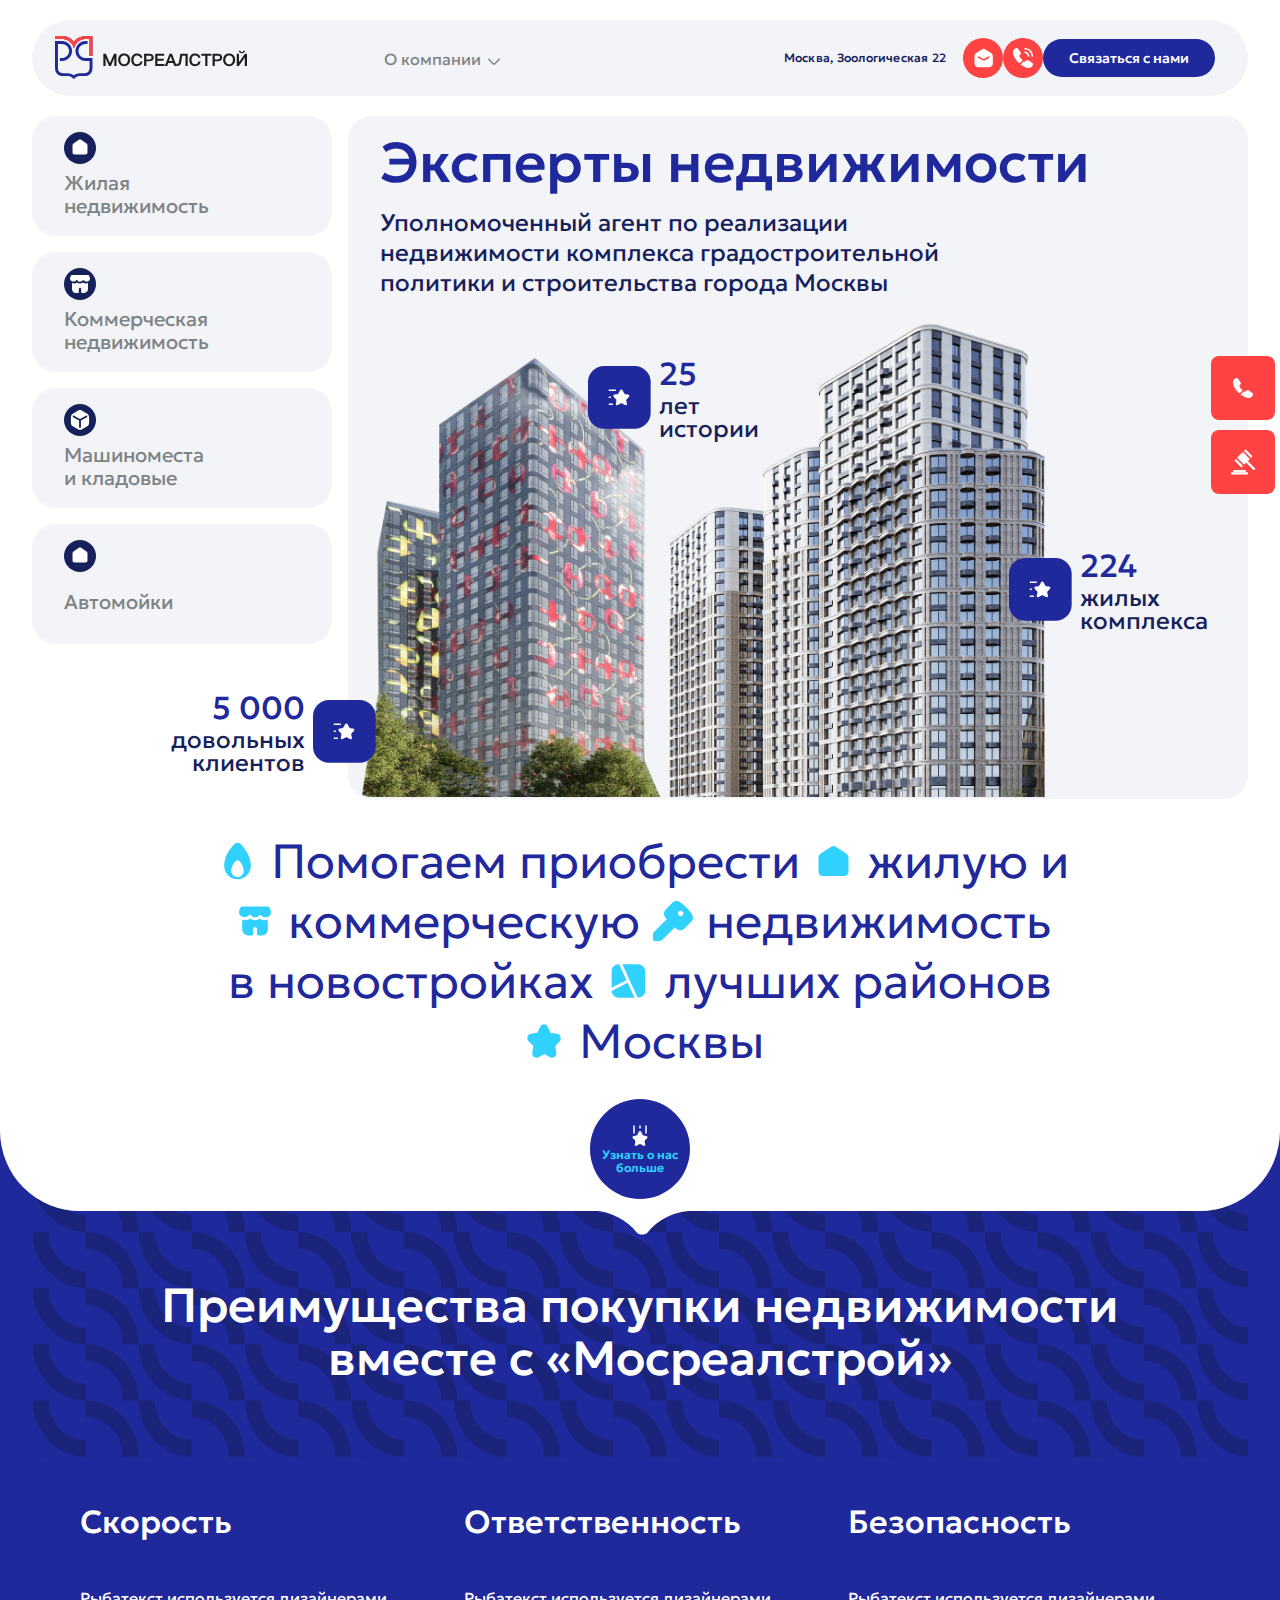
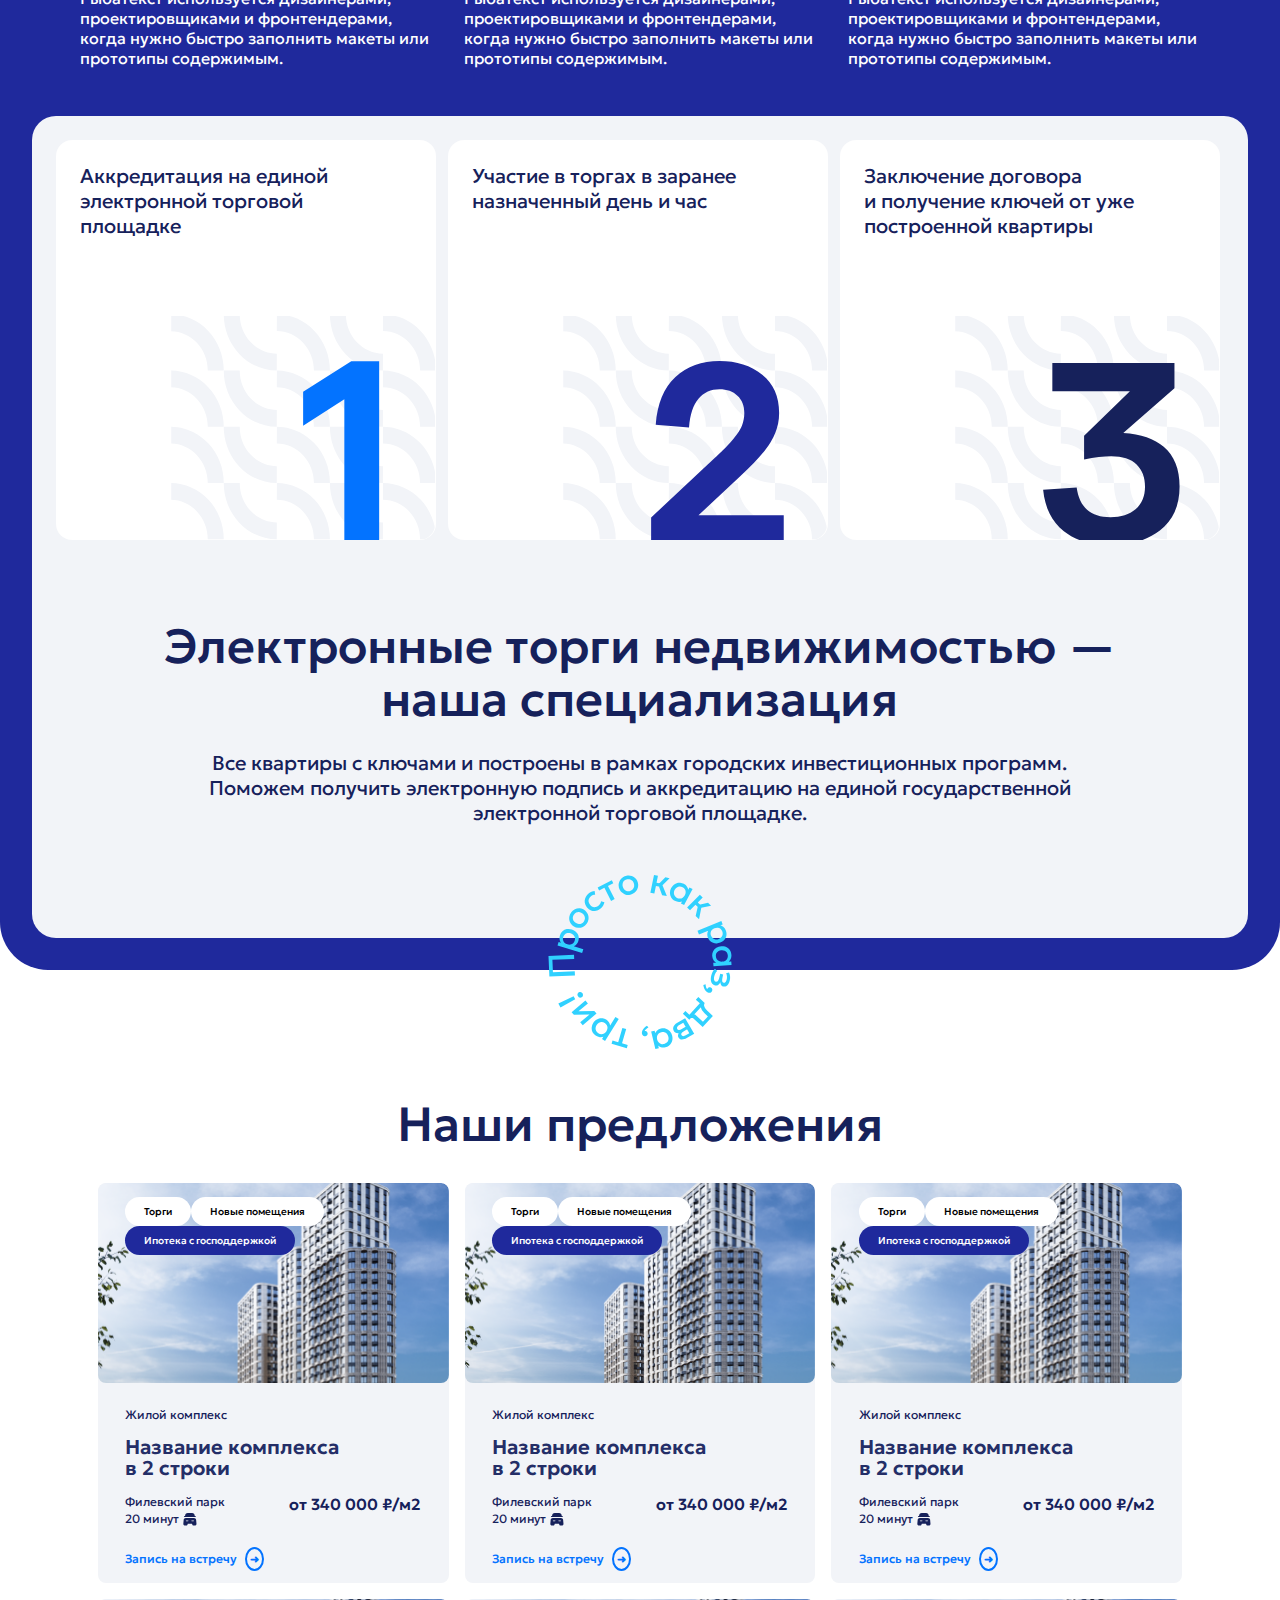
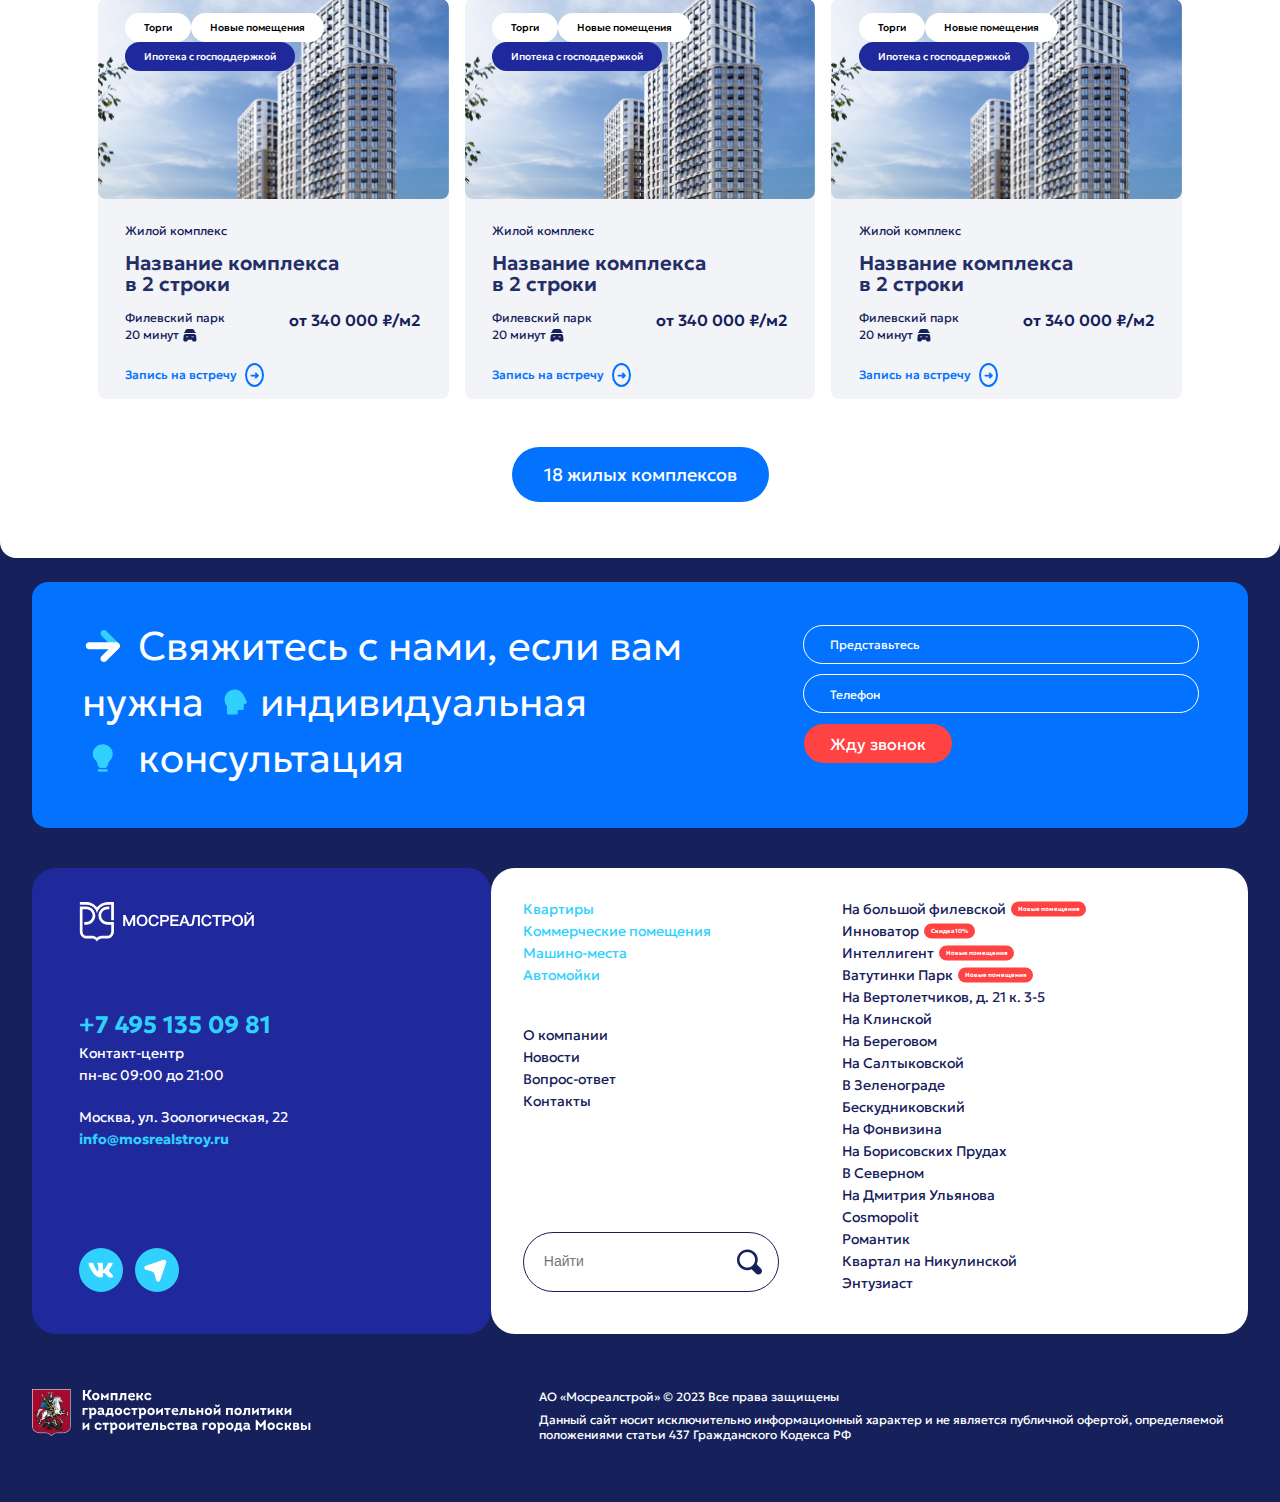
==== index.html @ 0baa980b "1280 housing complex, zavtra dodelayu" ====
<!DOCTYPE html>
<html lang="ru">
<head>
    <meta charset="UTF-8">
    <meta name="viewport" content="width=device-width, initial-scale=1, maximum-scale=1, user-scalable=0">
    <title>MSR</title>
    <link rel="stylesheet" href="style/reset.css">
    <link rel="stylesheet" href="lib/nouislider.min.css">
    <link rel="stylesheet" href="style/default.css">
    <link rel="stylesheet" href="style/header.css">
    <link rel="stylesheet" href="style/footer.css">
    <link rel="stylesheet" href="style/style.css">
    <script src="lib/nouislider.min.js"></script>
    <script src="lib/dragscroll.js"></script>
    <link rel="stylesheet" href="https://cdnjs.cloudflare.com/ajax/libs/animate.css/4.1.1/animate.min.css">
</head>
<body>

    <main>

        <div class="header-wrap">

                <!-- header checkboxes -->
                <input type="checkbox" id="mobile-menu-toggle" style="display: none;">
                <input type="checkbox" id="header-about-list-toggle" style="display: none;">

                <header>

                    <a href="#" class="logo">
                        
                        <svg class="logo-icon" width="38" height="44" viewBox="0 0 38 44" fill="" xmlns="http://www.w3.org/2000/svg">
                            <path d="M30.478 0.0191383H37.2327L37.5029 0V20.023H34.4729V3.00179H30.8158C28.7661 3.00183 26.7501 3.51763 24.9568 4.50084C23.1635 5.48405 21.6517 6.90245 20.5631 8.62295C19.9534 9.5773 19.4824 10.6119 19.1639 11.6964L18.9082 12.5711L18.6525 11.6964C18.3377 10.6114 17.8683 9.57646 17.2582 8.62295C16.1668 6.89964 14.651 5.47958 12.8532 4.49626C11.0555 3.51295 9.03493 2.99867 6.98142 3.00179H0.00965895V0.0191383H6.95727C9.25777 0.00766882 11.5303 0.518705 13.6004 1.51303C15.6704 2.50736 17.4829 3.95851 18.8986 5.75501C20.2785 4.00803 22.0334 2.58701 24.0362 1.59495C26.0389 0.602891 28.2393 0.0646325 30.478 0.0191383Z" fill="#1F299C"/>
                            <path d="M27.8314 21.4635C28.6913 21.8196 29.6136 22.0042 30.5455 22.0067L37.5077 21.9636V31.772C37.5077 37.9046 33.4163 40.089 29.5854 40.089H25.0019C24.0562 40.0658 23.1152 40.2292 22.2339 40.5697C21.3526 40.9103 20.5484 41.4212 19.8683 42.0726L18.7538 43.3489L17.6393 42.0726C16.9623 41.417 16.1587 40.9034 15.2766 40.5625C14.3946 40.2217 13.4521 40.0606 12.5057 40.089H7.92222C4.09619 40.089 0 37.9046 0 31.772V4.94242H6.94767C9.62482 4.94999 12.1901 6.00696 14.0832 7.88239C15.9762 9.75782 17.0431 12.2993 17.0507 14.9515C17.0507 17.6087 15.9872 20.1576 14.0933 22.0392C12.1995 23.9208 9.62982 24.9817 6.94767 24.9893H4.90675V21.9636H6.94767C8.82407 21.9611 10.6228 21.2215 11.9496 19.907C13.2765 18.5926 14.023 16.8105 14.0256 14.9515C14.0153 13.0942 13.2628 11.3166 11.9326 10.0078C10.6025 8.69896 8.8031 7.96555 6.92835 7.96811H2.9286V31.8007C2.9286 33.813 3.56068 37.2019 7.90296 37.2019H12.4865C14.7427 37.1725 16.9463 37.8778 18.7587 39.2095C20.5644 37.8828 22.7587 37.1777 25.0067 37.2019H29.5902C33.9229 37.2019 34.5646 33.813 34.5646 31.8007V24.9893H30.5552C27.873 24.9817 25.3034 23.9208 23.4095 22.0392C21.5157 20.1576 20.4522 17.6087 20.4522 14.9515C20.4598 12.2993 21.5267 9.75782 23.4197 7.88239C25.3127 6.00696 27.878 4.94999 30.5552 4.94242H32.5189V7.93943H30.5552C28.6788 7.94196 26.88 8.68152 25.5532 9.996C24.2263 11.3105 23.4798 13.0926 23.4772 14.9515C23.4728 15.8748 23.6523 16.7899 24.0053 17.6445C24.3582 18.499 24.8778 19.2761 25.5344 19.9315C26.1909 20.5868 26.9715 21.1074 27.8314 21.4635Z" fill="#1F299C"/>
                            <path d="M30.4782 0.0191383H37.2329L37.5031 0V20.023H34.4731V3.00179H30.816C28.7664 3.00183 26.7504 3.51763 24.9571 4.50084C23.1638 5.48405 21.6519 6.90245 20.5634 8.62295C19.9537 9.5773 19.4826 10.6119 19.1642 11.6964L18.9084 12.5711L18.6527 11.6964C18.338 10.6114 17.8685 9.57646 17.2584 8.62295C16.167 6.89964 14.6512 5.47958 12.8535 4.49626C11.0557 3.51295 9.03516 2.99867 6.98165 3.00179H0.0098877V0.0191383H6.9575C9.258 0.00766882 11.5306 0.518705 13.6006 1.51303C15.6707 2.50736 17.4831 3.95851 18.8988 5.75501C20.2787 4.00803 22.0337 2.58701 24.0364 1.59495C26.0391 0.602891 28.2395 0.0646325 30.4782 0.0191383Z" fill="#FF4242"/>
                        </svg>
        
                        <svg class="logo-text" width="144" height="17" viewBox="0 0 144 17" fill="none" xmlns="http://www.w3.org/2000/svg">
                            <path d="M11.0104 3.74267H13.5241V15.9218H11.3047V7.99198L7.86947 15.9218H6.00229L2.58638 7.99198V15.9218H0.366943V3.72832H2.88069L6.94313 12.9965L11.0104 3.74267ZM21.1424 3.50846C21.9725 3.46956 22.8011 3.61161 23.5698 3.92463C24.3384 4.23765 25.0283 4.714 25.5908 5.32003C26.6671 6.58415 27.2219 8.2042 27.1444 9.85615C27.2204 11.5021 26.6654 13.1156 25.5908 14.3732C25.0258 14.975 24.335 15.4476 23.5668 15.758C22.7985 16.0684 21.9712 16.2091 21.1424 16.1704C20.3118 16.21 19.4825 16.0678 18.7136 15.7539C17.9448 15.4399 17.2552 14.962 16.694 14.354C15.633 13.0974 15.0856 11.4927 15.1597 9.85615C15.1597 7.97287 15.6422 6.51022 16.694 5.33914C17.7458 4.16807 19.2463 3.50846 21.1424 3.50846ZM23.9408 13.0683C24.6317 12.146 24.9733 11.0123 24.9057 9.86572C24.9714 8.70749 24.6304 7.56241 23.9408 6.62494C23.5945 6.23403 23.1618 5.92758 22.6765 5.72944C22.1911 5.53129 21.6661 5.44678 21.1424 5.48253C20.6107 5.45187 20.0792 5.54532 19.5906 5.75537C19.1021 5.96542 18.6701 6.2862 18.3296 6.69186C17.641 7.6044 17.2993 8.72825 17.3646 9.86572C17.3023 10.9969 17.6439 12.1138 18.3296 13.0204C18.673 13.4217 19.1059 13.7386 19.594 13.9459C20.0821 14.1533 20.6122 14.2455 21.1424 14.2154C21.6659 14.2452 22.1895 14.1575 22.674 13.9589C23.1585 13.7602 23.5916 13.4558 23.9408 13.0683ZM37.3536 11.6343C37.1902 12.4024 36.7766 13.096 36.1763 13.6084C35.5833 14.0256 34.8671 14.2358 34.1403 14.2058C32.8714 14.2058 31.9209 13.8091 31.313 13.03C30.7051 12.2509 30.4735 11.2328 30.4735 9.85615C30.4064 8.74308 30.7079 7.63872 31.3323 6.71097C31.6505 6.29182 32.0701 5.95873 32.5524 5.74239C33.0347 5.52604 33.5641 5.43342 34.092 5.47299C34.7995 5.43773 35.5011 5.61608 36.104 5.98445C36.664 6.38104 37.0505 6.97414 37.1847 7.64306V7.73388H39.3462V7.59527C39.2091 6.43858 38.6246 5.37966 37.7155 4.6413C36.6908 3.85683 35.4197 3.45567 34.1258 3.50846C32.1573 3.50846 30.6424 4.15853 29.6195 5.44432C28.6644 6.71466 28.1835 8.27387 28.2589 9.85615C28.2589 11.6868 28.698 13.1686 29.5664 14.2489C30.5748 15.5203 32.1187 16.1608 34.1548 16.1608C35.3946 16.1875 36.6053 15.7871 37.5804 15.028C38.6199 14.1881 39.3076 12.9957 39.5103 11.6821L39.5392 11.5387H37.3729L37.3536 11.6343ZM46.2601 3.73789C49.2466 3.73789 50.7568 5.01412 50.7568 7.52834C50.7568 10.0426 49.2322 11.3523 46.2263 11.3523H43.3315V15.9409H41.1121V3.74267H46.236M43.3411 9.43552H46.0912C46.7399 9.48345 47.3876 9.32974 47.9439 8.99578C48.1457 8.81172 48.3016 8.58387 48.3995 8.33011C48.4975 8.07634 48.5347 7.80356 48.5084 7.53313C48.5353 7.26561 48.4968 6.99559 48.396 6.74598C48.2952 6.49637 48.1352 6.2745 47.9295 6.09916C47.3817 5.75719 46.7364 5.60115 46.0912 5.65463H43.3411V9.43552ZM54.4381 10.6496H60.7585V8.73764H54.4381V5.66417H61.1638V3.75221H52.2138V15.9218H61.4243V14.0099H54.4139L54.4381 10.6496ZM77.346 3.74267H84.7038V15.9218H82.4844V5.64028H79.276L78.1422 12.6094C78.0449 13.5394 77.655 14.4155 77.0276 15.114C76.3607 15.6848 75.495 15.9747 74.6152 15.9218H71.2669L70.1716 12.9248H65.2841L64.1841 15.9218H61.8103L66.5193 3.72832H68.9317L73.5104 15.592V13.8091H74.1376C74.4999 13.8191 74.8587 13.7368 75.1797 13.5701C75.3834 13.4302 75.5544 13.2486 75.6809 13.0374C75.8074 12.8263 75.8867 12.5906 75.9131 12.3465L77.346 3.74267ZM67.7303 6.2282L65.9596 11.0894H69.4865L67.7303 6.2282ZM95.4148 11.6199C95.2514 12.388 94.8378 13.0817 94.2375 13.594C93.6445 14.0113 92.9283 14.2215 92.2015 14.1915C90.9326 14.1915 89.9821 13.7948 89.3742 13.0157C88.7663 12.2365 88.5347 11.2184 88.5347 9.84183C88.4676 8.72875 88.7691 7.6244 89.3935 6.69665C89.7117 6.2775 90.1313 5.94441 90.6136 5.72806C91.0959 5.51172 91.6253 5.41906 92.1532 5.45864C92.8608 5.42247 93.5626 5.60088 94.1652 5.97009C94.7252 6.36669 95.1117 6.95982 95.2459 7.62873V7.71955H97.4074V7.58091C97.2648 6.4249 96.6792 5.36737 95.7718 4.62694C94.7472 3.84248 93.476 3.44132 92.1822 3.49411C90.2137 3.49411 88.6987 4.14417 87.6758 5.42996C86.7207 6.7003 86.2399 8.25954 86.3153 9.84183C86.3153 11.6725 86.7543 13.1543 87.6228 14.2345C88.6312 15.506 90.1751 16.1465 92.216 16.1465C93.4548 16.1761 94.6649 15.7753 95.6367 15.0136C96.6777 14.1749 97.3657 12.982 97.5666 11.6677L97.5956 11.5243H95.4293L95.4148 11.6199ZM98.2662 5.64028H102.223V15.9218H104.442V5.64028H108.398V3.72832H98.2662V5.64028ZM114.719 3.72832C117.7 3.72832 119.215 5.00455 119.215 7.51877C119.215 10.033 117.691 11.3427 114.68 11.3427H111.785V15.9314H109.566V3.73311H114.695M111.8 9.42595H114.555C115.203 9.47389 115.851 9.32017 116.407 8.98621C116.607 8.80103 116.762 8.57288 116.859 8.31931C116.956 8.06575 116.993 7.79352 116.967 7.52356C116.994 7.2565 116.955 6.987 116.856 6.73755C116.756 6.48809 116.597 6.26592 116.393 6.08959C115.845 5.74826 115.2 5.59228 114.555 5.64506H111.8V9.42595ZM126.144 3.49411C126.974 3.45521 127.802 3.59729 128.571 3.91031C129.34 4.22333 130.03 4.69964 130.592 5.30568C131.667 6.57074 132.221 8.19014 132.146 9.84183C132.22 11.4875 131.665 13.1003 130.592 14.3588C130.027 14.9609 129.337 15.4337 128.568 15.7441C127.8 16.0545 126.973 16.1951 126.144 16.156C125.312 16.1954 124.482 16.0531 123.713 15.7392C122.943 15.4253 122.253 14.9475 121.69 14.3397C120.632 13.0819 120.084 11.4781 120.156 9.84183C120.156 7.95855 120.639 6.49589 121.69 5.32482C122.742 4.15374 124.243 3.49411 126.144 3.49411ZM126.144 5.45386C125.611 5.42452 125.079 5.51906 124.59 5.72987C124.1 5.94068 123.668 6.26193 123.326 6.66797C122.64 7.58162 122.298 8.70465 122.361 9.84183C122.301 10.9728 122.642 12.089 123.326 12.9965C123.671 13.3977 124.104 13.7143 124.593 13.9216C125.082 14.1289 125.613 14.2213 126.144 14.1915C126.667 14.2203 127.19 14.1321 127.675 13.9335C128.159 13.7349 128.592 13.4311 128.942 13.0443C129.633 12.1221 129.975 10.9884 129.907 9.84183C129.975 8.68336 129.634 7.53763 128.942 6.60104C128.597 6.20965 128.165 5.90248 127.681 5.7035C127.196 5.50451 126.672 5.41907 126.149 5.45386M136.724 2.58592C137.369 2.99257 138.128 3.18357 138.891 3.13084C139.654 3.18158 140.415 2.99076 141.062 2.58592C141.58 2.14854 141.914 1.53457 141.998 0.865169V0.726562H140.251V0.831706C140.23 1.15453 140.092 1.45873 139.86 1.6873C139.57 1.86064 139.233 1.9408 138.896 1.91675C138.558 1.94516 138.22 1.86647 137.931 1.69208C137.693 1.464 137.551 1.15465 137.535 0.826922V0.726562H135.784V0.865169C135.811 1.20357 135.907 1.53297 136.066 1.8336C136.226 2.13424 136.444 2.39988 136.71 2.6146M141.887 3.74267L135.972 12.3082V3.74267H133.752V15.9218H135.919L141.766 7.4662V15.9218H144V3.72832L141.887 3.74267Z" fill="#1E2020"/>
                        </svg>
                            
                            
                    </a>
        
                    <div class="drop-down">
                            <ul id="dropDownUl">
                                <li><a href="#">О компании</a><label for="header-about-list-toggle"><img src="./img/icons/header-arrow-down.svg" alt=""></label></li>
                                <li hidden><a href="#">Вопрос-ответ</a></li>
                                <li hidden><a href="#">Новости</a></li>
                                <li hidden><a href="#">Контакты</a></li>
                            </ul>
        
                    </div>
        
                    <div class="info-wrap">
                        <p class="adress">Москва, Зоологическая 22</p>
                        <a href="#">
                            <svg width="21" height="20" viewBox="0 0 21 20" fill="none" xmlns="http://www.w3.org/2000/svg">
                                <path d="M19.8336 8.2375V15.8295C19.8336 17.6649 18.3336 19.1666 16.5002 19.1666H4.83358C3.00024 19.1666 1.50024 17.6649 1.50024 15.8295V8.2375C1.50024 6.73579 2.25024 5.40094 3.58358 4.65009L9.50024 1.14611C10.2502 0.728967 11.1669 0.728967 11.9169 1.14611L17.8336 4.65009C19.0836 5.31751 19.8336 6.73579 19.8336 8.2375Z" fill="white"/>
                                <path d="M10.6494 12.4999C10.1712 12.4999 9.61324 12.341 9.21472 12.1027L5.22953 9.79865C4.83101 9.5603 4.75131 9.08361 4.91071 8.68636C5.07012 8.36856 5.62805 8.20966 5.94686 8.44801L9.93205 10.752C10.3306 10.9904 10.8885 10.9904 11.287 10.752L15.2722 8.44801C15.6707 8.20966 16.1489 8.36856 16.3881 8.76581C16.6272 9.16305 16.4678 9.63975 16.0692 9.8781L12.0841 12.1821C11.6855 12.341 11.1276 12.4999 10.6494 12.4999Z" fill="#FF4242"/>
                            </svg>      
                        </a>
                        <a href="#">
                            <svg width="24" height="24" viewBox="0 0 24 24" fill="none" xmlns="http://www.w3.org/2000/svg">
                                <path d="M17.62 10.7501C17.19 10.7501 16.85 10.4001 16.85 9.9801C16.85 9.6101 16.48 8.8401 15.86 8.1701C15.25 7.5201 14.58 7.1401 14.02 7.1401C13.59 7.1401 13.25 6.7901 13.25 6.3701C13.25 5.9501 13.6 5.6001 14.02 5.6001C15.02 5.6001 16.07 6.1401 16.99 7.1101C17.85 8.0201 18.4 9.1501 18.4 9.9701C18.4 10.4001 18.05 10.7501 17.62 10.7501Z" fill="white"/>
                                <path d="M21.23 10.75C20.8 10.75 20.46 10.4 20.46 9.98C20.46 6.43 17.57 3.55 14.03 3.55C13.6 3.55 13.26 3.2 13.26 2.78C13.26 2.36 13.6 2 14.02 2C18.42 2 22 5.58 22 9.98C22 10.4 21.65 10.75 21.23 10.75Z" fill="white"/>
                                <path d="M11.05 14.95L9.2 16.8C8.81 17.19 8.19 17.19 7.79 16.81C7.68 16.7 7.57 16.6 7.46 16.49C6.43 15.45 5.5 14.36 4.67 13.22C3.85 12.08 3.19 10.94 2.71 9.81C2.24 8.67 2 7.58 2 6.54C2 5.86 2.12 5.21 2.36 4.61C2.6 4 2.98 3.44 3.51 2.94C4.15 2.31 4.85 2 5.59 2C5.87 2 6.15 2.06 6.4 2.18C6.66 2.3 6.89 2.48 7.07 2.74L9.39 6.01C9.57 6.26 9.7 6.49 9.79 6.71C9.88 6.92 9.93 7.13 9.93 7.32C9.93 7.56 9.86 7.8 9.72 8.03C9.59 8.26 9.4 8.5 9.16 8.74L8.4 9.53C8.29 9.64 8.24 9.77 8.24 9.93C8.24 10.01 8.25 10.08 8.27 10.16C8.3 10.24 8.33 10.3 8.35 10.36C8.53 10.69 8.84 11.12 9.28 11.64C9.73 12.16 10.21 12.69 10.73 13.22C10.83 13.32 10.94 13.42 11.04 13.52C11.44 13.91 11.45 14.55 11.05 14.95Z" fill="white"/>
                                <path d="M21.9701 18.33C21.9701 18.61 21.9201 18.9 21.8201 19.18C21.7901 19.26 21.7601 19.34 21.7201 19.42C21.5501 19.78 21.3301 20.12 21.0401 20.44C20.5501 20.98 20.0101 21.37 19.4001 21.62C19.3901 21.62 19.3801 21.63 19.3701 21.63C18.7801 21.87 18.1401 22 17.4501 22C16.4301 22 15.3401 21.76 14.1901 21.27C13.0401 20.78 11.8901 20.12 10.7501 19.29C10.3601 19 9.9701 18.71 9.6001 18.4L12.8701 15.13C13.1501 15.34 13.4001 15.5 13.6101 15.61C13.6601 15.63 13.7201 15.66 13.7901 15.69C13.8701 15.72 13.9501 15.73 14.0401 15.73C14.2101 15.73 14.3401 15.67 14.4501 15.56L15.2101 14.81C15.4601 14.56 15.7001 14.37 15.9301 14.25C16.1601 14.11 16.3901 14.04 16.6401 14.04C16.8301 14.04 17.0301 14.08 17.2501 14.17C17.4701 14.26 17.7001 14.39 17.9501 14.56L21.2601 16.91C21.5201 17.09 21.7001 17.3 21.8101 17.55C21.9101 17.8 21.9701 18.05 21.9701 18.33Z" fill="white"/>
                            </svg> 
                        </a>
                        <button class="btn btn-blue">
                            Связаться с нами
                        </button>
                    </div>
        
                    <!-- MOBILE HEADER MENU -->
        
                    <label for="mobile-menu-toggle" id="mobile-menu-label">
        
                        <span></span>
                        <span></span>
                        <span></span>
                                    
                    </label>
        
                    <div class="header-menu">
        
                        <div class="header-menu-wrap">
        
                            <ul class="filter-list">
                                <li><a href="#">Квартиры</a></li>
                                <li><a href="#">Коммерческие помещения</a></li>
                                <li><a href="#">Машино-места</a></li>
                                <li><a href="#">Автомойки</a></li>
                            </ul>
        
                            <ul class="about-list">
                                <li><a href="#">О компании</a></li>
                                <li><a href="#">Новости</a></li>
                                <li><a href="#">Вопрос-ответ</a></li>
                                <li><a href="#">Контакты</a></li>
                            </ul>
        
                            <div class="mobile-info-wrap">
        
                                <a href="#">+7 495 135 09 81</a>
                                <span>Контакт-центр</span>
                                <span>пн-вс 09:00 до 21:00</span>
        
                            </div>
                    
                        </div>
        
                    </div> 
        
                </header>

                <div id="mobile-menu-backdrop"></div>


        </div>

        
        <section class="section-expert-estate">

            <div class="section-wrap">

                <div>
                    <div>
                        <img src="./img/icons/home.svg" alt="">
                        <span>Жилая
                             недвижимость</span>
                    </div>
                    <div>
                        <img src="./img/icons/business.svg" alt="">
                        <span>Коммерческая
                             недвижимость</span>
                    </div>
                    <div>
                        <img src="./img/icons/celler.svg" alt="">
                        <span>Машиноместа 
                            и кладовые</span>
                    </div>
                    <div>
                        <img src="./img/icons/home.svg" alt="">
                        <span>Автомойки</span>
                    </div>
                </div>

                <div class="section-expert-estate-callback">
                    <a href="#"><img src="./img/icons/telephone.svg" alt=""></a>
                     <a href="#"><img src="./img/icons/hammer.svg" alt=""></a>
                 </div>

                <div>

                    <div>
                        <h2>Эксперты недвижимости</h2>
                        <p>Уполномоченный агент по реализации
                            недвижимости комплекса градостроительной 
                            политики и строительства города Москвы</p>
                    </div>

                        <div class="section-expert-estate-background">
                            <img src="./img/expert-estate-background.webp" alt="">

                            <div>
                                <img src="./img/icons/star.svg" alt="">
                                <div>
                                    <span>25</span>
                                    <span>лет
                                        истории
                                    </span>
                                </div>
                            </div>

                            <div>
                                <img src="./img/icons/star.svg" alt="">
                                <div>
                                    <span>224</span>
                                    <span>жилых
                                        комплекса
                                    </span>
                                </div>
                            </div>

                            <div>
                                <div>
                                    <span>5 000</span>
                                    <span>довольных
                                        клиентов
                                    </span>
                                </div>
                                <img src="./img/icons/star.svg" alt="">
                            </div>

                        </div>


                </div>

                

            </div>

            <div class="section-expert-estate-bottom-text">
                <span><img src="./img/icons/fire.svg" alt="">Помогаем приобрести <img src="./img/icons/house.svg" alt=""> жилую и</span>
                <span><img src="./img/icons/commerce.svg" alt="">коммерческую <img src="./img/icons/key.svg" alt=""> недвижимость</span>
                <span>в новостройках <img src="./img/icons/best-location.svg" alt=""> лучших районов</span>
                <div class="section-expert-estate-down-button">
                    <a href="#">
                        <img src="./img/icons/ranking.svg" alt="">
                        <span>Узнать о нас
                            больше
                        </span>
                    </a>
                    
                </div>
    
                <span><img src="./img/icons/moscow-star.svg" alt=""> Москвы</span>
            </div>

        


        </section>

        <section class="section-benefits">

            <div class="section-wrap">

                <h2>Преимущества покупки недвижимости
                    вместе с «Мосреалстрой»</h2>

                    <div class="section-benefits-info">

                        <div>
                            <h4>Скорость</h4>
                            <p>Рыбатекст используется дизайнерами, проектировщиками и фронтендерами, когда нужно быстро заполнить макеты или прототипы содержимым. </p>
                        </div>

                        <div>
                            <h4>Ответственность</h4>
                            <p>Рыбатекст используется дизайнерами, проектировщиками и фронтендерами, когда нужно быстро заполнить макеты или прототипы содержимым. </p>
                        </div>
                        
                        <div>
                            <h4>Безопасность</h4>
                            <p>Рыбатекст используется дизайнерами, проектировщиками и фронтендерами, когда нужно быстро заполнить макеты или прототипы содержимым. </p>
                        </div>

                    </div>
            </div>

            <div class="section-benefits-wrap">

                <div class="section-benefits-container dragscroll snapsinline" id="carousel_002">
                    <div>
                        <p> Аккредитация на единой  
                            электронной торговой 
                            площадке </p>
                        
                    </div>

                    <div>
                        <p>Участие в торгах в заранее
                            назначенный день и час</p>
                    </div>

                    <div>
                        <p>Заключение договора
                             и получение ключей от уже 
                             построенной квартиры</p>
                    </div>
                </div>

                <div class="carousel-controls" id="carousel_002_controls">
                    <span class="active-point"></span>
                    <span class=""></span>
                    <span class=""></span>
                </div>

                <h2>Электронные торги недвижимостью —
                     наша специализация </h2>

                <p>
                    Все квартиры с ключами и построены в рамках городских инвестиционных программ. 
                    Поможем получить электронную подпись и аккредитацию на единой государственной 
                    электронной торговой площадке. 
                </p>
            </div>

            <div>
                <img src="./img/benefits/slogan.svg" alt="">
            </div>

        </section>

        <section class="section-offers">

            <div class="section-wrap">

                <h2>Наши 
                    предложения</h2>

                <div class="section-offers-container">

                    <div class="section-offers-item">

                        <div>
                            <div>
                                <span>Торги</span>
                                <span>Новые помещения</span>
                            </div>
                            <span>Ипотека с господдержкой</span>
                        </div>

                        <div>
                            <span>Жилой комплекс</span>
                            <span>Название комплекса 
                                в 2 строки</span>
                            <div>
                                <div>
                                    <span>Филевский парк</span>
                                    <span>20 минут <img src="./img/icons/auto.svg" alt=""></span>
                                </div>
                                <span>от 340 000 ₽/м2</span>
                            </div>
                            <a href="#">Запись на встречу <span>➜</span></a>
                        </div>

                    </div>

                    <div class="section-offers-item offers-demo-720">

                        <div>
                            <div>
                                <span>Торги</span>
                                <span>Новые помещения</span>
                            </div>
                            <span>Ипотека с господдержкой</span>
                        </div>

                        <div>
                            <span>Жилой комплекс</span>
                            <span>Название комплекса 
                                в 2 строки</span>
                            <div>
                                <div>
                                    <span>Филевский парк</span>
                                    <span>20 минут <img src="./img/icons/auto.svg" alt=""></span>
                                </div>
                                <span>от 340 000 ₽/м2</span>
                            </div>
                            <a href="#">Запись на встречу <span>➜</span></a>
                        </div>

                    </div>

                    <div class="section-offers-item offers-demo-720">

                        <div>
                            <div>
                                <span>Торги</span>
                                <span>Новые помещения</span>
                            </div>
                            <span>Ипотека с господдержкой</span>
                        </div>

                        <div>
                            <span>Жилой комплекс</span>
                            <span>Название комплекса 
                                в 2 строки</span>
                            <div>
                                <div>
                                    <span>Филевский парк</span>
                                    <span>20 минут <img src="./img/icons/auto.svg" alt=""></span>
                                </div>
                                <span>от 340 000 ₽/м2</span>
                            </div>
                            <a href="#">Запись на встречу <span>➜</span></a>
                        </div>

                    </div>

                    <div class="section-offers-item offers-demo-720">

                        <div>
                            <div>
                                <span>Торги</span>
                                <span>Новые помещения</span>
                            </div>
                            <span>Ипотека с господдержкой</span>
                        </div>

                        <div>
                            <span>Жилой комплекс</span>
                            <span>Название комплекса 
                                в 2 строки</span>
                            <div>
                                <div>
                                    <span>Филевский парк</span>
                                    <span>20 минут <img src="./img/icons/auto.svg" alt=""></span>
                                </div>
                                <span>от 340 000 ₽/м2</span>
                            </div>
                            <a href="#">Запись на встречу <span>➜</span></a>
                        </div>

                    </div>

                    <div class="section-offers-item offers-demo-1280">

                        <div>
                            <div>
                                <span>Торги</span>
                                <span>Новые помещения</span>
                            </div>
                            <span>Ипотека с господдержкой</span>
                        </div>

                        <div>
                            <span>Жилой комплекс</span>
                            <span>Название комплекса
                                 в 2 строки</span>
                            <div>
                                <div>
                                    <span>Филевский парк</span>
                                    <span>20 минут <img src="./img/icons/auto.svg" alt=""></span>
                                </div>
                                <span>от 340 000 ₽/м2</span>
                            </div>
                            <a href="#">Запись на встречу <span>➜</span></a>
                        </div>

                    </div>

                    <div class="section-offers-item offers-demo-1280">

                        <div>
                            <div>
                                <span>Торги</span>
                                <span>Новые помещения</span>
                            </div>
                            <span>Ипотека с господдержкой</span>
                        </div>

                        <div>
                            <span>Жилой комплекс</span>
                            <span>Название комплекса
                                 в 2 строки</span>
                            <div>
                                <div>
                                    <span>Филевский парк</span>
                                    <span>20 минут <img src="./img/icons/auto.svg" alt=""></span>
                                </div>
                                <span>от 340 000 ₽/м2</span>
                            </div>
                            <a href="#">Запись на встречу <span>➜</span></a>
                        </div>

                    </div>
                    
                </div>

            </div>

            <button>18 жилых комплексов</button>

        </section>


        <footer id="footer">

            <div class="section-wrap">

                <div class="footer-callback">

                    <div class="footer-callback-text-wrap">
                        <p >
                            <span>
                            <svg width="41" height="40" viewBox="0 0 41 40" fill="none" xmlns="http://www.w3.org/2000/svg">
                                <path d="M37.7975 19.9282C37.7973 20.8304 37.4405 21.6956 36.8055 22.3335C36.1705 22.9713 35.3095 23.3295 34.4117 23.3295C33.5139 23.3295 32.6528 22.9713 32.0179 22.3335L19.4903 9.74584C18.8556 9.10786 18.499 8.24269 18.499 7.34058C18.499 6.43848 18.8556 5.5733 19.4903 4.93532C20.1253 4.29753 20.9863 3.93925 21.8841 3.93925C22.7819 3.93925 23.643 4.29753 24.2779 4.93532L36.8055 17.523C37.4405 18.1608 37.7973 19.026 37.7975 19.9282Z" fill="#30D1FF"/>
                                <path d="M37.7974 19.7316C37.7974 20.6339 37.4406 21.4992 36.8057 22.1372C36.1707 22.7752 35.3095 23.1337 34.4115 23.1337L7.18319 23.1337C6.28521 23.1337 5.42401 22.7752 4.78905 22.1372C4.15408 21.4992 3.79736 20.6339 3.79736 19.7316C3.79736 18.8293 4.15408 17.964 4.78905 17.326C5.42401 16.688 6.28521 16.3295 7.18319 16.3295L34.4115 16.3295C35.3095 16.3295 36.1707 16.688 36.8057 17.326C37.4406 17.964 37.7974 18.8293 37.7974 19.7316Z" fill="white"/>
                                <path d="M37.7975 20.0718C37.7973 20.974 37.4405 21.8392 36.8055 22.477L24.2779 35.0647C23.643 35.7025 22.7819 36.0607 21.8841 36.0607C20.9863 36.0607 20.1253 35.7025 19.4903 35.0647C18.8556 34.4267 18.499 33.5615 18.499 32.6594C18.499 31.7573 18.8556 30.8921 19.4903 30.2542L32.0179 17.6665C32.6528 17.0287 33.5139 16.6704 34.4117 16.6704C35.3095 16.6704 36.1705 17.0287 36.8055 17.6665C37.4405 18.3044 37.7973 19.1696 37.7975 20.0718Z" fill="white"/>
                            </svg>
                            </span>
                            Свяжитесь с нами, если вам </p><br>
                        <p>
                            нужна
                            <span style="margin-inline: 12px 4px;">
                                <svg  width="24" height="26" viewBox="0 0 24 26" fill="none" xmlns="http://www.w3.org/2000/svg">
                                    <path d="M22.2605 14.5704L19.8479 15.3241V19.8467C19.8479 20.4749 19.34 20.9774 18.7051 20.9774H13.753V24.3693C13.753 24.9975 13.2451 25.5 12.6102 25.5H4.10273C3.46784 25.5 2.95993 24.9975 2.95993 24.3693V17.0829C1.4362 15.4497 0.547363 13.1884 0.547363 10.6759C0.547363 5.02261 5.11855 0.5 10.8325 0.5C11.8483 0.5 12.8642 0.625628 13.626 1.00251C16.4195 1.88191 18.5781 3.89196 19.8479 6.53015L22.8954 13.0628C23.2763 13.5653 22.8954 14.3191 22.2605 14.5704Z" fill="#30D1FF"/>
                                </svg>  
                            </span>
                            индивидуальная
                        </p><br>
                        <p>
                            <span>
                                <svg width="21" height="28" viewBox="0 0 21 28" fill="none" xmlns="http://www.w3.org/2000/svg">
                                    <path d="M20.6102 8.22654C19.9711 4.4064 16.7754 1.20242 12.8129 0.463038C9.87291 -0.153113 6.80512 0.586268 4.50428 2.43472C2.07561 4.28317 0.797363 6.99424 0.797363 9.82853C0.797363 12.4164 1.81996 14.7577 3.73733 16.6062C4.6321 17.4688 5.1434 18.4546 5.39905 19.5637L5.6547 21.1657C6.03817 22.7677 7.44424 24 9.23379 24H12.3016C13.9633 24 15.4972 22.7677 15.8807 21.1657L16.2641 19.5637C16.5198 18.4546 17.0311 17.4688 17.9259 16.6062C20.2267 14.388 21.2493 11.3073 20.6102 8.22654Z" fill="#30D1FF"/>
                                    <path d="M14.3307 25.25H7.1307C6.3307 25.25 5.79736 25.75 5.79736 26.5C5.79736 27.25 6.3307 27.75 7.1307 27.75H14.464C15.264 27.75 15.7974 27.25 15.7974 26.5C15.7974 25.75 15.1307 25.25 14.3307 25.25Z" fill="#30D1FF"/>
                                </svg>    
                            </span>
                            консультация
                        </p>
                    </div>

                    <div class="footer-callback-text-wrap-mobile">

                        <div>
                            <span style="margin-right:15px ;">
                                <svg  width="32" height="32" viewBox="0 0 32 32" fill="none" xmlns="http://www.w3.org/2000/svg">
                                    <path d="M31.8189 15.9332C31.8187 16.7727 31.4867 17.5778 30.8958 18.1713C30.305 18.7648 29.5038 19.0982 28.6683 19.0982C27.8329 19.0982 27.0317 18.7648 26.4409 18.1713L14.7838 6.45832C14.1931 5.86467 13.8613 5.05961 13.8613 4.22019C13.8613 3.38077 14.1931 2.57571 14.7838 1.98206C15.3746 1.38858 16.1758 1.05519 17.0112 1.05519C17.8467 1.05519 18.6479 1.38858 19.2387 1.98206L30.8958 13.6951C31.4867 14.2886 31.8187 15.0937 31.8189 15.9332Z" fill="#30D1FF"/>
                                    <path d="M31.8187 15.7503C31.8187 16.5899 31.4868 17.3951 30.8959 17.9887C30.3051 18.5824 29.5037 18.9159 28.6681 18.9159L3.33169 18.9159C2.49611 18.9159 1.69475 18.5824 1.1039 17.9887C0.513056 17.3951 0.181122 16.5899 0.181122 15.7503C0.181122 14.9107 0.513056 14.1055 1.1039 13.5118C1.69475 12.9181 2.49611 12.5846 3.33169 12.5846L28.6681 12.5846C29.5037 12.5846 30.3051 12.9181 30.8959 13.5118C31.4868 14.1055 31.8187 14.9107 31.8187 15.7503Z" fill="white"/>
                                    <path d="M31.8188 16.0668C31.8187 16.9063 31.4866 17.7114 30.8957 18.305L19.2386 30.018C18.6478 30.6114 17.8466 30.9448 17.0112 30.9448C16.1757 30.9448 15.3745 30.6114 14.7837 30.018C14.1931 29.4243 13.8613 28.6193 13.8613 27.7798C13.8613 26.9404 14.1931 26.1353 14.7837 25.5417L26.4408 13.8287C27.0316 13.2352 27.8328 12.9018 28.6683 12.9018C29.5037 12.9018 30.3049 13.2352 30.8957 13.8287C31.4866 14.4222 31.8187 15.2273 31.8188 16.0668Z" fill="white"/>
                                </svg>
                            </span>
                            <p>Свяжитесь с нами,</p>
                        </div>

                        <div>
                            <p>если вам  нужна</p>
                        </div>

                        <div>
                            <span>
                                <svg width="22" height="24" viewBox="0 0 22 24" fill="none" xmlns="http://www.w3.org/2000/svg">
                                    <path d="M20.7361 13.4612L18.4912 14.1626V18.371C18.4912 18.9555 18.0186 19.4231 17.4278 19.4231H12.8198V22.5794C12.8198 23.1639 12.3471 23.6315 11.7564 23.6315H3.84001C3.24923 23.6315 2.77661 23.1639 2.77661 22.5794V15.7992C1.35876 14.2795 0.531677 12.1754 0.531677 9.83737C0.531677 4.57691 4.78524 0.368546 10.1022 0.368546C11.0474 0.368546 11.9927 0.485445 12.7016 0.836142C15.301 1.65444 17.3096 3.52482 18.4912 5.9797L21.3269 12.0585C21.6813 12.5261 21.3269 13.2274 20.7361 13.4612Z" fill="#30D1FF"/>
                                </svg>
                            </span>
                            <p>индивидуальная</p>
                        </div>

                        <div>
                            <span style="margin-right:15px ;">
                                <svg width="20" height="26" viewBox="0 0 20 26" fill="none" xmlns="http://www.w3.org/2000/svg">
                                    <path d="M19.131 7.6277C18.5363 4.073 15.5627 1.09164 11.8755 0.403634C9.13977 -0.169705 6.28514 0.518302 4.14417 2.23832C1.88425 3.95833 0.694824 6.48103 0.694824 9.11838C0.694824 11.5264 1.64637 13.7051 3.43051 15.4251C4.26311 16.2278 4.73889 17.1451 4.97677 18.1771L5.21466 19.6678C5.57149 21.1585 6.87986 22.3052 8.54506 22.3052H11.3997C12.9459 22.3052 14.3733 21.1585 14.7301 19.6678L15.0869 18.1771C15.3248 17.1451 15.8006 16.2278 16.6332 15.4251C18.7742 13.3611 19.7257 10.4944 19.131 7.6277Z" fill="#30D1FF"/>
                                    <path d="M13.2878 23.4683H6.5881C5.84368 23.4683 5.34741 23.9336 5.34741 24.6315C5.34741 25.3294 5.84368 25.7946 6.5881 25.7946H13.4119C14.1563 25.7946 14.6526 25.3294 14.6526 24.6315C14.6526 23.9336 14.0322 23.4683 13.2878 23.4683Z" fill="#30D1FF"/>
                                </svg>
                            </span>
                            <p>консультация</p>    
                        </div>

                    </div>

                
                    <form action="action">
                        <input type="text" class="btn" placeholder="Представьтесь">
                        <input type="tel" class="btn" placeholder="Телефон">
                        <input type="submit" class="btn btn-red" value="Жду звонок">
                    </form>

                </div>

                <div class="footer-main">

                    <div class="footer-main-left">

                        <svg width="175" height="40" viewBox="0 0 175 40" fill="none" xmlns="http://www.w3.org/2000/svg">
                            <path d="M53.8968 12.9479H56.1817V24.0188H54.1643V16.8105L51.0417 24.0188H49.3444L46.2393 16.8105V24.0188H44.2219V12.9349H46.5069L50.1996 21.3597L53.8968 12.9479ZM63.1068 12.735C63.8614 12.6997 64.6146 12.8288 65.3133 13.1133C66.012 13.3979 66.6391 13.8309 67.1504 14.3817C68.1287 15.5308 68.6331 17.0034 68.5626 18.5051C68.6317 20.0012 68.1272 21.4679 67.1504 22.611C66.6367 23.1582 66.0089 23.5877 65.3105 23.8699C64.6122 24.152 63.8601 24.28 63.1068 24.2447C62.3517 24.2808 61.5979 24.1515 60.899 23.8661C60.2001 23.5807 59.5733 23.1463 59.0631 22.5936C58.0987 21.4514 57.6012 19.9927 57.6685 18.5051C57.6685 16.7932 58.107 15.4636 59.0631 14.3991C60.0192 13.3346 61.3832 12.735 63.1068 12.735ZM65.6505 21.4249C66.2786 20.5865 66.5891 19.556 66.5276 18.5138C66.5873 17.4609 66.2774 16.4201 65.6505 15.5679C65.3357 15.2126 64.9425 14.934 64.5012 14.7539C64.06 14.5738 63.5828 14.497 63.1068 14.5295C62.6235 14.5016 62.1403 14.5865 61.6962 14.7775C61.2521 14.9684 60.8595 15.26 60.5499 15.6287C59.924 16.4582 59.6134 17.4798 59.6728 18.5138C59.6161 19.5421 59.9266 20.5573 60.5499 21.3814C60.8621 21.7462 61.2556 22.0342 61.6993 22.2227C62.143 22.4112 62.6248 22.495 63.1068 22.4677C63.5827 22.4947 64.0586 22.415 64.499 22.2344C64.9394 22.0539 65.3331 21.7772 65.6505 21.4249ZM77.8428 20.1214C77.6943 20.8196 77.3183 21.4501 76.7727 21.9158C76.2336 22.2951 75.5825 22.4862 74.9219 22.459C73.7685 22.459 72.9045 22.0983 72.3519 21.3901C71.7993 20.6819 71.5887 19.7564 71.5887 18.5051C71.5277 17.4933 71.8019 16.4894 72.3694 15.6461C72.6587 15.2651 73.0401 14.9623 73.4785 14.7657C73.9169 14.569 74.3982 14.4848 74.878 14.5208C75.5211 14.4887 76.1589 14.6508 76.7069 14.9857C77.216 15.3462 77.5673 15.8853 77.6893 16.4934V16.5759H79.6541V16.4499C79.5295 15.3985 78.9981 14.4359 78.1717 13.7648C77.2403 13.0517 76.0848 12.687 74.9087 12.735C73.1194 12.735 71.7423 13.3259 70.8125 14.4947C69.9442 15.6495 69.5071 17.0668 69.5757 18.5051C69.5757 20.1692 69.9748 21.5161 70.7642 22.4981C71.6808 23.6538 73.0843 24.236 74.935 24.236C76.062 24.2603 77.1626 23.8964 78.0489 23.2063C78.9939 22.4428 79.619 21.359 79.8032 20.1648L79.8295 20.0345H77.8603L77.8428 20.1214ZM85.9388 12.9436C88.6536 12.9436 90.0263 14.1037 90.0263 16.3891C90.0263 18.6745 88.6404 19.865 85.9081 19.865H83.2767V24.0362H81.2593V12.9479H85.9169M83.2855 18.1227H85.7853C86.375 18.1663 86.9637 18.0266 87.4694 17.723C87.6528 17.5557 87.7945 17.3486 87.8836 17.1179C87.9726 16.8872 88.0065 16.6393 87.9826 16.3934C88.007 16.1503 87.9719 15.9048 87.8803 15.6779C87.7887 15.451 87.6433 15.2494 87.4563 15.09C86.9584 14.7791 86.3718 14.6373 85.7853 14.6859H83.2855V18.1227ZM93.3726 19.2263H99.1179V17.4883H93.3726V14.6946H99.4863V12.9566H91.3508V24.0188H99.7231V22.2808H93.3507L93.3726 19.2263ZM114.196 12.9479H120.884V24.0188H118.867V14.6728H115.95L114.92 21.0078C114.831 21.8531 114.477 22.6496 113.907 23.2845C113.3 23.8033 112.513 24.0669 111.714 24.0188H108.67L107.674 21.2945H103.232L102.232 24.0188H100.074L104.354 12.9349H106.547L110.709 23.719V22.0983H111.279C111.609 22.1074 111.935 22.0326 112.227 21.8811C112.412 21.7539 112.567 21.5888 112.682 21.3969C112.797 21.2049 112.869 20.9907 112.893 20.7688L114.196 12.9479ZM105.455 15.2073L103.846 19.6261H107.052L105.455 15.2073ZM130.621 20.1084C130.472 20.8066 130.096 21.4371 129.55 21.9028C129.011 22.2821 128.36 22.4732 127.7 22.4459C126.546 22.4459 125.682 22.0853 125.13 21.3771C124.577 20.6688 124.366 19.7434 124.366 18.4921C124.305 17.4803 124.58 16.4764 125.147 15.6331C125.436 15.2521 125.818 14.9493 126.256 14.7526C126.695 14.556 127.176 14.4718 127.656 14.5077C128.299 14.4748 128.937 14.637 129.485 14.9726C129.994 15.3332 130.345 15.8723 130.467 16.4803V16.5629H132.432V16.4369C132.302 15.3861 131.77 14.4248 130.945 13.7517C130.014 13.0386 128.858 12.674 127.682 12.722C125.893 12.722 124.516 13.3129 123.586 14.4817C122.718 15.6364 122.28 17.0538 122.349 18.4921C122.349 20.1562 122.748 21.5031 123.538 22.485C124.454 23.6408 125.858 24.223 127.713 24.223C128.839 24.2499 129.939 23.8856 130.822 23.1932C131.768 22.4309 132.394 21.3465 132.577 20.1518L132.603 20.0215H130.634L130.621 20.1084ZM133.212 14.6728H136.809V24.0188H138.826V14.6728H142.422V12.9349H133.212V14.6728ZM148.168 12.9349C150.878 12.9349 152.255 14.095 152.255 16.3804C152.255 18.6658 150.869 19.8563 148.133 19.8563H145.501V24.0275H143.484V12.9392H148.146M145.514 18.114H148.019C148.608 18.1576 149.197 18.0179 149.703 17.7143C149.885 17.546 150.025 17.3386 150.113 17.1081C150.201 16.8776 150.235 16.6301 150.212 16.3847C150.236 16.142 150.201 15.897 150.11 15.6703C150.019 15.4435 149.875 15.2416 149.69 15.0813C149.191 14.771 148.605 14.6292 148.019 14.6772H145.514V18.114ZM158.553 12.722C159.308 12.6866 160.061 12.8158 160.76 13.1003C161.458 13.3848 162.085 13.8178 162.597 14.3687C163.574 15.5186 164.078 16.9907 164.009 18.4921C164.076 19.988 163.572 21.454 162.597 22.598C162.083 23.1453 161.455 23.5751 160.757 23.8573C160.059 24.1394 159.307 24.2672 158.553 24.2317C157.797 24.2675 157.043 24.1381 156.344 23.8528C155.644 23.5674 155.016 23.1331 154.505 22.5806C153.543 21.4373 153.045 19.9794 153.11 18.4921C153.11 16.7802 153.549 15.4506 154.505 14.3861C155.461 13.3216 156.825 12.722 158.553 12.722ZM158.553 14.5034C158.069 14.4767 157.585 14.5627 157.14 14.7543C156.696 14.9459 156.302 15.2379 155.992 15.607C155.368 16.4375 155.058 17.4584 155.115 18.4921C155.06 19.5201 155.37 20.5347 155.992 21.3597C156.305 21.7243 156.699 22.0121 157.144 22.2005C157.588 22.389 158.071 22.473 158.553 22.4459C159.029 22.4721 159.505 22.3919 159.945 22.2114C160.385 22.0309 160.779 21.7547 161.097 21.4031C161.725 20.5648 162.035 19.5343 161.974 18.4921C162.036 17.439 161.725 16.3975 161.097 15.5462C160.783 15.1904 160.391 14.9112 159.95 14.7303C159.51 14.5494 159.033 14.4718 158.558 14.5034M168.171 11.8964C168.757 12.2661 169.447 12.4397 170.14 12.3918C170.834 12.4379 171.525 12.2644 172.114 11.8964C172.585 11.4988 172.889 10.9407 172.965 10.3323V10.2063H171.377V10.3018C171.358 10.5953 171.232 10.8718 171.022 11.0796C170.758 11.2371 170.452 11.31 170.145 11.2882C169.838 11.314 169.531 11.2424 169.267 11.0839C169.051 10.8766 168.922 10.5954 168.908 10.2975V10.2063H167.316V10.3323C167.341 10.6399 167.428 10.9393 167.573 11.2126C167.718 11.4858 167.917 11.7273 168.158 11.9225M172.864 12.9479L167.487 20.734V12.9479H165.469V24.0188H167.439L172.754 16.3326V24.0188H174.785V12.9349L172.864 12.9479ZM34.6829 0.0173967H28.5429C26.508 0.058751 24.5078 0.548029 22.6873 1.44981C20.8668 2.3516 19.2716 3.64331 18.0172 5.23131C16.7303 3.5983 15.0828 2.27919 13.2012 1.37535C11.3195 0.471504 9.25371 0.00697097 7.16255 0.0173967H0.847159V2.72863H7.1845C9.05115 2.7258 10.8879 3.19328 12.522 4.08711C14.1561 4.98094 15.534 6.27178 16.5261 7.83827C17.0807 8.70502 17.5074 9.64578 17.7935 10.6321L18.026 11.4272L18.2584 10.6321C18.5479 9.64627 18.9761 8.70578 19.5303 7.83827C20.5198 6.27434 21.8941 4.98501 23.5242 4.09127C25.1543 3.19754 26.9869 2.72867 28.85 2.72863H32.1743V18.2009H34.9286V0L34.6829 0.0173967ZM28.6043 20.0041C27.7572 20.0018 26.9188 19.834 26.1371 19.5103C25.3555 19.1867 24.646 18.7134 24.0492 18.1177C23.4524 17.522 22.9801 16.8156 22.6592 16.0389C22.3383 15.2621 22.1752 14.4302 22.1792 13.591C22.1816 11.9012 22.8602 10.2812 24.0662 9.08638C25.2723 7.89152 26.9075 7.21925 28.6131 7.21695H30.3981V4.49267H28.6131C26.1796 4.49955 23.8477 5.46034 22.1269 7.16511C20.4062 8.86988 19.4364 11.1801 19.4294 13.591C19.4294 16.0064 20.3961 18.3232 22.1177 20.0337C23.8392 21.7441 26.175 22.7084 28.6131 22.7153H32.2577V28.9068C32.2577 30.7361 31.6743 33.8166 27.736 33.8166H23.5695C21.5261 33.7946 19.5315 34.4355 17.89 35.6415C16.2426 34.431 14.2395 33.7898 12.1886 33.8166H8.02219C4.07504 33.8166 3.50049 30.7361 3.50049 28.9068V7.24302H7.13626C8.84041 7.2407 10.476 7.90737 11.6852 9.09709C12.8943 10.2868 13.5784 11.9027 13.5876 13.591C13.5853 15.2807 12.9067 16.9007 11.7006 18.0955C10.4946 19.2904 8.85947 19.9627 7.15382 19.965H5.29862V22.7153H7.15382C9.5919 22.7084 11.9277 21.7441 13.6493 20.0337C15.3708 18.3232 16.3375 16.0064 16.3375 13.591C16.3305 11.1801 15.3608 8.86988 13.64 7.16511C11.9192 5.46034 9.58735 4.49955 7.15382 4.49267H0.838379V28.8808C0.838379 34.4553 4.56182 36.441 8.03969 36.441H12.2061C13.0664 36.4152 13.9231 36.5616 14.7249 36.8714C15.5267 37.1812 16.2571 37.6481 16.8725 38.2441L17.8857 39.4042L18.8987 38.2441C19.5169 37.6519 20.2479 37.1875 21.049 36.8779C21.8502 36.5684 22.7055 36.4199 23.5651 36.441H27.7316C31.2138 36.441 34.9329 34.4553 34.9329 28.8808V19.965L28.6043 20.0041Z" fill="white"/>
                        </svg>
                            
                        <div class="footer-info-wrap">

                            <a href="#">+7 495 135 09 81</a>
                            <span>Контакт-центр</span>
                            <span>пн-вс 09:00 до 21:00</span>

                            <span style="margin-top: 1.25rem;">Москва, ул. Зоологическая, 22</span>
                            <a href="#">info@mosrealstroy.ru</a>
    
                        </div>

                        <div class="icons-wrap">
                            <a href="#">
                                <svg width="26" height="16" viewBox="0 0 26 16" fill="none" xmlns="http://www.w3.org/2000/svg">
                                    <path fill-rule="evenodd" clip-rule="evenodd" d="M24.584 1.68457C24.7662 1.10745 24.584 0.687732 23.7771 0.687732H21.0961C20.4194 0.687732 20.107 1.05499 19.9248 1.44847C19.9248 1.44847 18.5453 4.80624 16.6192 6.98354C15.9945 7.61312 15.7082 7.82298 15.3698 7.82298C15.1876 7.82298 14.9533 7.61312 14.9533 7.036V1.65833C14.9533 0.976289 14.7451 0.661499 14.1725 0.661499H9.9558C9.53934 0.661499 9.27905 0.976289 9.27905 1.29108C9.27905 1.94689 10.2421 2.10429 10.3462 3.94056V7.92791C10.3462 8.79358 10.1901 8.95098 9.85168 8.95098C8.94068 8.95098 6.72823 5.56698 5.40077 1.7108C5.14048 0.950057 4.88019 0.661499 4.20344 0.661499H1.49646C0.715593 0.661499 0.585449 1.02875 0.585449 1.42224C0.585449 2.13052 1.49646 5.69814 4.82813 10.42C7.04058 13.6466 10.1901 15.3779 13.0272 15.3779C14.7451 15.3779 14.9533 14.9845 14.9533 14.3286V11.889C14.9533 11.102 15.1095 10.9709 15.6561 10.9709C16.0465 10.9709 16.7493 11.1807 18.3371 12.7285C20.1591 14.5647 20.4714 15.4042 21.4865 15.4042H24.1675C24.9484 15.4042 25.3128 15.0107 25.1045 14.2499C24.8703 13.4892 23.9853 12.3874 22.84 11.0758C22.2153 10.3413 21.2783 9.52809 20.992 9.1346C20.6016 8.60995 20.7057 8.40009 20.992 7.92791C20.966 7.92791 24.2456 3.25852 24.584 1.68457Z" fill="white"/>
                                </svg>    
                            </a>
                            <a href="#">
                                <svg style="transform: translate(-10%, 5%);" width="25" height="25" viewBox="0 0 25 25" fill="none" xmlns="http://www.w3.org/2000/svg">
                                    <path d="M17.7183 21.9172L23.7154 4.32581C24.3151 2.62665 22.6159 0.92748 20.9167 1.52719L3.32538 7.52424C1.32636 8.2239 1.32636 11.0225 3.42533 11.6222L9.32243 13.2214C10.6218 13.6212 11.7213 14.6208 12.0211 15.9201L13.6203 21.8172C14.22 23.9162 17.0187 23.9162 17.7183 21.9172Z" fill="white"/>
                                </svg> 
                            </a>
                        </div>

                    </div>

                    <div class="footer-main-right">

                        <div>

                            <ul class="footer-filter-list">
                                <li><a href="#">Квартиры</a></li>
                                <li><a href="#">Коммерческие помещения</a></li>
                                <li><a href="#">Машино-места</a></li>
                                <li><a href="#">Автомойки</a></li>
                            </ul>
        
                            <ul class="footer-about-list">
                                <li><a href="#">О компании</a></li>
                                <li><a href="#">Новости</a></li>
                                <li><a href="#">Вопрос-ответ</a></li>
                                <li><a href="#">Контакты</a></li>
                            </ul>

                            <div>
                                <input type="text" placeholder="Найти">
                                <svg width="31" height="30" viewBox="0 0 31 30" fill="none" xmlns="http://www.w3.org/2000/svg">
                                    <path d="M26.949 21.3776L22.7452 17.1684C23.3822 15.7653 23.7643 14.3622 23.7643 12.8316C23.7643 10.0255 22.7452 7.47449 20.707 5.56122C16.6306 1.47959 10.1338 1.47959 6.05732 5.56122C1.98089 9.64286 1.98089 16.148 6.05732 20.2296C7.96815 22.1429 10.6433 23.2908 13.3185 23.2908C14.8471 23.2908 16.3758 22.9082 17.6497 22.2704L21.8535 26.4796C22.4904 27.1173 23.5096 27.5 24.4013 27.5C25.293 27.5 26.1847 27.1173 26.949 26.4796C28.3503 24.949 28.3503 22.6531 26.949 21.3776ZM7.84076 18.1888C4.78344 15.1276 4.78344 10.1531 7.84076 7.21939C9.36943 5.68878 11.2803 4.92347 13.3185 4.92347C15.3567 4.92347 17.2675 5.68878 18.7962 7.21939C20.3248 8.75 21.0892 10.6633 21.0892 12.7041C21.0892 14.7449 20.3248 16.7857 18.7962 18.1888C17.2675 19.5918 15.3567 20.4847 13.3185 20.4847C11.2803 20.4847 9.24204 19.7194 7.84076 18.1888Z" fill="#16215B"/>
                                </svg>    
                            </div>

                        </div>

                        <div class="footer-complex-list">
                            <ul>
                                <li><a class="tag after-1" href="#">На большой филевской</a></li>
                                <li><a class="tag after-2" href="#">Инноватор</a></li>
                                <li><a class="tag after-1" href="#">Интеллигент</a></li>
                                <li><a class="tag after-1" href="#">Ватутинки Парк</a></li>
                                <li><a href="#">На Вертолетчиков, д. 21 к. 3-5</a></li>
                                <li><a href="#">На Клинской</a></li>
                                <li><a href="#">На Береговом</a></li>
                                <li><a href="#">На Салтыковской</a></li>
                                <li><a href="#">В Зеленограде</a></li>
                                <li><a href="#">Бескудниковский</a></li>
                                <li><a href="#">На Фонвизина</a></li>
                                <li><a href="#">На Борисовских Прудах</a></li>
                                <li><a href="#">В Северном</a></li>
                                <li><a href="#">На Дмитрия Ульянова</a></li>
                                <li><a href="#">Cosmopolit</a></li>
                                <li><a href="#">Романтик</a></li>
                                <li><a href="#">Квартал на Никулинской</a></li>
                                <li><a href="#">Энтузиаст</a></li>
                            </ul>  
                        </div>

                    </div>

                    


                </div>

                <div class="footer-useless-info">

                    <div class="logo-wrap">
                        <img src="./img/icons/footer-logo.webp" alt="">
                        <svg width="229" height="45" viewBox="0 0 229 45" fill="none" xmlns="http://www.w3.org/2000/svg">
                            <path d="M3.1068 5.05927C3.80157 5.05927 4.49634 5.05927 4.9132 4.92031C5.46902 4.64241 5.60797 3.80868 5.88588 2.69705C6.30274 1.44647 7.13646 0.473794 9.35972 0.890655V2.41915C8.526 2.28019 8.10914 2.5581 7.83123 3.25287C7.55332 4.3645 7.13646 5.33717 6.58065 6.03194L9.77658 10.7564V11.0343H7.27541L4.6353 6.86566C4.21844 7.00462 3.52367 7.00462 2.96785 7.00462V11.1732H0.883545V0.890655H3.1068V5.05927Z" fill="white"/>
                            <path d="M13.8057 11.3121C11.8604 11.3121 10.054 10.0615 10.054 7.56034C10.054 5.05918 11.8604 3.80859 13.8057 3.80859C15.7511 3.80859 17.5575 5.05918 17.5575 7.56034C17.5575 10.0615 15.7511 11.3121 13.8057 11.3121ZM13.8057 9.5057C14.6394 9.5057 15.4732 8.81093 15.4732 7.56034C15.4732 6.30976 14.6394 5.61499 13.8057 5.61499C12.972 5.61499 12.1383 6.30976 12.1383 7.56034C12.1383 8.81093 12.972 9.5057 13.8057 9.5057Z" fill="white"/>
                            <path d="M22.8377 9.6448L21.0313 7.8384V11.0343C20.3365 11.0343 19.6418 11.0343 19.0859 11.0343C19.0859 8.67212 19.0859 6.17095 19.0859 3.94769H19.6418L22.8377 7.14363L26.0336 3.94769H26.5894C26.5894 6.17095 26.5894 8.67212 26.5894 11.0343C25.8947 11.0343 25.1999 11.0343 24.6441 11.0343V7.8384L22.8377 9.6448Z" fill="white"/>
                            <path d="M35.4831 4.08643V11.1731H33.3987V5.89282H30.7586V11.1731H28.6743V4.08643H35.4831Z" fill="white"/>
                            <path d="M40.4851 5.89282L40.2072 8.53294C40.0683 11.0341 39.2346 11.5899 36.7334 11.1731V9.64457C37.845 9.78353 37.984 9.36667 38.1229 8.39399L38.5398 4.08643C40.4851 4.08643 42.4305 4.08643 44.3759 4.08643V11.1731H42.2915V5.89282H40.4851Z" fill="white"/>
                            <path d="M52.8524 7.97725H47.9891C48.128 9.08888 48.8228 9.50575 49.9344 9.6447C50.2123 9.6447 50.6292 9.6447 50.9071 9.6447C51.6019 9.50575 52.1577 9.36679 52.5745 9.22784L52.8524 10.7563C52.0187 11.1732 51.046 11.4511 50.0734 11.4511C47.7111 11.4511 46.0437 10.0616 46.0437 7.69935C46.0437 5.19818 47.8501 4.08655 49.7954 4.08655C52.2966 3.80864 53.2693 5.61504 52.8524 7.97725ZM47.9891 6.72667H51.046C51.046 5.75399 50.3513 5.47609 49.5175 5.47609C48.8228 5.47609 48.128 5.89295 47.9891 6.72667Z" fill="white"/>
                            <path d="M57.021 6.72655C58.6884 6.72655 59.1053 5.61492 59.1053 4.08643H61.0506C61.0506 5.61492 60.7727 6.8655 59.3832 7.69922L61.3285 11.0341V11.1731H59.2442L57.5768 8.25504C57.4378 8.25504 57.1599 8.39399 57.021 8.39399H56.4652V11.1731H54.3809V4.08643H56.4652V6.72655H57.021Z" fill="white"/>
                            <path d="M67.5818 6.58767C67.3039 5.8929 66.748 5.61499 66.0533 5.61499C65.2195 5.61499 64.2469 6.30976 64.2469 7.56034C64.2469 8.81093 65.2195 9.5057 66.0533 9.5057C66.748 9.5057 67.3039 9.08883 67.5818 8.39407H69.5271C69.2492 10.3394 67.5818 11.3121 66.0533 11.3121C64.2469 11.3121 62.3015 10.0615 62.3015 7.56034C62.3015 5.05918 64.2469 3.80859 66.0533 3.80859C67.7207 3.80859 69.2492 4.78127 69.5271 6.58767H67.5818Z" fill="white"/>
                            <path d="M0.605469 26.0414V18.9548H5.74676V20.7612H2.55082V26.0414H0.605469Z" fill="white"/>
                            <path d="M11.3054 18.6766C13.3897 18.6766 14.5014 20.483 14.5014 22.4283C14.5014 25.2074 12.0002 27.0138 9.49904 25.7632V29.6539H7.41474V21.3167C7.41474 20.6219 7.55369 20.2051 6.71997 20.2051V18.8155C7.69265 18.6766 9.08218 18.5376 9.08218 19.9272C9.49905 19.0934 10.3328 18.6766 11.3054 18.6766ZM9.36009 23.9568C10.7496 24.7905 12.4171 24.0958 12.4171 22.4283C12.4171 21.4556 11.8613 20.483 10.8886 20.483C9.91591 20.483 9.49904 21.3167 9.36009 22.1504V23.9568Z" fill="white"/>
                            <path d="M18.1136 26.1801C16.724 26.1801 15.6124 25.3464 15.4734 23.9568C15.3345 22.2894 16.5851 21.4556 18.2525 21.4556C18.9473 21.4556 19.6421 21.5946 20.1979 21.8725V21.4556C20.1979 20.6219 19.0862 20.483 18.3915 20.483C17.6967 20.483 17.0019 20.6219 16.3072 20.8998L16.0293 19.2324C16.724 18.8155 17.6967 18.6766 18.6694 18.6766C20.4758 18.6766 22.0043 19.2324 22.0043 21.3167V23.8179C22.0043 24.3737 22.0043 24.7905 22.699 24.7905V25.9022C21.5874 26.1801 20.4758 26.0411 20.4758 24.7905C20.0589 25.7632 18.9473 26.1801 18.1136 26.1801ZM20.0589 23.1231C19.642 22.8452 19.0862 22.7062 18.5304 22.7062C17.8357 22.7062 17.4188 23.1231 17.4188 23.8179C17.4188 24.3737 17.9746 24.5126 18.3915 24.5126C19.0862 24.5126 19.92 24.2347 20.0589 23.401V23.1231Z" fill="white"/>
                            <path d="M23.5327 27.5699V24.5129H23.6717C24.7833 24.5129 24.7833 23.6792 24.9223 22.5676L25.4781 18.9548H30.7583V24.5129H31.731L31.592 27.5699H29.7856V26.0414H25.3391V27.5699H23.5327ZM28.813 20.6222H27.1455L26.8676 22.9844L26.7286 23.4013C26.7286 23.8182 26.5897 24.235 26.3118 24.374H28.813V20.6222Z" fill="white"/>
                            <path d="M36.4549 26.1801C34.5095 26.1801 32.7031 24.9295 32.7031 22.4283C32.7031 19.9272 34.5095 18.6766 36.4549 18.6766C38.4002 18.6766 40.2066 19.9272 40.2066 22.4283C40.2066 24.9295 38.2613 26.1801 36.4549 26.1801ZM36.3159 24.3737C37.1496 24.3737 37.9834 23.6789 37.9834 22.4283C37.9834 21.1777 37.1496 20.483 36.3159 20.483C35.4822 20.483 34.6485 21.1777 34.6485 22.4283C34.6485 23.6789 35.4822 24.3737 36.3159 24.3737Z" fill="white"/>
                            <path d="M46.5988 21.4556C46.3209 20.7609 45.7651 20.483 45.0704 20.483C44.2366 20.483 43.264 21.1777 43.264 22.4283C43.264 23.6789 44.2366 24.3737 45.0704 24.3737C45.7651 24.3737 46.3209 23.9568 46.5988 23.262H48.5442C48.2663 25.2074 46.5989 26.1801 45.0704 26.1801C43.264 26.1801 41.3186 24.9295 41.3186 22.4283C41.3186 19.9272 43.264 18.6766 45.0704 18.6766C46.7378 18.6766 48.2663 19.6493 48.5442 21.4556H46.5988Z" fill="white"/>
                            <path d="M51.462 26.0414V20.7612H49.3777V18.9548H55.4917V20.7612H53.4073V26.0414H51.462Z" fill="white"/>
                            <path d="M61.0506 18.6766C63.1349 18.6766 64.2465 20.483 64.2465 22.4283C64.2465 25.2074 61.7453 27.0138 59.2442 25.7632V29.6539H57.1599V21.3167C57.1599 20.6219 57.2988 20.2051 56.4651 20.2051V18.8155C57.4378 18.6766 58.8273 18.5376 58.8273 19.9272C59.1052 19.0934 60.0779 18.6766 61.0506 18.6766ZM59.1052 23.9568C60.4947 24.7905 62.1622 24.0958 62.1622 22.4283C62.1622 21.4556 61.6064 20.483 60.6337 20.483C59.661 20.483 59.2442 21.3167 59.1052 22.1504V23.9568Z" fill="white"/>
                            <path d="M69.1092 26.1801C67.1638 26.1801 65.3574 24.9295 65.3574 22.4283C65.3574 19.9272 67.1638 18.6766 69.1092 18.6766C71.0545 18.6766 72.8609 19.9272 72.8609 22.4283C72.8609 24.9295 70.9156 26.1801 69.1092 26.1801ZM68.9702 24.3737C69.8039 24.3737 70.6377 23.6789 70.6377 22.4283C70.6377 21.1777 69.8039 20.483 68.9702 20.483C68.1365 20.483 67.3028 21.1777 67.3028 22.4283C67.3028 23.6789 68.1365 24.3737 68.9702 24.3737Z" fill="white"/>
                            <path d="M74.8068 26.0414H74.251V18.9548H76.1963V22.5676L80.3649 18.9548H80.9207V26.0414H78.9754V22.4286L74.8068 26.0414Z" fill="white"/>
                            <path d="M84.3944 26.0414V20.7612H82.3101V18.9548H88.424V20.7612H86.3397V26.0414H84.3944Z" fill="white"/>
                            <path d="M96.3446 22.8452H91.4812C91.6202 23.9569 92.315 24.3737 93.4266 24.5127C93.7045 24.5127 94.1214 24.5127 94.3993 24.5127C95.094 24.3737 95.6498 24.2348 96.0667 24.0958L96.3446 25.6243C95.5109 26.0412 94.5382 26.3191 93.5655 26.3191C91.2033 26.3191 89.5359 24.9295 89.5359 22.5673C89.5359 20.0662 91.3423 18.9545 93.2876 18.9545C95.7888 18.6766 96.7615 20.483 96.3446 22.8452ZM91.4812 21.5947H94.5382C94.5382 20.622 93.8435 20.3441 93.0097 20.3441C92.315 20.3441 91.6202 20.7609 91.4812 21.5947Z" fill="white"/>
                            <path d="M100.93 20.7612L100.652 23.4013C100.513 25.9025 99.6794 26.4583 97.1782 26.0414V24.5129C98.2899 24.6519 98.4288 24.235 98.5678 23.2623L98.9846 18.9548C100.93 18.9548 102.875 18.9548 104.821 18.9548V26.0414H102.736V20.7612H100.93Z" fill="white"/>
                            <path d="M106.905 26.0414C106.905 23.6792 106.905 21.317 106.905 18.9548H108.85V21.0391H109.962C111.629 21.0391 113.158 21.7338 113.158 23.5402C113.158 25.3466 111.629 26.0414 109.962 26.0414H106.905ZM108.85 22.5676V24.5129H109.962C110.657 24.5129 111.213 24.0961 111.213 23.5402C111.213 22.9844 110.796 22.5676 109.962 22.5676H108.85Z" fill="white"/>
                            <path d="M121.217 18.9548V26.0414H119.272V23.2623H116.493V26.0414H114.548V18.9548H116.493V21.4559H119.272V18.9548H121.217Z" fill="white"/>
                            <path d="M126.498 26.1801C124.553 26.1801 122.746 24.9295 122.746 22.4283C122.746 19.9272 124.553 18.6766 126.498 18.6766C128.443 18.6766 130.25 19.9272 130.25 22.4283C130.25 24.9295 128.443 26.1801 126.498 26.1801ZM126.498 24.3737C127.332 24.3737 128.166 23.6789 128.166 22.4283C128.166 21.1777 127.332 20.483 126.498 20.483C125.664 20.483 124.831 21.1777 124.831 22.4283C124.831 23.6789 125.664 24.3737 126.498 24.3737Z" fill="white"/>
                            <path d="M132.334 26.0412H131.778V18.9545H133.724V22.5673L137.892 18.9545H138.448V26.0412H136.503V22.4284L132.334 26.0412ZM133.029 15.7586C133.168 17.1481 134.002 17.9818 135.391 17.9818C136.781 17.9818 137.614 17.1481 137.753 15.7586C137.336 15.7586 136.92 15.6196 136.503 15.6196C136.364 16.1754 135.947 16.4534 135.391 16.4534C134.696 16.4534 134.418 16.1754 134.279 15.6196L133.029 15.7586Z" fill="white"/>
                            <path d="M150.815 18.9548V26.0414H148.73V20.7612H146.09V26.0414H144.006V18.9548H150.815Z" fill="white"/>
                            <path d="M156.095 26.1801C154.15 26.1801 152.343 24.9295 152.343 22.4283C152.343 19.9272 154.15 18.6766 156.095 18.6766C158.04 18.6766 159.847 19.9272 159.847 22.4283C159.847 24.9295 158.04 26.1801 156.095 26.1801ZM156.095 24.3737C156.929 24.3737 157.762 23.6789 157.762 22.4283C157.762 21.1777 156.929 20.483 156.095 20.483C155.261 20.483 154.428 21.1777 154.428 22.4283C154.428 23.6789 155.261 24.3737 156.095 24.3737Z" fill="white"/>
                            <path d="M164.292 20.7612L164.014 23.4013C163.875 25.9025 163.042 26.4583 160.541 26.0414V24.5129C161.652 24.6519 161.791 24.235 161.93 23.2623L162.347 18.9548C164.292 18.9548 166.238 18.9548 168.183 18.9548V26.0414H166.238V20.7612H164.292Z" fill="white"/>
                            <path d="M170.685 26.0414H170.129V18.9548H172.074V22.5676L176.243 18.9548H176.799V26.0414H174.853V22.4286L170.685 26.0414Z" fill="white"/>
                            <path d="M180.272 26.0414V20.7612H178.188V18.9548H184.302V20.7612H182.218V26.0414H180.272Z" fill="white"/>
                            <path d="M186.248 26.0414H185.692V18.9548H187.637V22.5676L191.806 18.9548H192.362V26.0414H190.417V22.4286L186.248 26.0414Z" fill="white"/>
                            <path d="M196.947 21.5949C198.614 21.5949 199.031 20.4833 199.031 18.9548H200.977C200.977 20.4833 200.699 21.7338 199.309 22.5676L201.255 25.9025V26.0414H199.17L197.503 23.1234C197.364 23.1234 197.086 23.2623 196.947 23.2623H196.53V26.0414H194.446V18.9548H196.53V21.5949H196.947Z" fill="white"/>
                            <path d="M203.201 26.0414H202.645V18.9548H204.59V22.5676L208.759 18.9548H209.315V26.0414H207.369V22.4286L203.201 26.0414Z" fill="white"/>
                            <path d="M1.16129 40.9094H0.605469V33.8228H2.55082V37.4356L6.71943 33.8228H7.27525V40.9094H5.3299V37.2966L1.16129 40.9094Z" fill="white"/>
                            <path d="M17.8352 36.3239C17.5573 35.6292 17.0014 35.3513 16.3067 35.3513C15.473 35.3513 14.5003 36.046 14.5003 37.2966C14.5003 38.5472 15.473 39.242 16.3067 39.242C17.0014 39.242 17.5573 38.8251 17.8352 38.1303H19.7805C19.5026 40.0757 17.8352 41.0484 16.3067 41.0484C14.5003 41.0484 12.5549 39.7978 12.5549 37.2966C12.5549 34.7954 14.5003 33.5449 16.3067 33.5449C17.9741 33.5449 19.5026 34.5175 19.7805 36.3239H17.8352Z" fill="white"/>
                            <path d="M22.6995 40.9094V35.6292H20.6152V33.8228H26.7292V35.6292H24.6449V40.9094H22.6995Z" fill="white"/>
                            <path d="M32.2869 33.5449C34.3712 33.5449 35.4828 35.3513 35.4828 37.2966C35.4828 40.0757 32.9817 41.8821 30.4805 40.6315V44.5222H28.3962V36.185C28.3962 35.4902 28.5351 35.0734 27.7014 35.0734V33.6838C28.6741 33.5449 30.0636 33.4059 30.0636 34.7954C30.4805 33.9617 31.3142 33.5449 32.2869 33.5449ZM30.3415 38.8251C31.7311 39.6588 33.3985 38.9641 33.3985 37.2966C33.3985 36.3239 32.8427 35.3513 31.87 35.3513C30.8974 35.3513 30.4805 36.185 30.3415 37.0187V38.8251Z" fill="white"/>
                            <path d="M40.3467 41.0484C38.4014 41.0484 36.595 39.7978 36.595 37.2966C36.595 34.7954 38.4014 33.5449 40.3467 33.5449C42.2921 33.5449 44.0985 34.7954 44.0985 37.2966C44.0985 39.7978 42.1531 41.0484 40.3467 41.0484ZM40.3467 39.242C41.1804 39.242 42.0142 38.5472 42.0142 37.2966C42.0142 36.046 41.1804 35.3513 40.3467 35.3513C39.513 35.3513 38.6793 36.046 38.6793 37.2966C38.5403 38.5472 39.3741 39.242 40.3467 39.242Z" fill="white"/>
                            <path d="M46.0431 40.9094H45.4873V33.8228H47.4327V37.4356L51.6013 33.8228H52.296V40.9094H50.3507V37.2966L46.0431 40.9094Z" fill="white"/>
                            <path d="M55.7703 40.9094V35.6292H53.686V33.8228H59.8V35.6292H57.7157V40.9094H55.7703Z" fill="white"/>
                            <path d="M67.581 37.7134H62.7176C62.8565 38.825 63.5513 39.2419 64.6629 39.3808C64.9408 39.3808 65.3577 39.3808 65.6356 39.3808C66.3304 39.2419 66.8862 39.1029 67.303 38.9639L67.581 40.4924C66.7472 40.9093 65.7746 41.1872 64.8019 41.1872C62.4397 41.1872 60.7722 39.7977 60.7722 37.4355C60.7722 34.9343 62.5786 33.8227 64.524 33.8227C67.0251 33.6837 68.1368 35.3511 67.581 37.7134ZM62.7176 36.4628H65.7745C65.7745 35.4901 65.0798 35.2122 64.2461 35.2122C63.5513 35.2122 62.8565 35.6291 62.7176 36.4628Z" fill="white"/>
                            <path d="M72.1663 35.6292L71.8884 38.2693C71.7494 40.7704 70.9157 41.3263 68.4146 40.9094V39.3809C69.5262 39.5199 69.6651 39.103 69.8041 38.1303L70.221 33.8228C72.1663 33.8228 74.1117 33.8228 76.057 33.8228V40.9094H73.9727V35.6292H72.1663Z" fill="white"/>
                            <path d="M78.1414 40.9094C78.1414 38.5472 78.1414 36.185 78.1414 33.8228H80.0867V35.9071H81.1983C82.8658 35.9071 84.3943 36.6018 84.3943 38.4082C84.3943 40.2146 82.8658 40.9094 81.1983 40.9094H78.1414ZM80.0867 37.4356V39.3809H81.1983C81.8931 39.3809 82.4489 38.964 82.4489 38.4082C82.4489 37.8524 82.0321 37.4356 81.1983 37.4356H80.0867Z" fill="white"/>
                            <path d="M90.6474 36.3239C90.3695 35.6292 89.8137 35.3513 89.1189 35.3513C88.2852 35.3513 87.3125 36.046 87.3125 37.2966C87.3125 38.5472 88.2852 39.242 89.1189 39.242C89.8137 39.242 90.3695 38.8251 90.6474 38.1303H92.5928C92.3149 40.0757 90.6474 41.0484 89.1189 41.0484C87.3125 41.0484 85.3672 39.7978 85.3672 37.2966C85.3672 34.7954 87.3125 33.5449 89.1189 33.5449C90.7864 33.5449 92.3149 34.5175 92.5928 36.3239H90.6474Z" fill="white"/>
                            <path d="M95.5106 40.9094V35.6292H93.4263V33.8228H99.5402V35.6292H97.4559V40.9094H95.5106Z" fill="white"/>
                            <path d="M105.933 37.0187C106.766 37.2966 107.322 37.9914 107.322 38.8251C107.322 40.6315 105.655 40.9094 104.265 40.9094H100.93C100.93 38.5472 100.93 36.185 100.93 33.8228H103.709C105.099 33.8228 106.905 33.9617 106.905 35.7681C106.905 36.3239 106.628 36.8797 105.933 37.0187ZM103.848 36.4629C104.265 36.4629 104.96 36.4629 104.96 35.9071C104.96 35.2123 104.404 35.2123 103.848 35.2123H102.876V36.4629H103.848ZM103.987 39.3809C104.543 39.3809 105.238 39.3809 105.238 38.6861C105.238 37.8524 104.404 37.9914 103.848 37.9914H102.737V39.5199H103.987V39.3809Z" fill="white"/>
                            <path d="M110.934 41.0482C109.545 41.0482 108.433 40.2145 108.294 38.8249C108.155 37.1575 109.406 36.3238 111.073 36.3238C111.768 36.3238 112.463 36.4627 113.019 36.7406V36.3238C113.019 35.4901 111.907 35.3511 111.212 35.3511C110.517 35.3511 109.823 35.4901 109.128 35.768L108.85 34.2395C109.545 33.8226 110.517 33.6837 111.49 33.6837C113.297 33.6837 114.825 34.2395 114.825 36.3238V38.8249C114.825 39.3808 114.825 39.7976 115.52 39.7976V40.9092C114.408 41.1872 113.297 41.0482 113.297 39.7976C112.88 40.6313 111.768 41.0482 110.934 41.0482ZM112.88 37.9912C112.463 37.7133 111.907 37.5744 111.351 37.5744C110.656 37.5744 110.24 37.9912 110.24 38.686C110.24 39.2418 110.795 39.3808 111.212 39.3808C111.907 39.3808 112.741 39.1029 112.88 38.2691V37.9912Z" fill="white"/>
                            <path d="M120.522 40.9094V33.8228H125.664V35.6292H122.468V40.9094H120.522Z" fill="white"/>
                            <path d="M130.388 41.0484C128.443 41.0484 126.637 39.7978 126.637 37.2966C126.637 34.7954 128.443 33.5449 130.388 33.5449C132.334 33.5449 134.14 34.7954 134.14 37.2966C134.14 39.7978 132.195 41.0484 130.388 41.0484ZM130.25 39.242C131.083 39.242 131.917 38.5472 131.917 37.2966C131.917 36.046 131.083 35.3513 130.25 35.3513C129.416 35.3513 128.582 36.046 128.582 37.2966C128.582 38.5472 129.416 39.242 130.25 39.242Z" fill="white"/>
                            <path d="M139.698 33.5449C141.782 33.5449 142.894 35.3513 142.894 37.2966C142.894 40.0757 140.393 41.8821 137.891 40.6315V44.5222H135.807V36.185C135.807 35.4902 135.946 35.0734 135.112 35.0734V33.6838C136.085 33.5449 137.475 33.4059 137.475 34.7954C137.891 33.9617 138.725 33.5449 139.698 33.5449ZM137.752 38.8251C139.142 39.6588 140.809 38.9641 140.809 37.2966C140.809 36.3239 140.254 35.3513 139.281 35.3513C138.308 35.3513 137.891 36.185 137.752 37.0187V38.8251Z" fill="white"/>
                            <path d="M147.758 41.0484C145.812 41.0484 144.006 39.7978 144.006 37.2966C144.006 34.7954 145.812 33.5449 147.758 33.5449C149.703 33.5449 151.509 34.7954 151.509 37.2966C151.509 39.7978 149.564 41.0484 147.758 41.0484ZM147.758 39.242C148.591 39.242 149.425 38.5472 149.425 37.2966C149.425 36.046 148.591 35.3513 147.758 35.3513C146.924 35.3513 146.09 36.046 146.09 37.2966C145.951 38.5472 146.785 39.242 147.758 39.242Z" fill="white"/>
                            <path d="M152.203 42.4379V39.3809H152.342C153.454 39.3809 153.454 38.5472 153.593 37.4356L154.149 33.8228H159.429V39.3809H160.402L160.263 42.4379H158.456V40.9094H154.01V42.4379H152.203ZM157.484 35.4902H155.816L155.538 37.8524L155.399 38.4082C155.399 38.8251 155.26 39.2419 154.982 39.3809H157.484V35.4902Z" fill="white"/>
                            <path d="M163.877 41.0482C162.487 41.0482 161.375 40.2145 161.236 38.8249C161.097 37.1575 162.348 36.3238 164.015 36.3238C164.71 36.3238 165.405 36.4627 165.961 36.7406V36.3238C165.961 35.4901 164.849 35.3511 164.154 35.3511C163.46 35.3511 162.765 35.4901 162.07 35.768L161.792 34.2395C162.487 33.8226 163.46 33.6837 164.432 33.6837C166.239 33.6837 167.767 34.2395 167.767 36.3238V38.8249C167.767 39.3808 167.767 39.7976 168.462 39.7976V40.9092C167.35 41.1872 166.239 41.0482 166.239 39.7976C165.961 40.6313 164.849 41.0482 163.877 41.0482ZM165.961 37.9912C165.544 37.7133 164.988 37.5744 164.432 37.5744C163.738 37.5744 163.321 37.9912 163.321 38.686C163.321 39.2418 163.877 39.3808 164.293 39.3808C164.988 39.3808 165.822 39.1029 165.961 38.2691V37.9912Z" fill="white"/>
                            <path d="M182.912 30.6267H183.746V40.9093H181.523V35.3511L178.883 38.5471H178.605L175.964 35.3511V40.9093H173.741V30.6267H174.575L178.744 35.4901L182.912 30.6267Z" fill="white"/>
                            <path d="M189.166 41.0484C187.22 41.0484 185.414 39.7978 185.414 37.2966C185.414 34.7954 187.22 33.5449 189.166 33.5449C191.111 33.5449 192.917 34.7954 192.917 37.2966C192.917 39.7978 191.111 41.0484 189.166 41.0484ZM189.166 39.242C189.999 39.242 190.833 38.5472 190.833 37.2966C190.833 36.046 189.999 35.3513 189.166 35.3513C188.332 35.3513 187.498 36.046 187.498 37.2966C187.498 38.5472 188.332 39.242 189.166 39.242Z" fill="white"/>
                            <path d="M199.31 36.3239C199.032 35.6292 198.476 35.3513 197.781 35.3513C196.947 35.3513 195.975 36.046 195.975 37.2966C195.975 38.5472 196.947 39.242 197.781 39.242C198.476 39.242 199.032 38.8251 199.31 38.1303H201.255C200.977 40.0757 199.31 41.0484 197.781 41.0484C195.975 41.0484 194.029 39.7978 194.029 37.2966C194.029 34.7954 195.975 33.5449 197.781 33.5449C199.448 33.5449 200.977 34.5175 201.255 36.3239H199.31Z" fill="white"/>
                            <path d="M205.284 36.4629C206.952 36.4629 207.369 35.3512 207.369 33.8228H209.314C209.314 35.3512 209.036 36.6018 207.647 37.4356L209.592 40.7704V40.9094H207.508L205.84 37.9914C205.701 37.9914 205.423 38.1303 205.284 38.1303H204.868V40.9094H202.783V33.8228H204.868V36.4629H205.284Z" fill="white"/>
                            <path d="M216.123 37.0187C216.956 37.2966 217.512 37.9914 217.512 38.8251C217.512 40.6315 215.845 40.9094 214.455 40.9094H211.12C211.12 38.5472 211.12 36.185 211.12 33.8228H213.899C215.289 33.8228 217.095 33.9617 217.095 35.7681C217.095 36.3239 216.678 36.8797 216.123 37.0187ZM213.899 36.4629C214.316 36.4629 215.011 36.4629 215.011 35.9071C215.011 35.2123 214.455 35.2123 213.899 35.2123H212.927V36.4629H213.899ZM214.038 39.3809C214.594 39.3809 215.289 39.3809 215.289 38.6861C215.289 37.8524 214.455 37.9914 213.899 37.9914H212.788V39.5199H214.038V39.3809Z" fill="white"/>
                            <path d="M218.901 40.9094V33.8228H220.846V35.9071H221.958C223.626 35.9071 225.154 36.6018 225.154 38.4082C225.154 40.2146 223.626 40.9094 221.958 40.9094H218.901ZM220.846 37.4356V39.3809H221.958C222.653 39.3809 223.209 38.964 223.209 38.4082C223.209 37.8524 222.792 37.4356 221.958 37.4356H220.846ZM226.405 33.8228H228.35V40.9094H226.405V33.8228Z" fill="white"/>
                        </svg>   
                    </div>

                    <div class="footer-rights-reserved">

                        <p>АО «Мосреалстрой» © 2023 Все права защищены</p>
                        <p>Данный сайт носит исключительно информационный характер и не является публичной офертой, определяемой положениями статьи 437 Гражданского Кодекса РФ</p>
                    </div>

                </div>

            </div>

        </footer>


    </main>
    

    <script src="script/script.js"></script>
    <script src="script/scrollers.js"></script>
    <script src="script/sliders.js"></script>
    <script src="script/header.js"></script>
</body>
</html>
---- lib/nouislider.min.css ----
.noUi-target,.noUi-target *{-webkit-touch-callout:none;-webkit-tap-highlight-color:transparent;-webkit-user-select:none;-ms-touch-action:none;touch-action:none;-ms-user-select:none;-moz-user-select:none;user-select:none;-moz-box-sizing:border-box;box-sizing:border-box}.noUi-target{position:relative}.noUi-base,.noUi-connects{width:100%;height:100%;position:relative;z-index:1}.noUi-connects{overflow:hidden;z-index:0}.noUi-connect,.noUi-origin{will-change:transform;position:absolute;z-index:1;top:0;right:0;height:100%;width:100%;-ms-transform-origin:0 0;-webkit-transform-origin:0 0;-webkit-transform-style:preserve-3d;transform-origin:0 0;transform-style:flat}.noUi-txt-dir-rtl.noUi-horizontal .noUi-origin{left:0;right:auto}.noUi-vertical .noUi-origin{top:-100%;width:0}.noUi-horizontal .noUi-origin{height:0}.noUi-handle{-webkit-backface-visibility:hidden;backface-visibility:hidden;position:absolute}.noUi-touch-area{height:100%;width:100%}.noUi-state-tap .noUi-connect,.noUi-state-tap .noUi-origin{-webkit-transition:transform .3s;transition:transform .3s}.noUi-state-drag *{cursor:inherit!important}.noUi-horizontal{height:18px}.noUi-horizontal .noUi-handle{width:34px;height:28px;right:-17px;top:-6px}.noUi-vertical{width:18px}.noUi-vertical .noUi-handle{width:28px;height:34px;right:-6px;bottom:-17px}.noUi-txt-dir-rtl.noUi-horizontal .noUi-handle{left:-17px;right:auto}.noUi-target{background:#FAFAFA;border-radius:4px;border:1px solid #D3D3D3;box-shadow:inset 0 1px 1px #F0F0F0,0 3px 6px -5px #BBB}.noUi-connects{border-radius:3px}.noUi-connect{background:#3FB8AF}.noUi-draggable{cursor:ew-resize}.noUi-vertical .noUi-draggable{cursor:ns-resize}.noUi-handle{border:1px solid #D9D9D9;border-radius:3px;background:#FFF;cursor:default;box-shadow:inset 0 0 1px #FFF,inset 0 1px 7px #EBEBEB,0 3px 6px -3px #BBB}.noUi-active{box-shadow:inset 0 0 1px #FFF,inset 0 1px 7px #DDD,0 3px 6px -3px #BBB}.noUi-handle:after,.noUi-handle:before{content:"";display:block;position:absolute;height:14px;width:1px;background:#E8E7E6;left:14px;top:6px}.noUi-handle:after{left:17px}.noUi-vertical .noUi-handle:after,.noUi-vertical .noUi-handle:before{width:14px;height:1px;left:6px;top:14px}.noUi-vertical .noUi-handle:after{top:17px}[disabled] .noUi-connect{background:#B8B8B8}[disabled] .noUi-handle,[disabled].noUi-handle,[disabled].noUi-target{cursor:not-allowed}.noUi-pips,.noUi-pips *{-moz-box-sizing:border-box;box-sizing:border-box}.noUi-pips{position:absolute;color:#999}.noUi-value{position:absolute;white-space:nowrap;text-align:center}.noUi-value-sub{color:#ccc;font-size:10px}.noUi-marker{position:absolute;background:#CCC}.noUi-marker-sub{background:#AAA}.noUi-marker-large{background:#AAA}.noUi-pips-horizontal{padding:10px 0;height:80px;top:100%;left:0;width:100%}.noUi-value-horizontal{-webkit-transform:translate(-50%,50%);transform:translate(-50%,50%)}.noUi-rtl .noUi-value-horizontal{-webkit-transform:translate(50%,50%);transform:translate(50%,50%)}.noUi-marker-horizontal.noUi-marker{margin-left:-1px;width:2px;height:5px}.noUi-marker-horizontal.noUi-marker-sub{height:10px}.noUi-marker-horizontal.noUi-marker-large{height:15px}.noUi-pips-vertical{padding:0 10px;height:100%;top:0;left:100%}.noUi-value-vertical{-webkit-transform:translate(0,-50%);transform:translate(0,-50%);padding-left:25px}.noUi-rtl .noUi-value-vertical{-webkit-transform:translate(0,50%);transform:translate(0,50%)}.noUi-marker-vertical.noUi-marker{width:5px;height:2px;margin-top:-1px}.noUi-marker-vertical.noUi-marker-sub{width:10px}.noUi-marker-vertical.noUi-marker-large{width:15px}.noUi-tooltip{display:block;position:absolute;border:1px solid #D9D9D9;border-radius:3px;background:#fff;color:#000;padding:5px;text-align:center;white-space:nowrap}.noUi-horizontal .noUi-tooltip{-webkit-transform:translate(-50%,0);transform:translate(-50%,0);left:50%;bottom:120%}.noUi-vertical .noUi-tooltip{-webkit-transform:translate(0,-50%);transform:translate(0,-50%);top:50%;right:120%}.noUi-horizontal .noUi-origin>.noUi-tooltip{-webkit-transform:translate(50%,0);transform:translate(50%,0);left:auto;bottom:10px}.noUi-vertical .noUi-origin>.noUi-tooltip{-webkit-transform:translate(0,-18px);transform:translate(0,-18px);top:auto;right:28px}
---- style/default.css ----
@import url('https://fonts.googleapis.com/css2?family=Geologica:wght@100;200;300;400;500;600;700;800;900&display=swap');

body {


    /* colors */

    --clr-greyscale-0:#FFFFFF;
    --clr-greyscale-2: #F2F4F8;
    --clr-greyscale-4: #AEBCC6;
    --clr-greyscale-6: #7E8385;
    --clr-greyscale-8: #1E2020;

    --clr-primary-darkblue: #16215B;
    --clr-primary-blue: #1F299C;
    --clr-primary-lightblue: #0373FF;

    --clr-secondary-red: #FF4242;
    --clr-secondary-cyan: #30D1FF;

    /* fonts */

    font-family: 'Geologica', sans-serif;

    /* headings */

    --fs-h1: 3.75rem;
    --fs-h2: 3rem;
    --fs-h3: 2.25rem;
    --fs-h4: 2rem;
    --fs-h5: 1.5rem;

    /* body */

    --fs-leed24: 1.5rem;
    --fs-leed20: 1.25rem;
    --fs-body16: 1rem;
    --fs-body14: 0.875rem;

    /* card */

    --fs-card12: 0.75rem;
    --fs-card-tag: 0.7815rem;
    --fs-card-price: 1rem;

    /* width */

    --content-width-1280: 76rem; /* 1216px */
    --content-width-720: 40.8331rem; /* 653.33px ? */
    --content-width-320: 19rem; /* 304px ? */
    --content-width: clamp(var(--content-width-720), -4.3886rem + 100.4857vw, var(--content-width-1280));
}

@media screen and (max-width: 720px) {
    body {
        --content-width: clamp(var(--content-width-320), 1.536rem + 87.32vw, var(--content-width-720));
    }
}

main {
    overflow: hidden;
    max-width: 100vw;
}

section {
    width: 100%;
}

.section-wrap {
    margin: 0 auto;
    width: var(--content-width);
    
}



h1,h2,h3,h4,h5 {
    line-height: 110%;
    font-weight: 500;
    color: var(--clr-primary-darkblue);
}

h1 {
    font-size: var(--fs-h1);
    line-height: 115%;
}

h2 {
    font-size: var(--fs-h2);
}

h3 {
    font-size: var(--fs-h3);
}

h4 {
    font-size: var(--fs-h4);
}

h5 {
    font-size: var(--fs-h5);
}


/* WIDTHS */


/* CAROUSEL AKA SCROLLER */



.carousel-container {
    width: 100%;
    position: relative;
    overflow: scroll;
    margin-bottom: 17px;
    scrollbar-width: 0;
    scrollbar-width: none;
    -ms-overflow-style: none;
}

.carousel-container::-webkit-scrollbar {
    display: none;
}


.carousel-wrap {
    overflow: hidden;
    width: fit-content;
    display: flex;
    padding-bottom: 1.75rem;
    width: var(--content-width);
    gap: 2rem;
    margin-top: 4rem;
}

.carousel-controls {
    position: absolute;
    display: flex;
    gap: 2px;
    bottom: 00px;
}

.carousel-controls span {
    display: block;
    width: 0.412rem;
    height: 8px;
    cursor: pointer;
    border-radius: 4px;
    background-color: var(--clr-primary-darkblue);
}

.carousel-controls .active-point {
    width: 3.25rem;
}

.snapsinline {
    scroll-snap-type: x mandatory;
}

.snapsinline > * {
    scroll-snap-align: start;
}



/* BUTTONS */

button, .btn {
    font-family: Geologica;
    outline: none;
    border: none;
    font-size: 0.875rem;
    font-weight: 500;
    line-height: 1.125rem;
    padding: 0.6rem 1.635rem;
    border-radius: 100px;
    text-decoration: none; 
    white-space: nowrap;
}

.btn:not(input) {
    cursor: pointer;
}

.btn-dark-blue {
    background-color: var(--clr-primary-darkblue);
    color: var(--clr-greyscale-0);
}

.btn-light-grey {
    background-color: var(--clr-greyscale-2);
    color: var(--clr-primary-blue);
}

.btn-light-blue {
    background-color: var(--clr-primary-lightblue);
    color: var(--clr-greyscale-0);
}

.btn-blue {
    background-color: var(--clr-primary-blue);
    color: var(--clr-greyscale-0);
}

.btn-red {
    color: var(--clr-greyscale-0);
    background-color: var(--clr-secondary-red);
}

.flex {
    display: flex;
}

.flex-col {
    flex-direction: column;
}

.scaleX-1 {
    transform: scaleX(-1);
}

.scaleY-1 {
    transform: scaleY(-1);
}
---- style/header.css ----
header {
        width: var(--content-width);
        height: 76px;
        margin: 20px auto;
        border-radius: 48px;
        background-color: var(--clr-greyscale-2);
        display: flex;
        align-items: center;
        justify-content: space-between;
        padding-inline: 2.04rem;
        position: relative;
    }

    #mobile-menu-toggle {
        display: none;
    }

    header .drop-down {
        position: absolute;
        /* left: 21rem; */
        /* left: 15.625rem; */
        left: clamp(15.625rem, 1.8889rem + 23.8889vw, 21rem);
        top: 50%;
        transform: translateY(-50%);
        height: 14px;
        z-index: 100;
    }

    header .drop-down ul {
        background-color: var(--clr-greyscale-2);
        border-radius: 8px;
        
    }
    
    header .drop-down ul li {
        margin-inline: 1rem;
    }

    header .drop-down ul li a {
        text-decoration: none;
        color: var(--clr-greyscale-6);
        position: relative;

    }

    header .drop-down ul li:first-child {
        display: flex;
        gap: 6px;
        align-items: center;
        
    }

    header .drop-down ul li+li {
        padding-top: 1rem;
    }

    header .drop-down ul li:last-child {
        padding-bottom: 1rem;
    }



    header .drop-down ul li label {
        cursor: pointer;
    }

    header .info-wrap {
        display: flex;
        align-items: center;
    }

    header .info-wrap p {
        color: var(--clr-primary-darkblue);
        font-size: 0.75rem;
        font-weight: 500;
        line-height: 0.875rem;
        letter-spacing: 0.02em;
        margin-right: 1.0419rem;
    }

    header .info-wrap a {
        width: 40px;
        display: block;
        aspect-ratio: 1;
        background-color: var(--clr-secondary-red);
        display: grid;
        place-items: center;
        border-radius: 100%;
    }

    .logo {
        display: flex;
        align-items: center;
        gap: 0.625rem;
        transform: translateX(-10px);
    }

    /* animations */

    .logo svg path,header {
        transition: fill 350ms ease, backgound-color 350ms ease;

    }

    .header-menu {
        opacity: 0;
        transform: translateY(-150%);
        transition: transform 350ms ease-in-out, opacity 150ms ease;
        background-color: var(--clr-primary-darkblue);
        display: flex;
        flex-direction: column;
        position: fixed;
        top: 0;
        left: 0;
        width: 100%;
        z-index: 5;
    }

    #header-about-list-toggle:checked ~ header .drop-down ul  {
        box-shadow: rgba(0, 0, 0, 0.1) 0px 20px 25px -5px, rgba(0, 0, 0, 0.04) 0px 10px 10px -5px;
        
    }

    .drop-down ul li img {
        transition: transform 250ms ease;
    }

    #header-about-list-toggle:checked ~ header .drop-down ul li img {
        transform: rotate(180deg);
    }

    #mobile-menu-label {
        display: none;
    }

    #mobile-menu-toggle {
        position: absolute;
        top: 0;
        left: 0;
    }

    .logo-wrap img {
        width: 2.4375rem;
        height: 2.9375rem;
    }

    @media screen and (max-width: 920px) {

        header .drop-down {
            display: none;
        }
    }

    @media screen and (max-width: 800px) {

        .header-menu {
            transform: translateY(-100%);
            transition: transform 250ms ease-in-out , opacity 550ms ease;
            background-color: var(--clr-primary-blue);
            display: flex;
            flex-direction: column;
            position: absolute;
            top: 0;
            left: 0;
            width: 100%;
            z-index: -1;
            opacity: 0;
            box-shadow: 0 0 0 100vmax var(--clr-primary-blue);
            clip-path: inset(0 -100vmax);
        }

        header {
            z-index: 10;
            transition: background-color 500ms ease;
        }        

        #mobile-menu-toggle:checked ~ header .header-menu  {
            transform: translateY(-20px);
            padding-top: 20px;
            opacity: 1;
        }


        header .info-wrap {
            display: none;
        }
        #mobile-menu-label {
            display: flex;
            height: 3.75rem;
            flex-direction: column;
            justify-content: space-between;
            aspect-ratio: 1;
            background-color: var(--clr-primary-blue);
            border-radius: 100px;
            padding: 22px 16px;
            transform: translateX(38%);
            cursor: pointer;
            transition: background-color 550ms ease;
        }

        #mobile-menu-label span {
            display: block;
            width: 27px;
            height: 3px;
            background-color: var(--clr-greyscale-0);
            border-top-right-radius: 10px;
            border-bottom-right-radius: 10px ;
            transition:
            color 500ms ease,
            transform 500ms ease,
            opacity 500ms ease
            ;
        }

        #mobile-menu-toggle:checked ~ header {
            background-color: var(--clr-primary-darkblue);
            outline: 1px solid var(--clr-greyscale-0);
            position: sticky;
            z-index: 100;

        }

        #mobile-menu-backdrop {
            display: none;
            z-index: -2;
        }

        #mobile-menu-toggle:checked ~ #mobile-menu-backdrop   {
            display: block;
            position: fixed;
            top: 50%;
            left: 50%;
            background-color: black;
            width: 150vw;
            height: 250vh;
            opacity: .5;
            z-index: 50;
            transform: translate(-50%, -50%);
        }
        
        
        #mobile-menu-toggle:checked ~ header .logo svg path {
            fill: white;
        }

        #mobile-menu-toggle:checked ~ header #mobile-menu-label {
            background-color: var(--clr-greyscale-0);
        }

        #mobile-menu-toggle:checked ~ header #mobile-menu-label span {
            background-color: var(--clr-primary-blue);

        }

        #mobile-menu-toggle:checked ~ header #mobile-menu-label span:first-child {
            top: 50%;
            position: relative;
            transform: translateY(-50%) rotate(45deg);
            border-radius: 5px;
            height: 5px;
        }

        #mobile-menu-toggle:checked ~ header #mobile-menu-label span:last-child {
            top: -50%;
            position: relative;
            transform: translateY(50%) rotate(-45deg);
            border-radius: 5px;
            height: 5px;
        }

        #mobile-menu-toggle:checked ~ header #mobile-menu-label span:nth-child(2) {
            opacity: 0;
        }




        .header-menu-wrap {
            padding-inline: 1.4063rem;
            width: var(--content-width);
            margin: clamp(6.75rem, 5.45rem + 6.5vw, 8.375rem) auto 0 auto;
        }

        .header-menu-wrap .filter-list ,
        .header-menu-wrap .about-list {
            display: flex;
            flex-direction: column;
            gap: clamp(0.25rem, -0.15rem + 2vw, 0.75rem);
        }

        .header-menu-wrap .about-list {
            margin-top: clamp(1.4375rem, 0.4875rem + 4.75vw, 2.625rem);
        }

        .header-menu-wrap .filter-list a,
        .header-menu-wrap .about-list a {
            color: var(--clr-secondary-cyan);
            text-decoration: none;
            font-size: 1rem;
            font-weight: 400;
            line-height: 1.25rem;
        }

        .header-menu-wrap .about-list a {
            color: var(--clr-greyscale-0);
        }

        .mobile-info-wrap {
            display: flex;
            flex-direction: column;
            margin-top: clamp(3.0625rem, 1.7125rem + 6.75vw, 4.75rem);
            margin-bottom: 2rem;
            color: var(--clr-greyscale-0);
            font-size: 14px;
            line-height: 18px;
        }

        .mobile-info-wrap a {
            color: var(--clr-secondary-cyan);
            font-size: 1.5rem;
            font-weight: 700;
            line-height: 1.875rem;
            text-decoration: none;
        }

    }


    @media screen and (max-width: 520px) {

        header .logo-text {
            display: none;
        }

    }
---- style/footer.css ----
footer {
    width: 100%;
    background-color: var(--clr-primary-darkblue);
    position: relative;
    display: grid;
}

footer::before {
    --_height: 16px;
    content: '';
    position: absolute;
    display: block;
    background-color: var(--clr-greyscale-0);
    width: 100%;
    height: calc(var(--_height)*2);
    border-radius: 0;
        /* imho radiusy smotryatsa kak gavno na 1280px+ */
        /* mojno ubrat strochku snizu */
    border-radius: var(--_height);
    transform: translateY(-50%);
}

footer .section-wrap { 
    padding-top: 40px;
}



/* callback */

.footer-callback-text-wrap-mobile {
    display: none;
}

footer .section-wrap .footer-callback {
    background-color: var(--clr-primary-lightblue);
    border-radius: 1rem;
    padding: 2.75rem 3.125rem 3.125rem 3.125rem;
    display: flex;
    gap: clamp(1.25rem, -6.9464rem + 18.2143vw, 7.625rem);
}

footer .section-wrap .footer-callback p {
    font-size: 2.5rem;
    font-size: 1.5rem;
    font-size: clamp(1.5rem, 0.2143rem + 2.8571vw, 2.5rem);
    font-weight: 300;
    line-height: 2.5rem;
    display: flex;
    color: var(--clr-greyscale-0);
}

footer .section-wrap .footer-callback p span {
    display: inline-block;
    width: 40px;
    height: 40px;
    display: grid;
    place-items: center;
    margin-right: 16px;
}

.footer-callback form {
    display: flex;
    flex-direction: column;
    gap: 0.75rem;
    width: 100%;
}

.footer-callback-text-wrap p:first-child{
    white-space: nowrap;
}

.footer-callback form input {
    width: fit-content;
    color: var(--clr-greyscale-0);
}

.footer-callback form input[type="text"] ,
.footer-callback form input[type="tel"] {
    width: 100%;
    display: block;
    background: none;
    outline: 1px solid var(--clr-greyscale-0);
}

.footer-callback form input.btn-red {
font-weight: 400;
font-size: 1rem;
line-height: 125%;
}

.footer-callback form input::placeholder {
    color: 1px solid var(--clr-greyscale-0);
    font-size: 0.75rem;
    font-weight: 400;
    line-height: 0.9375rem;
}

/*  */

.footer-main {
    display: grid;
    grid-template-columns: 1fr 1.65fr;
    margin-top: 2.5rem;
}

.footer-main > * {
    border-radius: 1.5rem;
}

.footer-main-left {
    padding: 2.125rem 0rem 2.125rem 2.95rem ;
    display: flex;
    flex-direction: column;
    background-color: var(--clr-primary-blue);
}

.footer-info-wrap {
    display: flex;
    flex-direction: column;
    margin-bottom: 2rem;
    color: var(--clr-greyscale-0);
    font-size: 14px;
    line-height: 18px;
    margin-top: 4.25rem;
    gap: 4px;
}

.footer-info-wrap a {
    color: var(--clr-secondary-cyan);
    font-size: 1.5rem;
    font-weight: 700;
    line-height: 1.875rem;
    text-decoration: none;
}

.footer-info-wrap a:last-child {
    font-size: 0.875rem;
    line-height: 1.125rem;
}

.icons-wrap {
    margin-top: 4.25rem;
    display: flex;
    gap: 0.75rem;
}

.icons-wrap a {
    display: grid;
    place-items: center;
    width: 44px;
    aspect-ratio: 1;
    background-color: var(--clr-secondary-cyan);
    border-radius: 100%;
}

.footer-main-right {
    display: flex;
    background-color: var(--clr-greyscale-0);
    padding: 2rem 2rem 2.625rem 2rem;
    gap: clamp(0.5rem, -3.3571rem + 8.5714vw, 2rem);
}

.footer-main-right > div {
    display: flex;
    flex-direction: column;
    justify-content: space-between;
}

.footer-complex-list a{
    color: var(--clr-primary-darkblue);
    position: relative;
}

.footer-complex-list .tag::after {
    display: block;
    position: absolute;
    font-size: 0.375rem;
    font-weight: 700;
    line-height: 0.5rem;
    top: 50%;
    right: -5px;
    padding: 3.25px 7px 3.75px 7px;
    background-color: var(--clr-secondary-red);
    color: var(--clr-greyscale-0);
    border-radius: 25px;
    transform: translate(100%, -50%);
}

.after-1::after {
    content: 'Новые помещения';
}

.after-2::after {
    content: 'Скидка 10%';
}

.after-3::after {
    content: 'Тимур';
}

.footer-main-right ul {
    display: grid;
    gap: 4px;
}

.footer-main-right ul li a {
    font-size: 0.875rem;
    line-height: 1.125rem;
    text-decoration: none;
}

.footer-about-list {
    margin-top: -80px;
}

.footer-filter-list a {
    color: var(--clr-secondary-cyan);
}

.footer-about-list a {
    color: var(--clr-primary-darkblue);
}

.footer-main-right div div:last-of-type {
    display: flex;
    align-items: center;
}

input[type="submit"] {
    cursor: pointer;
}

.footer-main-right input {
    height: 3.75rem;
    width: 16rem;
    border-radius: 100px;
    outline: none;
    position: relative;
    border: 1px solid var(--clr-primary-darkblue);
    padding-left: 20px;
}

.footer-main-right input+svg {
    transform: translateX(-45px);
    cursor: pointer;
}

.footer-main-right input::placeholder {
    /* font-family: RF Dewi; ???? */
    font-size: 0.875rem;
    font-weight: 400;
    line-height: 1.125rem;
}

.footer-useless-info {
    display: grid;
    margin-top: 3.4787rem;
    grid-template-columns: 1fr 1.4fr;
    margin-bottom: 3.75rem;
}

.footer-useless-info .logo-wrap {
    display: flex;
    gap: 0.6875rem;
}

.footer-useless-info .footer-rights-reserved {
    color: var(--clr-greyscale-0);
    font-size: 12px;
    line-height: 15px;
}

.footer-rights-reserved p+p {
    margin-top: .5rem;
}





@media screen and (max-width: 1280px) {
    footer::before {
        border-radius: var(--_height);
    }
}

@media screen and (max-width: 1080px) {
   .footer-main {
    grid-template-columns: 1fr;
   }

   .footer-main-right {
    display: grid;
    grid-template-columns: 1fr 1fr;
   }

   .footer-main-left {
    display: grid;
    grid-template-columns: 1fr 1fr;
   }
   
   .footer-info-wrap {
    margin-top: 0;
    margin-bottom: 0;
   }

   .icons-wrap {
    grid-column: 2;
    margin-top: 20px;
   }
}

@media screen and (max-width: 840px) {
    .footer-useless-info {
        grid-template-columns: 1fr;
        gap: 2rem;
    }
}

@media screen and (max-width: 800px) {
    footer::before {
        --_height: 24px;
        transform: translateY(-66%);
    }

    footer .section-wrap .footer-callback {
        flex-direction: column;
        gap: 3rem;
        padding: 2.5rem 1.75rem;
    }

    .footer-main-left {
        padding: 2.5rem 1.75rem;
    }

    footer .section-wrap .footer-callback p {
        font-size: 2.3125rem;
        font-size: 1.75rem;
        font-size: clamp(1.75rem, 0.4375rem + 3.75vw, 2.3125rem);
    }

    .footer-callback form input[type="text"], .footer-callback form input[type="tel"] {
        width: min(100%, 350px) ;
    }
}

@media screen and (max-width: 650px) {
    .footer-main-right {
        grid-template-columns: 1fr;
    }

    .footer-main-right > div {
        display: grid;
        gap: 115px;
    }

    .footer-main-right {
        position: relative;
    }

    .footer-main-right div div:last-of-type {
        position: absolute;
        bottom: 40px;
        width: var(--content-width);
    }

    .footer-about-list {
        margin-bottom: 2rem;
    }

    .footer-complex-list {
        margin-bottom: 6rem;
    }

    .footer-main-right input {
        width: 90%;
    }
}

@media screen and (max-width: 580px) {
    .footer-main-left {
        grid-template-columns: 1fr;
    }

    .icons-wrap {
        grid-column: 1;
    }

    .footer-info-wrap {
        margin-top: 1.5rem;
    }
}

@media screen and (max-width: 560px) {

    .footer-callback-text-wrap-mobile {
        display: flex;
        flex-direction: column;
        gap: 0.5rem;
    }

    .footer-callback-text-wrap-mobile > div {
        display: flex;
        white-space: nowrap;
    }

    .footer-callback-text-wrap-mobile > div > span {
        width: 32px;
        aspect-ratio: 1;
    }

    .footer-callback-text-wrap {
        display: none;
    }
    

    footer .section-wrap .footer-callback p {
        font-size: 1.5rem;
        font-size: 1.5rem;
        font-weight: 500;
        line-height: 1.75rem;
    }

    .footer-callback-text-wrap p:first-child {
        white-space: wrap;
    }

    .footer-callback-text-wrap span svg {
        display: block;
    }

    
    footer .section-wrap .footer-callback {
        padding: 1.75rem 1rem;
        gap: 2rem;
    }

    .footer-main-left,.footer-main-right {
        padding: 1.75rem 1rem;
    }

    .footer-main {
        margin-top: 0.75rem;
    }
    
    .footer-useless-info {
        margin-block: 2rem 2.5rem;
        padding-inline: 1.5rem;
    }

    .footer-useless-info svg {
        transform: scaleX(.95);
        transform-origin: 0% 0%;
    }
}
---- style/style.css ----
/* section expert-estate */

.section-expert-estate > div:first-of-type {
    display: grid;
    grid-template-columns: 1fr 3fr;
    gap: 1rem;
    position: relative;
    overflow: visible;
}


.section-expert-estate > div:first-of-type > div:first-of-type {
    display: grid;
    gap: 1rem;
    height: 20rem;
}

.section-expert-estate > div:first-of-type > div:first-of-type > div {
    display: grid;
    background-color: var(--clr-greyscale-2);
    border-radius: 24px;
    padding: 1rem 2rem;
    height: clamp(6.5rem, 5.21rem + 2.862vw, 7.5rem);
    align-items: start;
    gap: 6px;
}

.section-expert-estate > div:first-of-type > div > div > span {
    font-size: 20px;
    font-weight: 400;
    line-height: 23px;
    letter-spacing: 0em;
    color: var(--clr-greyscale-6);
    white-space: pre-line;
}

.section-expert-estate > div:first-of-type > div:last-of-type {
    background-color: var(--clr-greyscale-2);
    border-radius: 24px;
    display: grid;
}

.section-expert-estate > div:first-of-type > div:last-of-type > div:first-of-type > h2 {
    font-size: clamp(3rem, 2.355rem + 1.431vw, 3.5rem);
    font-weight: 500;
    line-height: 60px;
    letter-spacing: 0em;
    color: var(--clr-primary-blue);
    padding: 1rem 3rem 1rem 2rem;
}

.section-expert-estate > div:first-of-type > div:last-of-type > div:first-of-type > p {
    font-size: 24px;
    font-weight: 400;
    line-height: 30px;
    letter-spacing: 0em;
    color: var(--clr-primary-darkblue);
    white-space: pre-line;
    padding-left: 2rem;
    padding-right: 2rem;
}

.section-expert-estate-background > img {
    width: 80%;
    border-bottom-left-radius: 24px;
}

.section-expert-estate-background {
    position: relative;
}

.section-expert-estate-background > div:first-of-type {
    position: absolute;
    top: clamp(0rem, -4.057rem + 9.943vw, 3.5rem);
    left: clamp(5.5rem, -5.511rem + 26.989vw, 15rem);
}

.section-expert-estate-background div {
    display: flex;
    place-items: center;
    gap: 0.5rem;
}

.section-expert-estate-background div > div {
    display: grid;
    place-items: start;
    gap: 0;
}

.section-expert-estate-background div > div span:first-of-type {
    font-size: clamp(2rem, 0.841rem + 2.841vw, 2rem);
    font-weight: 500;
    line-height: 41px;
    letter-spacing: 0em;
    text-align: left;
    color: var(--clr-primary-blue);
}

.section-expert-estate-background div > div span:last-of-type {
    font-size: clamp(1rem, 0.42rem + 1.42vw, 1.5rem);
    font-weight: 400;
    line-height: 23px;
    letter-spacing: 0em;
    text-align: left;
    color: var(--clr-primary-darkblue);
    white-space: pre-line;
}

.section-expert-estate-background > div:nth-of-type(2) {
    position: absolute;
    top: clamp(5.5rem, -6.091rem + 28.409vw, 15.5rem);
    right: clamp(0rem, -2.898rem + 7.102vw, 2.5rem);
}

.section-expert-estate-background > div:nth-of-type(3) {
    position: absolute;
    bottom: clamp(1rem, 0.355rem + 1.431vw, 1.5rem);
    right: clamp(26.5rem, -9.614rem + 80.143vw, 54.5rem);
}

.section-expert-estate-background > div:nth-of-type(3) div span {
    text-align: right;
    float: left;
}

.section-expert-estate-background > div:nth-of-type(3) div {
    place-items: end;
}

.section-expert-estate-callback {
    position: absolute;
    display: grid !important;
    top: 15rem;
    right: -1.7rem;
    gap: 0.5rem !important;
    z-index: 2;
}

.section-expert-estate-bottom-text {
    white-space: pre-line;
    width: 100%;
    display: grid;
    place-items: center;
    margin-top: 2rem;
    margin-bottom: 3rem;
    position: relative;
    
}

.section-expert-estate-bottom-text span {
    display: flex;
    place-items: center;
    font-size: clamp(1.75rem, 0.138rem + 3.578vw, 3rem);
    font-weight: 300;
    line-height: 60px;
    letter-spacing: 0em;
    color: var(--clr-primary-blue);
    gap: 0.5rem;
    z-index: 3;
}


.section-expert-estate-down-button a {
    display: grid;
    place-content: center;
    place-items: center;
    background-color: var(--clr-primary-blue);
    width: 100px;
    height: 100px;
    border-radius: 50%;
    z-index: 3;
    position: relative;
}

.section-expert-estate-down-button span {
    font-size: 12px;
    font-weight: 600;
    line-height: 13px;
    letter-spacing: 0em;
    text-align: center;
    color: var(--clr-secondary-cyan);
}

.section-expert-estate-down-button a {
    text-decoration: none;
}

.section-expert-estate-down-button {
    display: grid;
    position: absolute;
    width: 100%;
    place-content: center;
    place-items: center;
    bottom: -8rem;
}

.section-expert-estate > img {
    margin-left: auto; 
    margin-right: auto;
    width: 100%;
    height: 7rem;
}

.section-expert-estate-down-button::before {
    position: absolute;
    --_height: 90px;
    height: calc(var(--_height)*2);
    bottom: -3rem;
    border-radius: 80px;
    transform: translateY(-20%);
    width: 100%;
    background-color: white;
    display: block;
    content: '';
    z-index: 2;
}

.section-expert-estate-down-button::after {
    background-image: url(../img/icons/vector.svg);
    background-size: 30rem;
    position: absolute;
    background-repeat: no-repeat;
    height: 15rem;
    display: block;
    width: 30.5rem;
    content: '';
    bottom: -6rem;
    z-index: 2;
    margin-left: auto;
    margin-right: auto;
    left: 0;
    right: 0;
}

@media screen and (max-width: 720px) {

    /* section expert-estate */

    .section-expert-estate > div:first-of-type > div:first-of-type {
        display: none;
    }

    .section-expert-estate-callback {
        right: clamp(-1.4rem, -0.342rem + -3.019vw, -1.7rem);
    }

    .section-expert-estate-background > img {
        width: 95%;
        margin-top: 3rem;
    }

    .section-expert-estate-callback {
        top: 23rem;
    }

    .section-expert-estate-background > div:nth-of-type(2) {
        display: none;
    }

    .section-expert-estate-background > div:nth-of-type(3) {
        display: none;
    }

    .section-expert-estate > div:first-of-type {
        display: block;
    }

    .section-expert-estate-background > div:first-of-type {
        left: clamp(9rem, -1.585rem + 30.189vw, 12rem);
        top: clamp(4rem, 0.472rem + 10.063vw, 5rem);
    }

    .section-expert-estate-bottom-text > span {
        font-size: clamp(1.5rem, -0.264rem + 5.031vw, 2rem);
    }

    .section-expert-estate-down-button::after {
        width: 25.5rem;
        background-size: 25rem;
        bottom: -7.5rem;
    }

    /* section benefits */

    #carousel_002_controls {
        display: flex !important;
        position: static !important;
        margin-left: 1.5rem;
    }

    .section-benefits-info  {
        grid-template-columns: 1fr !important;
    }

    .section-benefits-info {
        margin-left: 1rem !important;
    }

    .offers-demo-1280 {
        display: none !important;
    }

    /* section offers */

    .section-offers-container {
        gap: 0.5rem !important; 
        grid-template-columns: repeat(auto-fill, clamp(15rem, 0.887rem + 40.252vw, 19rem)) !important;
    }

    .section-offers-item > div:last-of-type > span:nth-of-type(2) {
        font-size: clamp(1.063rem, 0.401rem + 1.887vw, 1.25rem) !important;
    }

    .section-offers-item > div:last-of-type > div > span {
        font-size: clamp(0.875rem, 0.434rem + 1.258vw, 1rem) !important;
        white-space: nowrap;
    }
}

@media screen and (max-width: 560px) {

    /* section expert estate */

    .section-expert-estate-callback {
        display: none !important;
    }

    .section-expert-estate > div:first-of-type > div:last-of-type {
        overflow: hidden;
    }
    
    .section-expert-estate-bottom-text > span{
        font-size: clamp(0.8rem, -0.133rem + 4.667vw, 1.5rem);
        line-height: 22.5px;
        white-space: nowrap;
        font-weight: 600;
    }

    .section-expert-estate-bottom-text img {
        width: 2rem;
    }

    .section-expert-estate-down-button::after {
        width: clamp(15.5rem, 2.833rem + 63.333vw, 25rem);
    }

    .section-expert-estate > div:first-of-type > div:last-of-type > div:first-of-type > h2 {
        font-size: clamp(2rem, 1.333rem + 3.333vw, 2.5rem);
        line-height: 32px;
        margin-top: 2rem;
        margin-bottom: 2rem;
    }

    .section-expert-estate-background > img {
        width: 95%;
        border-bottom-right-radius: 24px;
    }

    .section-expert-estate > div:first-of-type > div:last-of-type > div:first-of-type > p {
        font-size: clamp(1rem, 0.333rem + 3.333vw, 1.5rem);
        white-space: normal;
    }

    .section-expert-estate-background div img {
        width: clamp(2.5rem, 1.167rem + 6.667vw, 3.5rem);
    }

    .section-expert-estate-background > div:first-of-type {
        left: clamp(5.5rem, 1.5rem + 20vw, 8.5rem);
        top: 3rem;
    }

    .section-expert-estate-background div > div span:first-of-type {
        font-size: clamp(1.5rem, 0.833rem + 3.333vw, 2rem);
        line-height: clamp(1.063rem, 0.396rem + 3.333vw, 1.563rem);
    }

    .section-expert-estate-background div > div span:last-of-type {
        font-size: clamp(0.9rem, 0.1rem + 4vw, 1.5rem);
        line-height: clamp(1.063rem, 0.396rem + 3.333vw, 1.563rem);
    }

    .section-expert-estate-down-button::before {
        border-radius: 40px;
    }

    .section-expert-estate-down-button::after {
        background-position: center;
        bottom: -4.8rem;
        left: -2%;
    }

    /* section benefits */

    .section-benefits-container div {
        width: clamp(16.375rem, 6.542rem + 49.167vw, 23.75rem) !important;
    }

    .section-benefits-wrap h2 {
        font-size: clamp(1.875rem, 0.375rem + 7.5vw, 3rem) !important;
        line-height: clamp(1.875rem, 0.375rem + 7.5vw, 3rem) !important;
    }

    .section-benefits-wrap > p {
        margin-bottom: 7rem !important;
    }

    .section-benefits-wrap {
        width: 100% !important;
        border-radius: 24;
        z-index: 1;
        margin-bottom: 0 !important;
    }

    .section-benefits > div:first-of-type > h2 {
        font-size: clamp(1.5rem, -0.492rem + 9.959vw, 3rem) !important;
        padding-bottom: 1.3rem !important;
        line-height: clamp(2.125rem, 0.542rem + 7.917vw, 3.313rem) !important;
    }

    .section-benefits-info h4 {
        margin-bottom: 1rem !important;
    }

    .section-benefits {
        border-radius: 0 !important ;
    }

    .section-benefits::before {
        position: absolute;
        --_height: 35px;
        height: calc(var(--_height)*2);
        bottom: 1rem;
        border-radius: 20px;
        transform: translateY(50%);
        width: 100%;
        background-color: var(--clr-primary-blue);
        display: block;
        content: '';
        z-index: 1;
    }

    .section-benefits > div:last-of-type {
        z-index: 1;
        bottom: -5rem !important;
    }
}

@media screen and (max-width: 652px) {

    .section-offers-container {
        grid-template-columns: 1fr !important;
    }

    .section-offers > .section-wrap > h2 {
        white-space: pre-line;
        font-size: clamp(2.25rem, -0.396rem + 7.547vw, 3rem) !important;
    }

    .offers-demo-720 {
        display: none !important;
    }
}

/* section benefits */

.section-benefits {
    background-color: var(--clr-primary-blue);
    width: 100%;
    display: grid;
    border-radius: 0 0 48px 48px;
    position: relative;
}

.section-benefits > div:last-of-type {
    position: absolute;
    width: 100%;
    display: block;
    content: '';
    bottom: -5rem;
    place-content: center;
    place-items: center;
    display: grid;
}

.section-benefits > div:first-of-type > h2 {
    padding-top: 10rem;
    padding-bottom: 4.5rem;
    background-image: url(../img/benefits/background.svg);
    text-align: center;
    font-size: 48px;
    font-weight: 500;
    line-height: 53px;
    letter-spacing: 0em;
    color: white;
    white-space: pre-line;
}

.section-benefits-info {
    display: grid;
    grid-template-columns: 1fr 1fr 1fr;
    gap: 2rem;
    margin: 3rem;
}

.section-benefits-info h4 {
    font-size: clamp(1.5rem, 0.855rem + 1.431vw, 2rem);
    font-weight: 500;
    line-height: 35px;
    letter-spacing: 0em;
    text-align: left;
    color: white;
    margin-bottom: 3rem;
}

.section-benefits p {
    font-size: 16px;
    font-weight: 400;
    line-height: 20px;
    letter-spacing: 0em;
    text-align: left;
    color: white;
}

.section-benefits-wrap {
    width: var(--content-width);
    margin: 0 auto 2rem auto;
    display: grid;
    background-color: var(--clr-greyscale-2);
    border-radius: 24px;
}

.section-benefits-container {
    display: grid;
    grid-auto-flow: column;
    margin: 1.5rem 1.5rem 3rem 1.5rem;
    gap: 0.5rem;
    scroll-snap-type: inline mandatory;
    overflow-x: auto;
}

.section-benefits-container div {
    background-color: white;    
    border-radius: 16px;
    width: 380px;
    height: 25rem;
    background-repeat: no-repeat;
    background-position: bottom right;
}

.section-benefits-container::-webkit-scrollbar {
    display: none;
}

.section-benefits-container > div > p {
    font-size: 20px;
    font-weight: 400;
    line-height: 25px;
    letter-spacing: 0em;
    text-align: left;
    color: var(--clr-primary-darkblue);
    white-space: pre-line;
    margin: 1.5rem;
}

.section-benefits-container > div:first-of-type {
    background-image: url(../img/benefits/card-back-1.svg);
}

.section-benefits-container > div:nth-of-type(2) {
    background-image: url(../img/benefits/card-back-2.svg);
}

.section-benefits-container > div:nth-of-type(3) {
    background-image: url(../img/benefits/card-back-3.svg);
}

.section-benefits-wrap h2 {
    font-size: 48px;
    font-weight: 500;
    line-height: 53px;
    letter-spacing: 0em;
    text-align: center;
    color: var(--clr-primary-darkblue);
    white-space: pre-line;
    margin: 2rem 1.5rem 0 1.5rem;
}

.section-benefits-wrap > p {
    font-size: 20px;
    font-weight: 400;
    line-height: 25px;
    letter-spacing: 0em;
    text-align: center;
    color: var(--clr-primary-darkblue);
    white-space: pre-line;
    margin: 0 1.5rem 7rem 1.5rem;
}

#carousel_002_controls {
    display: none;
}

/* section offers */

.section-offers {
    margin-top: 8rem;
    display: grid;
    place-items: center;
}

.section-offers button {
    font-size: 18px;
    font-weight: 400;
    line-height: 23px;
    letter-spacing: 0em;
    text-align: center;
    color: var(--clr-greyscale-0);
    background-color: var(--clr-primary-lightblue);
    cursor: pointer;
    margin-bottom: 2.5rem;
    padding: 1rem 2rem;
}

.section-offers > .section-wrap > h2 {
    font-size: 48px;
    font-weight: 500;
    line-height: 53px;
    letter-spacing: 0em;
    text-align: center;
    color: var(--clr-primary-darkblue);
    margin-bottom: 2rem;
}

.section-offers-container {
    display: grid;
    grid-template-columns: repeat(auto-fill, clamp(19.875rem, 17.223rem + 5.893vw, 21.938rem));
    gap: 1rem;
    place-content: center;
    margin-bottom: 3rem;
}

.section-offers-item > div:first-of-type {
    background-image: url(../img/offers/offer_img_1.webp);
    background-size: cover;
    background-repeat: no-repeat;
    border-radius: 8px;
}

.section-offers-item > div:first-of-type > div {
    display: flex;
    margin: 0.9rem 0 0 1.7rem;
}

.section-offers-item > div:first-of-type > div > span {
    background-color: white;
    border-radius: 18px;
    font-size: 10px;
    font-weight: 500;
    line-height: 13px;
    letter-spacing: 0em;
    text-align: center;
    padding: 0.5rem 1.2rem;
    display: inline-block;
}

.section-offers-item > div:first-of-type > span {
    font-size: 10px;
    font-weight: 500;
    line-height: 13px;
    letter-spacing: 0em;
    text-align: center;
    color: var(--clr-greyscale-0);
    background-color: var(--clr-primary-blue);
    border-radius: 18px;
    padding: 0.5rem 1.2rem;
    display: inline-block;
    margin-left: 1.7rem;
}

.section-offers-item > div:last-of-type {
   display: grid;
   margin: 0 1.7rem;
   gap: 0.5rem;
}

.section-offers-item > div:last-of-type > span:first-of-type {
    font-size: 12px;
    font-weight: 400;
    line-height: 15px;
    letter-spacing: 0em;
    text-align: left;
    color: var(--clr-primary-darkblue);
    margin-top: 1.5rem;
}

.section-offers-item > div:last-of-type > span:nth-of-type(2) {
    font-size: 20px;
    font-weight: 600;
    line-height: 21px;
    letter-spacing: 0em;
    text-align: left;
    color: #242E67;
    white-space: pre-line;
}

.section-offers-item {
    display: grid;
    grid-template-rows: 1fr 1fr;
    height: 400px;
    background-color: var(--clr-greyscale-2);
    border-radius: 8px;
}

.section-offers-item > div:last-of-type > div {
    display: flex;
    justify-content: space-between;
}

.section-offers-item > div:last-of-type > div > div {
    display: grid;
    place-content: start;
}

.section-offers-item > div:last-of-type > div > div span {
    font-size: 12px;
    font-weight: 400;
    line-height: 15px;
    letter-spacing: 0em;
    text-align: left;
    color: var(--clr-primary-darkblue);
    display: flex;
    place-items: center;
}

.section-offers-item > div:last-of-type > div > span {
    font-size: 16px;
    font-weight: 600;
    line-height: 20px;
    letter-spacing: 0em;
    text-align: right;
    color: var(--clr-primary-darkblue);
}

.section-offers-item a {
    text-decoration: none;
    cursor: pointer;
    font-size: 12px;
    font-weight: 500;
    line-height: 14px;
    letter-spacing: 0em;
    text-align: left;
    color: var(--clr-primary-lightblue);
    display: flex;
    gap: 0.5rem;
    place-items: center;
    margin-bottom: 0.5rem;
}

.section-offers-item a span {
    border-radius: 50%;
    border: 2px solid var(--clr-primary-lightblue);
    aspect-ratio: 1;
    font-size: 0.7rem;
    font-weight: 600;
    padding: 0.2rem;
}
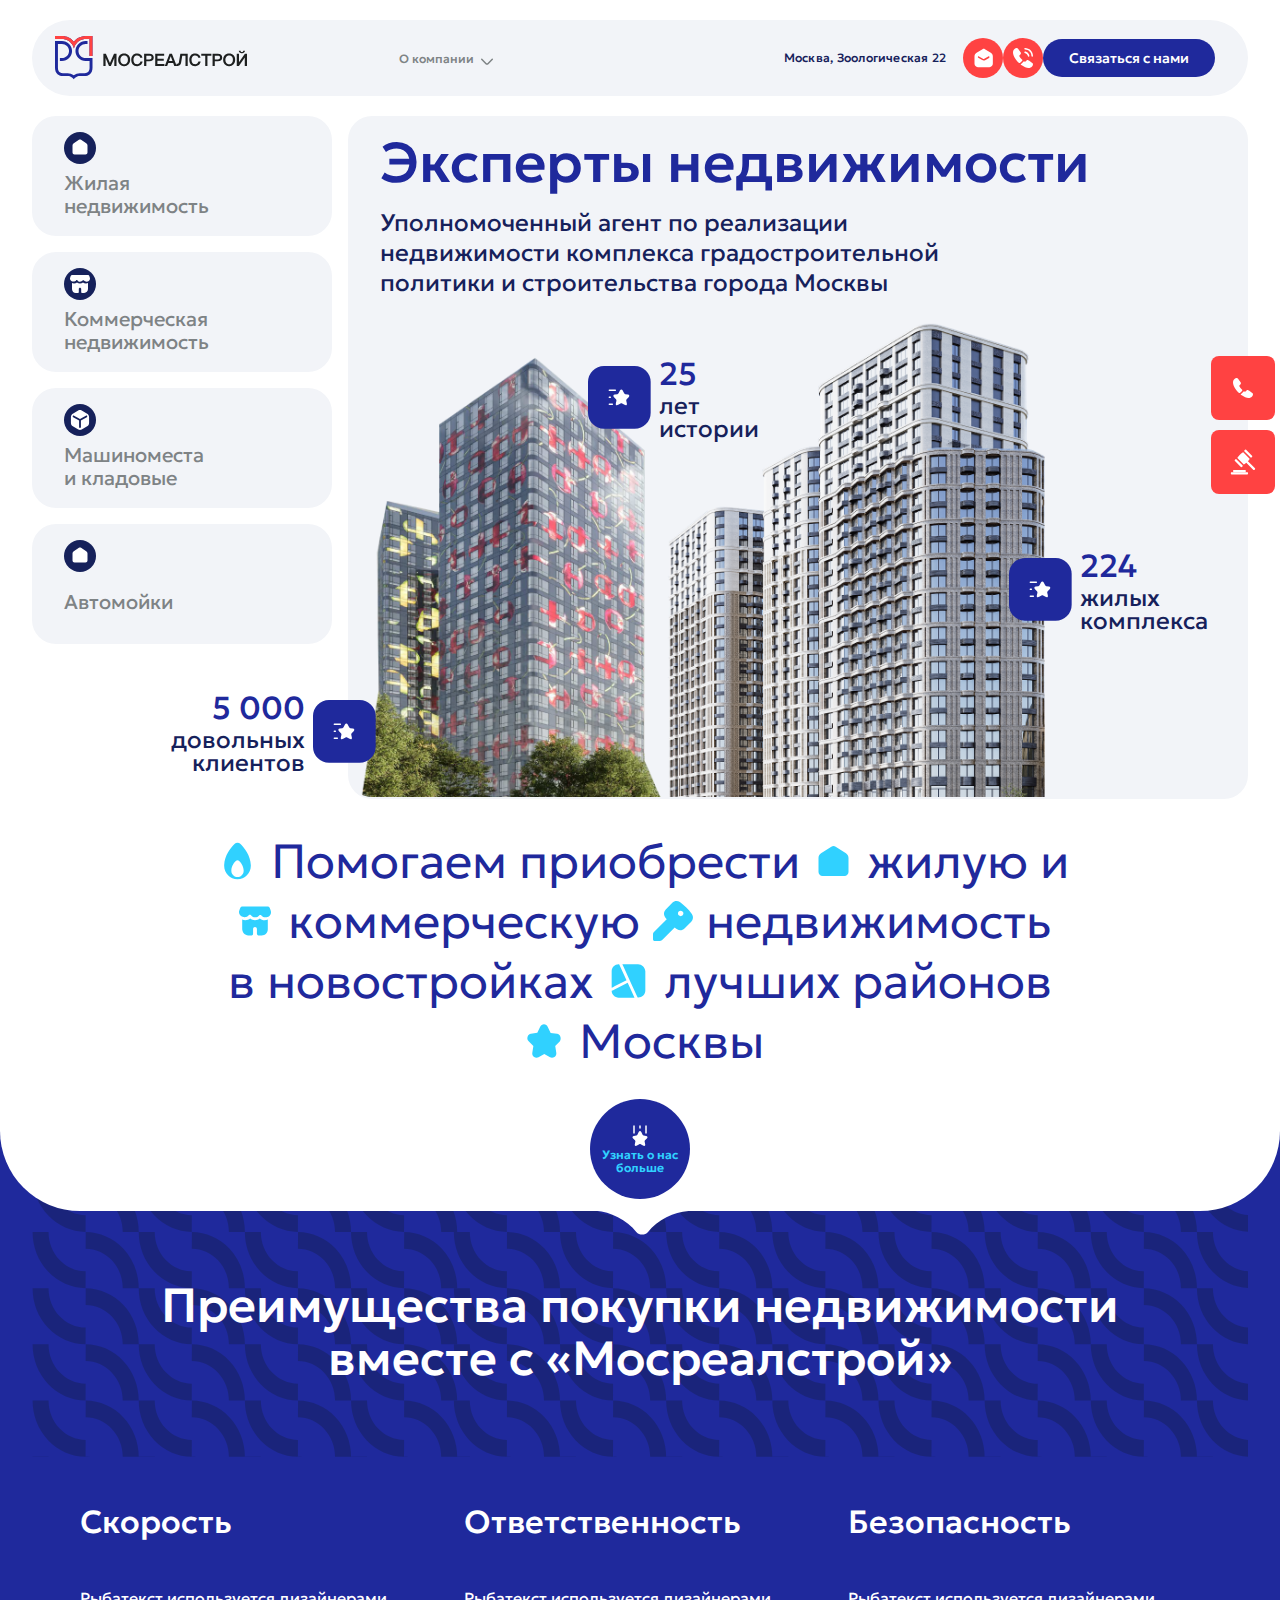
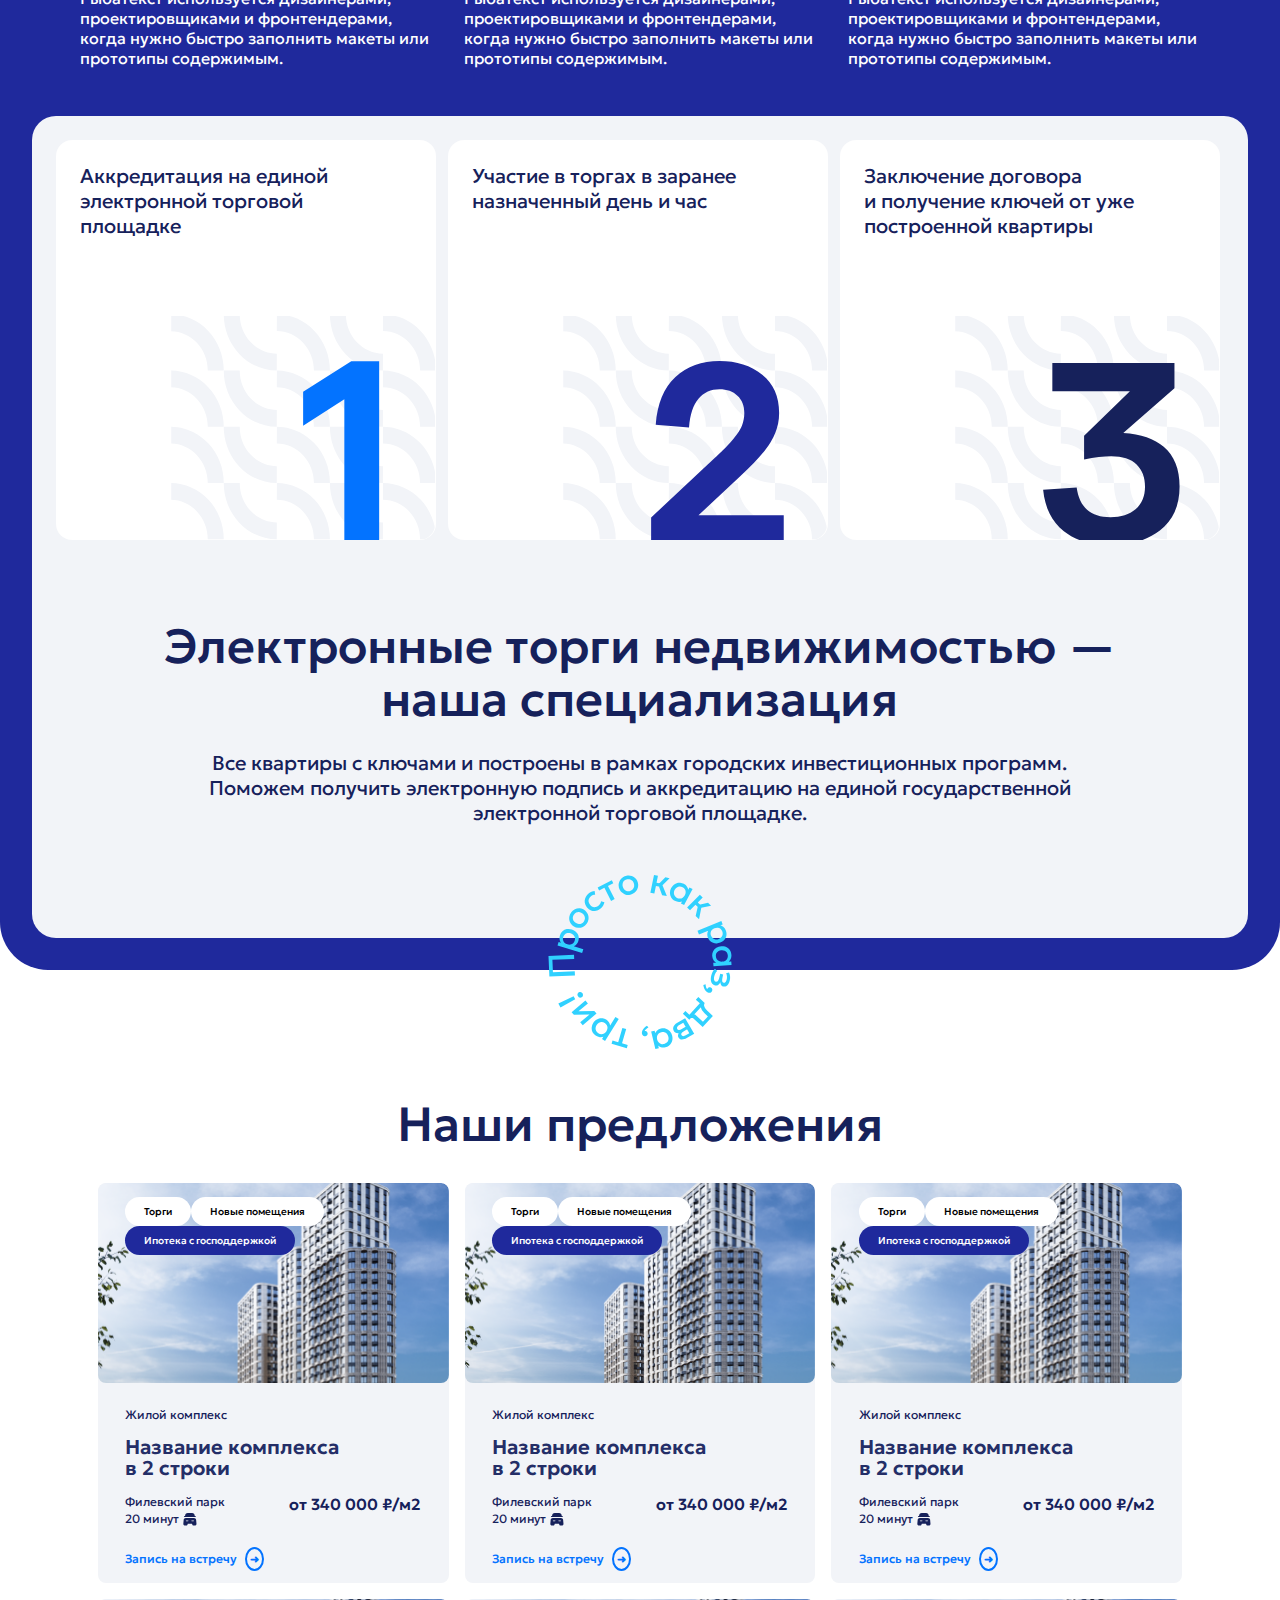
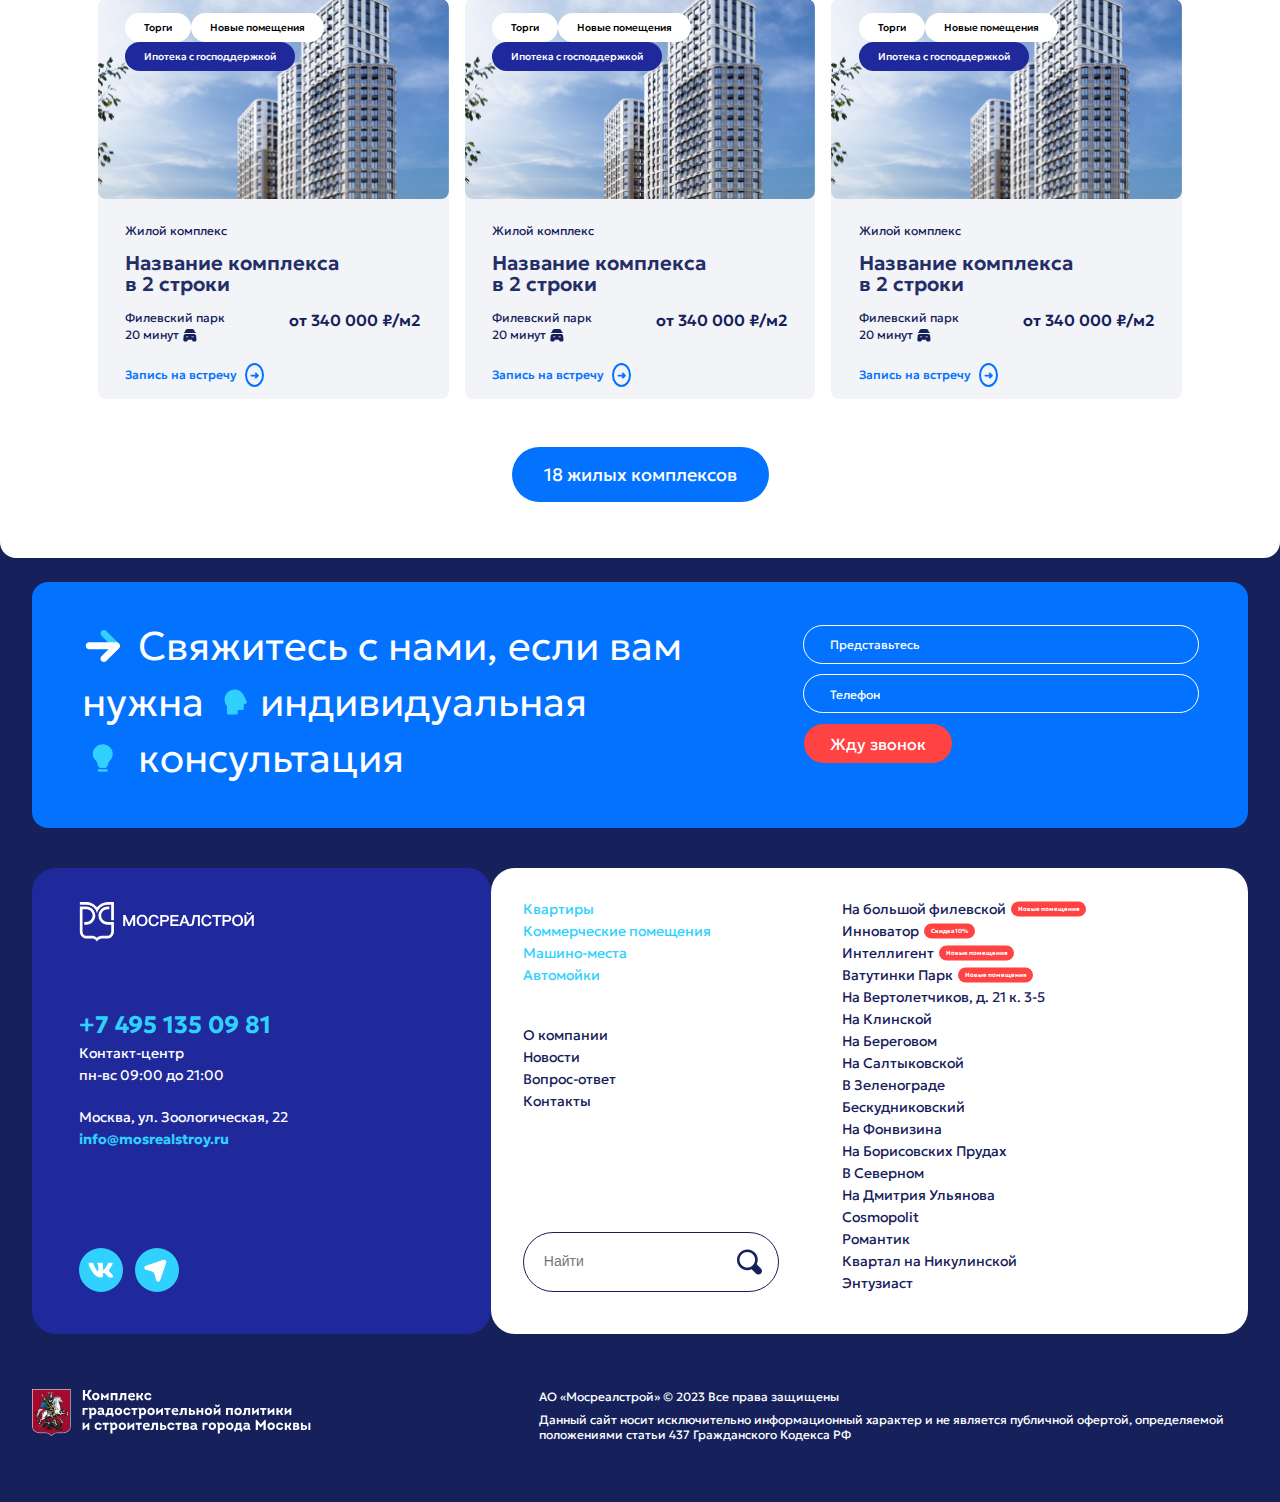
==== commit 1d1d3d02: "housing complex before fixes" ====
--- a/index.html
+++ b/index.html
@@ -119,7 +119,6 @@
 
         </div>
 
-        
         <section class="section-expert-estate">
 
             <div class="section-wrap">
--- a/style/default.css
+++ b/style/default.css
@@ -49,7 +49,16 @@
     --content-width-720: 40.8331rem; /* 653.33px ? */
     --content-width-320: 19rem; /* 304px ? */
     --content-width: clamp(var(--content-width-720), -4.3886rem + 100.4857vw, var(--content-width-1280));
-}
+
+
+}
+
+:root, html, body, main {
+    min-height: 100vh;
+    display: flex;
+    flex-direction: column;
+}
+
 
 @media screen and (max-width: 720px) {
     body {
@@ -119,19 +128,20 @@
     -ms-overflow-style: none;
 }
 
-.carousel-container::-webkit-scrollbar {
+.carousel-container::-webkit-scrollbar ,
+.carousel-wrap::-webkit-scrollbar {
     display: none;
 }
 
 
 .carousel-wrap {
-    overflow: hidden;
+    overflow: scroll;
     width: fit-content;
     display: flex;
     padding-bottom: 1.75rem;
     width: var(--content-width);
-    gap: 2rem;
-    margin-top: 4rem;
+    /* very important */
+    /* gap: 0.001px */
 }
 
 .carousel-controls {
--- a/style/header.css
+++ b/style/header.css
@@ -21,14 +21,14 @@
         /* left: 15.625rem; */
         left: clamp(15.625rem, 1.8889rem + 23.8889vw, 21rem);
         top: 50%;
-        transform: translateY(-50%);
+        transform: translateY(-50%) translateX(15px);
         height: 14px;
         z-index: 100;
     }
 
     header .drop-down ul {
         background-color: var(--clr-greyscale-2);
-        border-radius: 8px;
+        border-radius: 0px;
         
     }
     
@@ -40,7 +40,9 @@
         text-decoration: none;
         color: var(--clr-greyscale-6);
         position: relative;
-
+        font-size: 0.75rem;
+        font-weight: 500;
+        line-height: 0.875rem;
     }
 
     header .drop-down ul li:first-child {
@@ -55,10 +57,8 @@
     }
 
     header .drop-down ul li:last-child {
-        padding-bottom: 1rem;
-    }
-
-
+        padding-bottom: 20px;
+    }
 
     header .drop-down ul li label {
         cursor: pointer;
@@ -117,7 +117,7 @@
     }
 
     #header-about-list-toggle:checked ~ header .drop-down ul  {
-        box-shadow: rgba(0, 0, 0, 0.1) 0px 20px 25px -5px, rgba(0, 0, 0, 0.04) 0px 10px 10px -5px;
+        /* box-shadow: rgba(0, 0, 0, 0.1) 0px 20px 25px -5px, rgba(0, 0, 0, 0.04) 0px 10px 10px -5px; */
         
     }
 
@@ -126,7 +126,7 @@
     }
 
     #header-about-list-toggle:checked ~ header .drop-down ul li img {
-        transform: rotate(180deg);
+        /* transform: rotate(180deg); */
     }
 
     #mobile-menu-label {
--- a/style/footer.css
+++ b/style/footer.css
@@ -3,6 +3,8 @@
     background-color: var(--clr-primary-darkblue);
     position: relative;
     display: grid;
+    margin-top: auto;
+   
 }
 
 footer::before {
@@ -22,6 +24,7 @@
 
 footer .section-wrap { 
     padding-top: 40px;
+    
 }
 
 
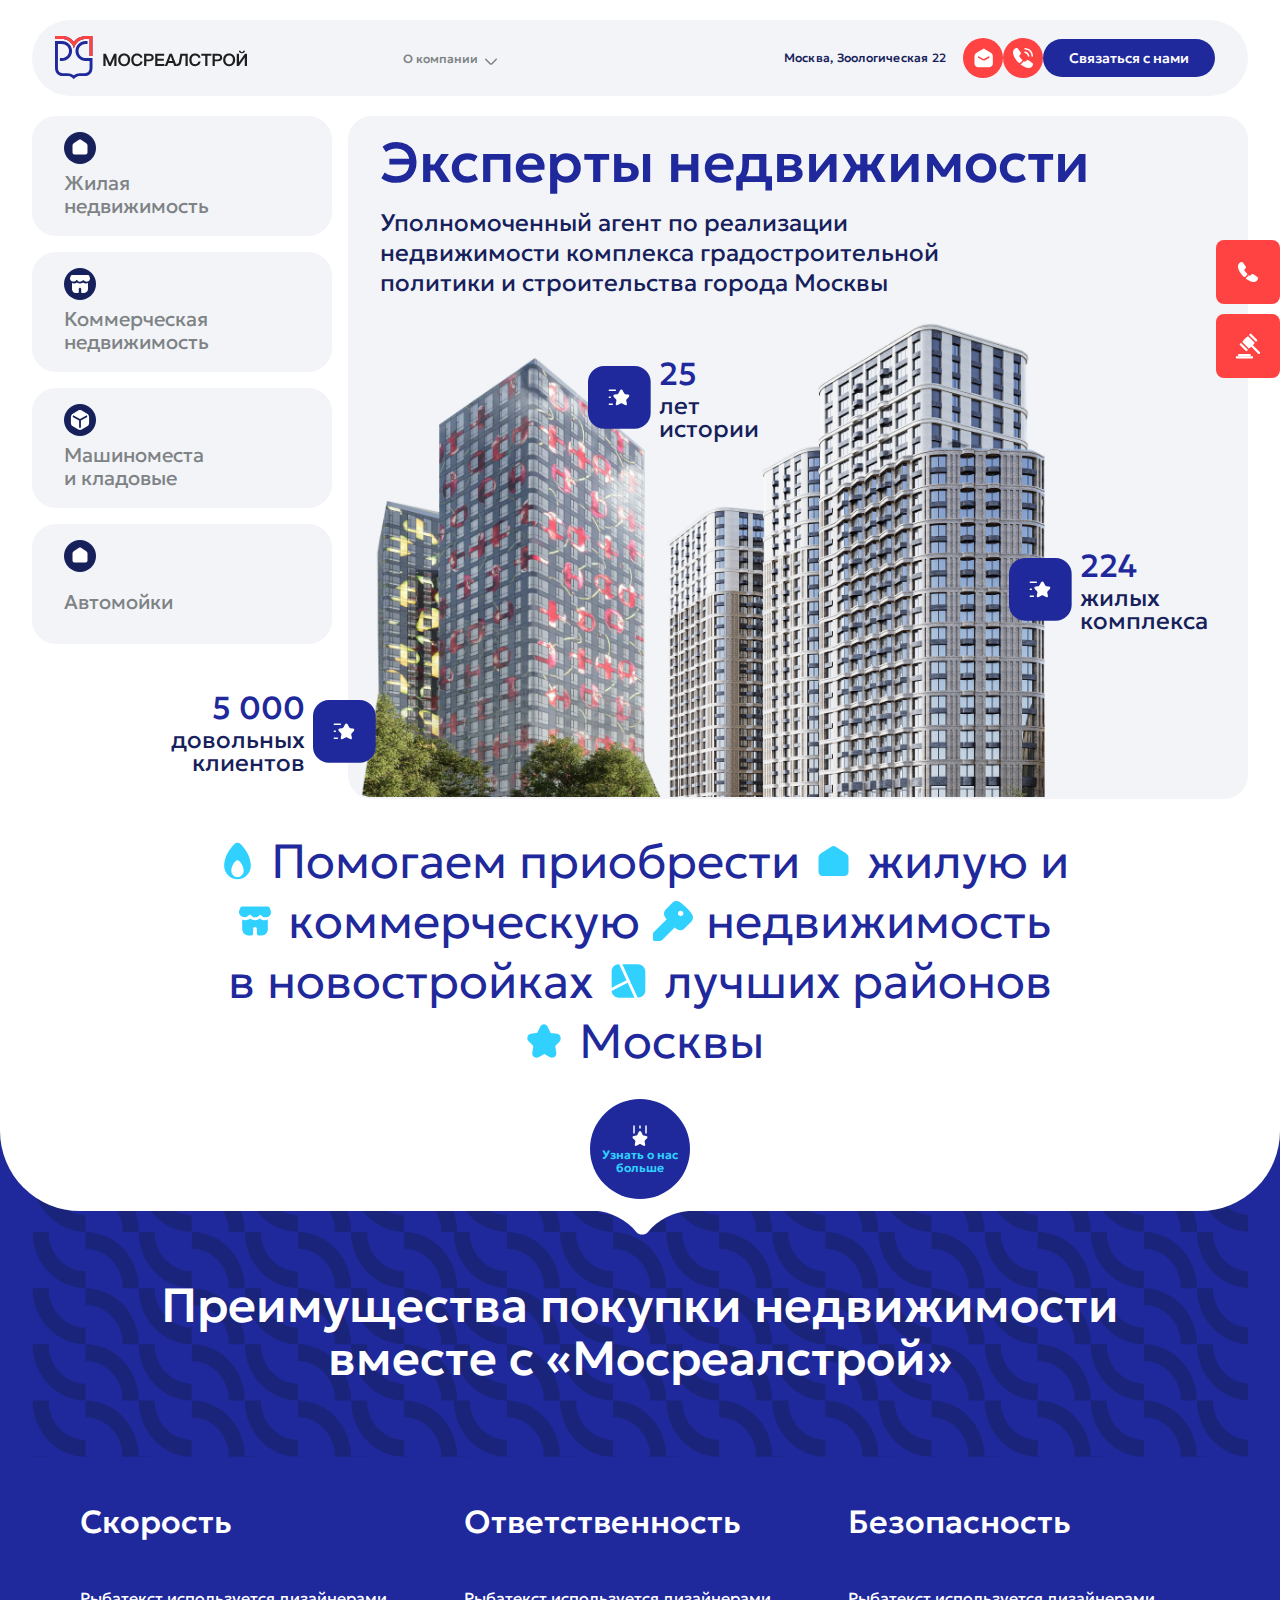
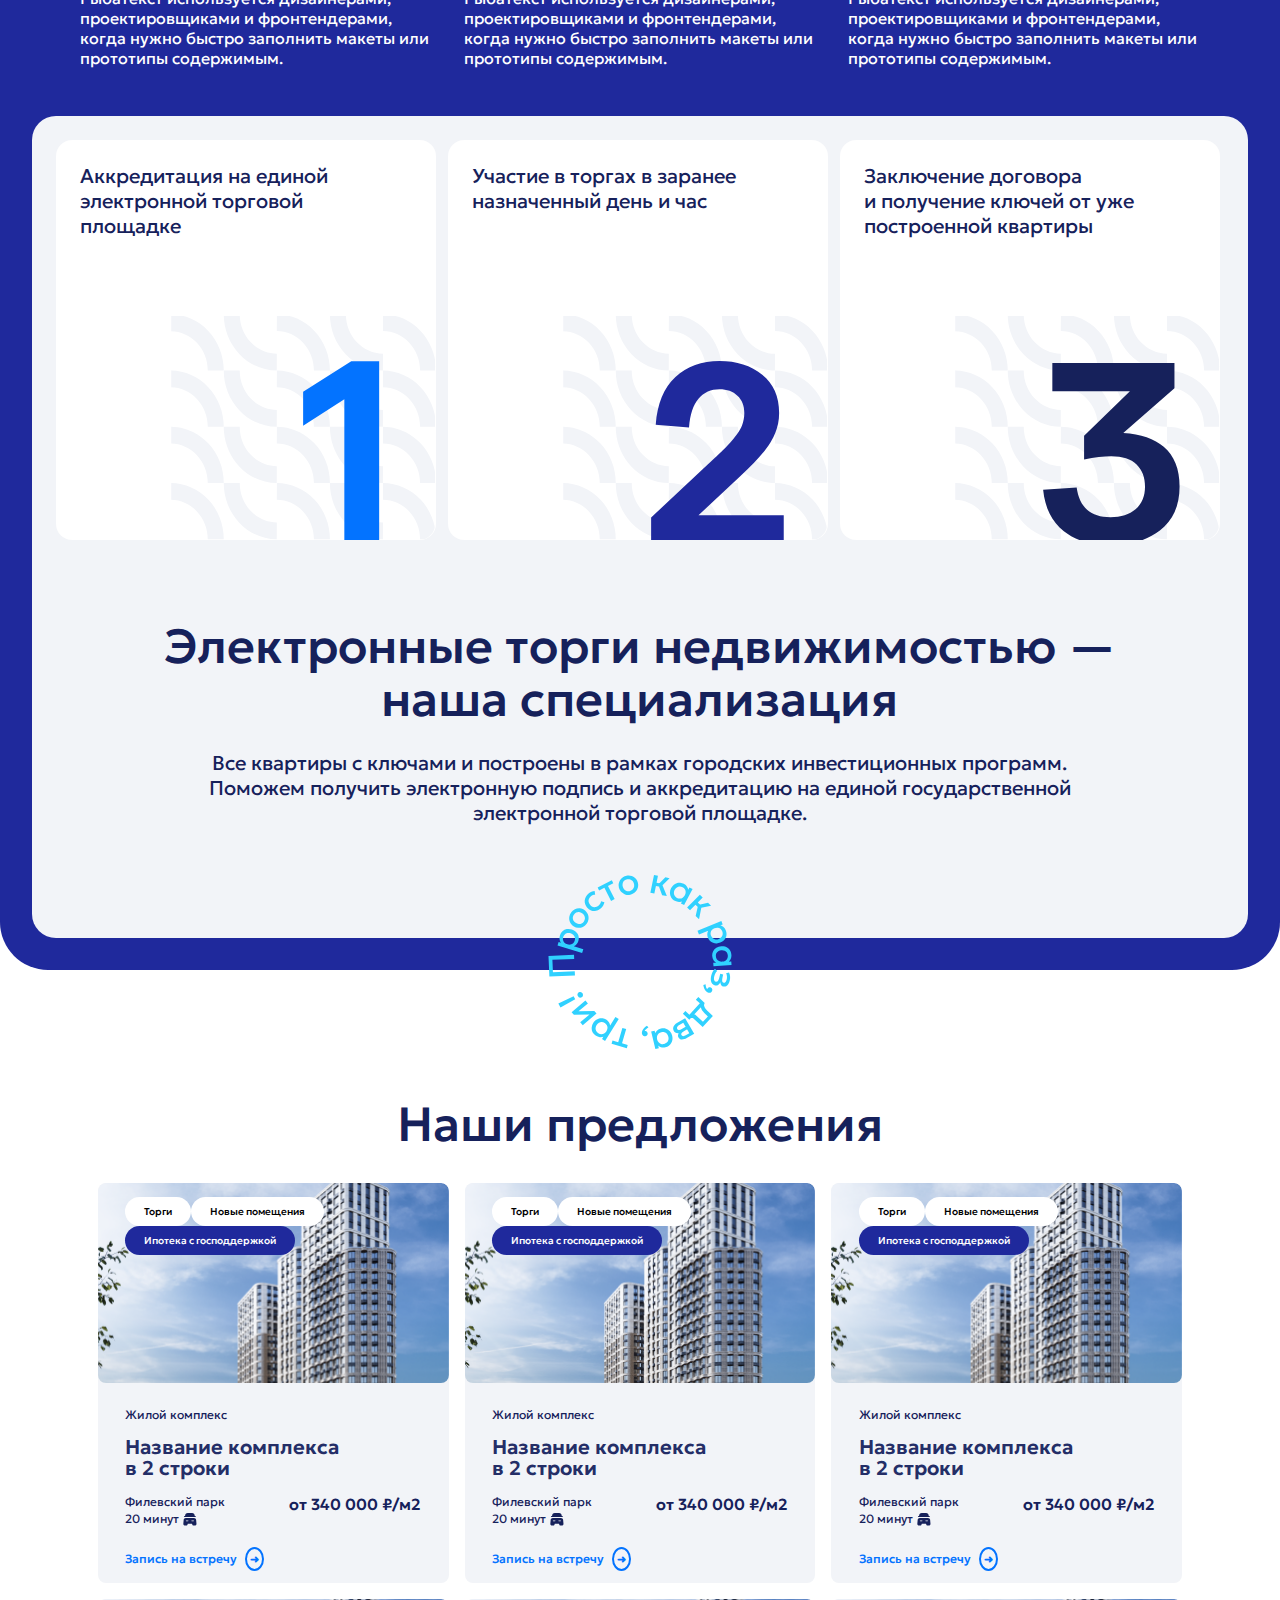
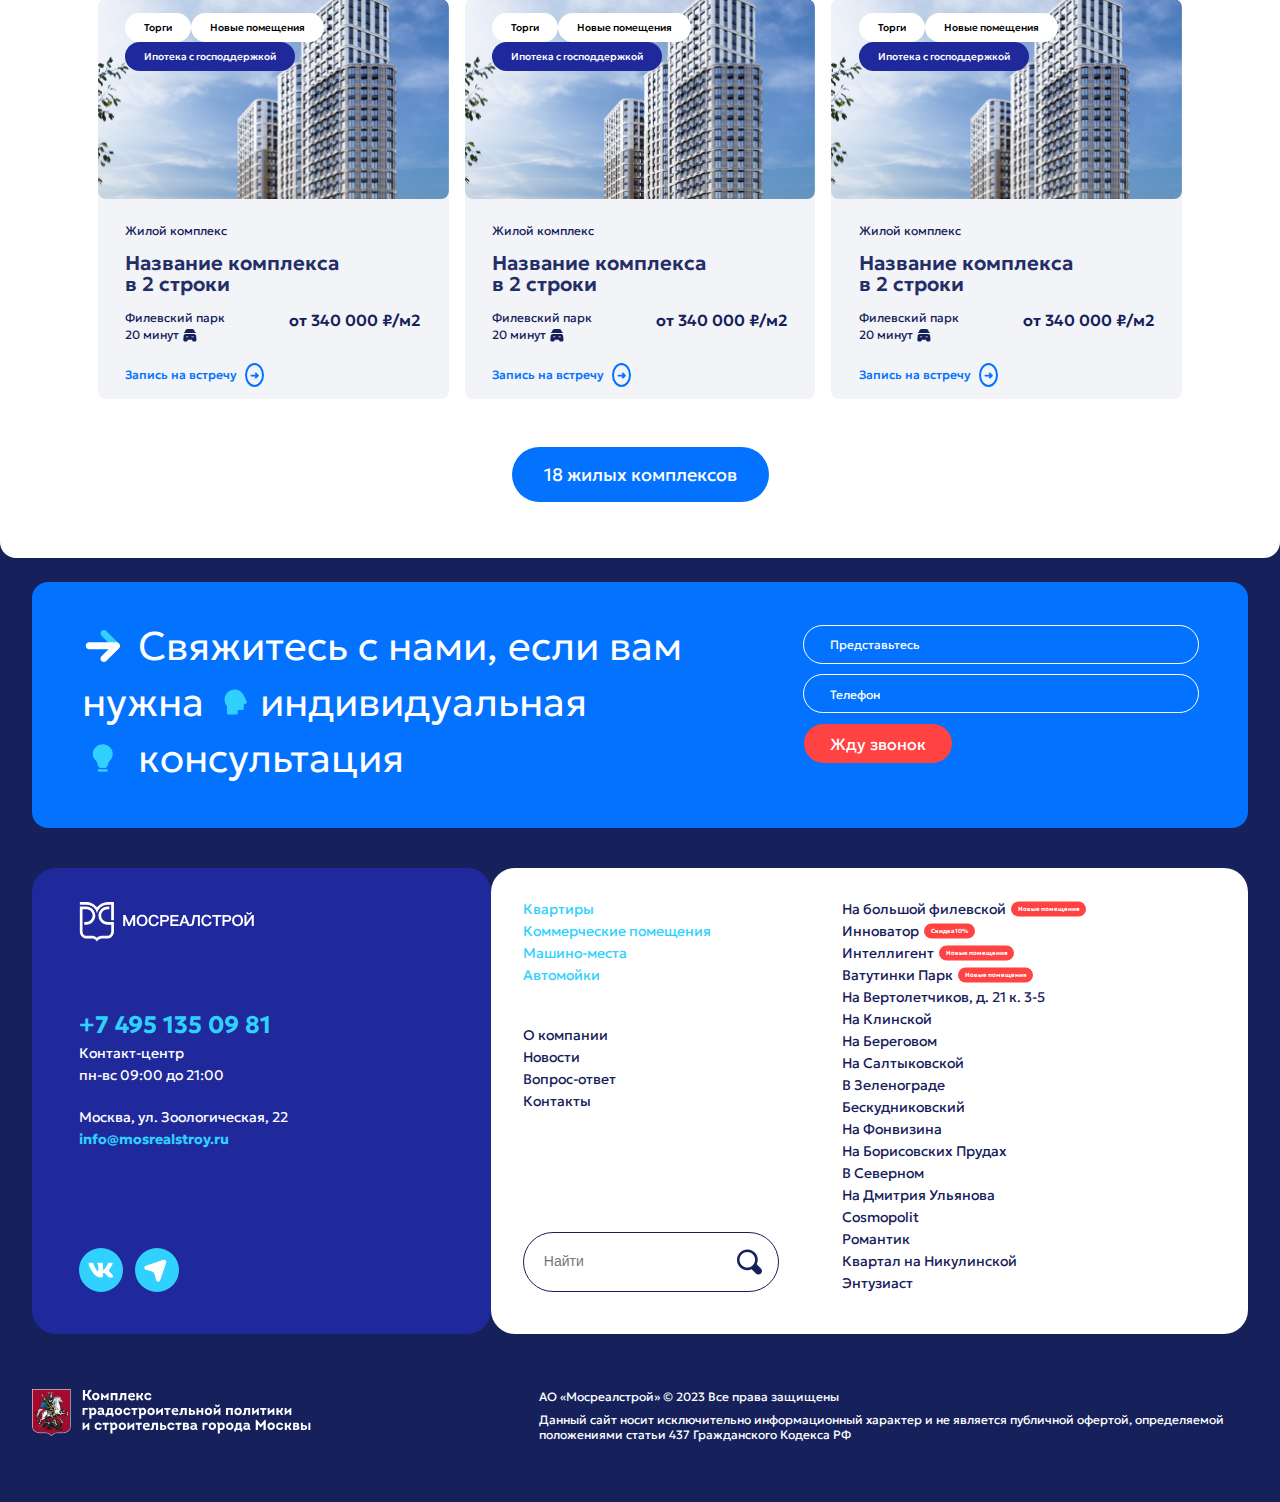
==== commit 8084d49e: "fixed btns" ====
--- a/index.html
+++ b/index.html
@@ -119,6 +119,11 @@
 
         </div>
 
+        <div class="section-expert-estate-callback">
+            <a href="#"><img src="./img/icons/telephone.svg" alt=""></a>
+             <a href="#"><img src="./img/icons/hammer.svg" alt=""></a>
+         </div>
+
         <section class="section-expert-estate">
 
             <div class="section-wrap">
@@ -145,10 +150,7 @@
                     </div>
                 </div>
 
-                <div class="section-expert-estate-callback">
-                    <a href="#"><img src="./img/icons/telephone.svg" alt=""></a>
-                     <a href="#"><img src="./img/icons/hammer.svg" alt=""></a>
-                 </div>
+
 
                 <div>
 
--- a/style/header.css
+++ b/style/header.css
@@ -33,7 +33,7 @@
     }
     
     header .drop-down ul li {
-        margin-inline: 1rem;
+        margin-inline: 20px;
     }
 
     header .drop-down ul li a {
--- a/style/style.css
+++ b/style/style.css
@@ -128,12 +128,12 @@
 }
 
 .section-expert-estate-callback {
-    position: absolute;
-    display: grid !important;
+    position: fixed;
+    display: grid;
     top: 15rem;
-    right: -1.7rem;
+    right: 0;
     gap: 0.5rem !important;
-    z-index: 2;
+    z-index: 5;
 }
 
 .section-expert-estate-bottom-text {
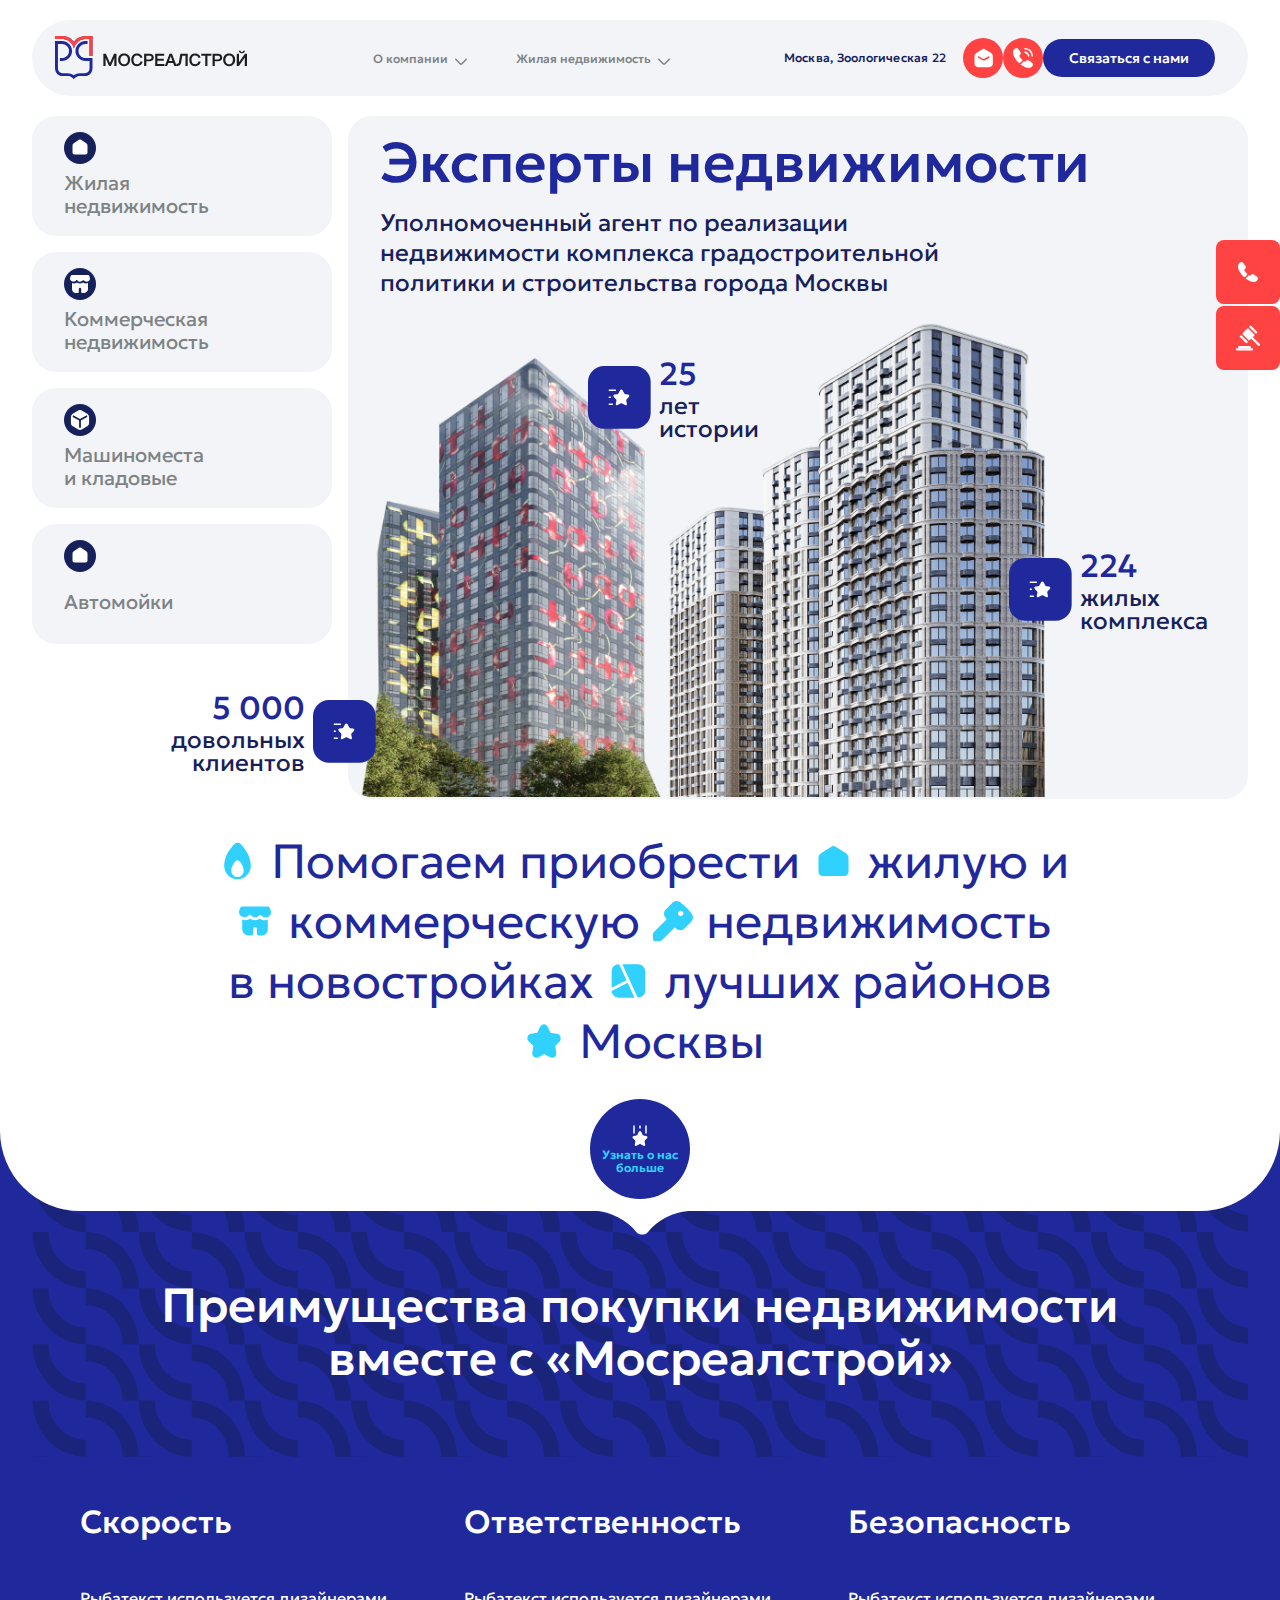
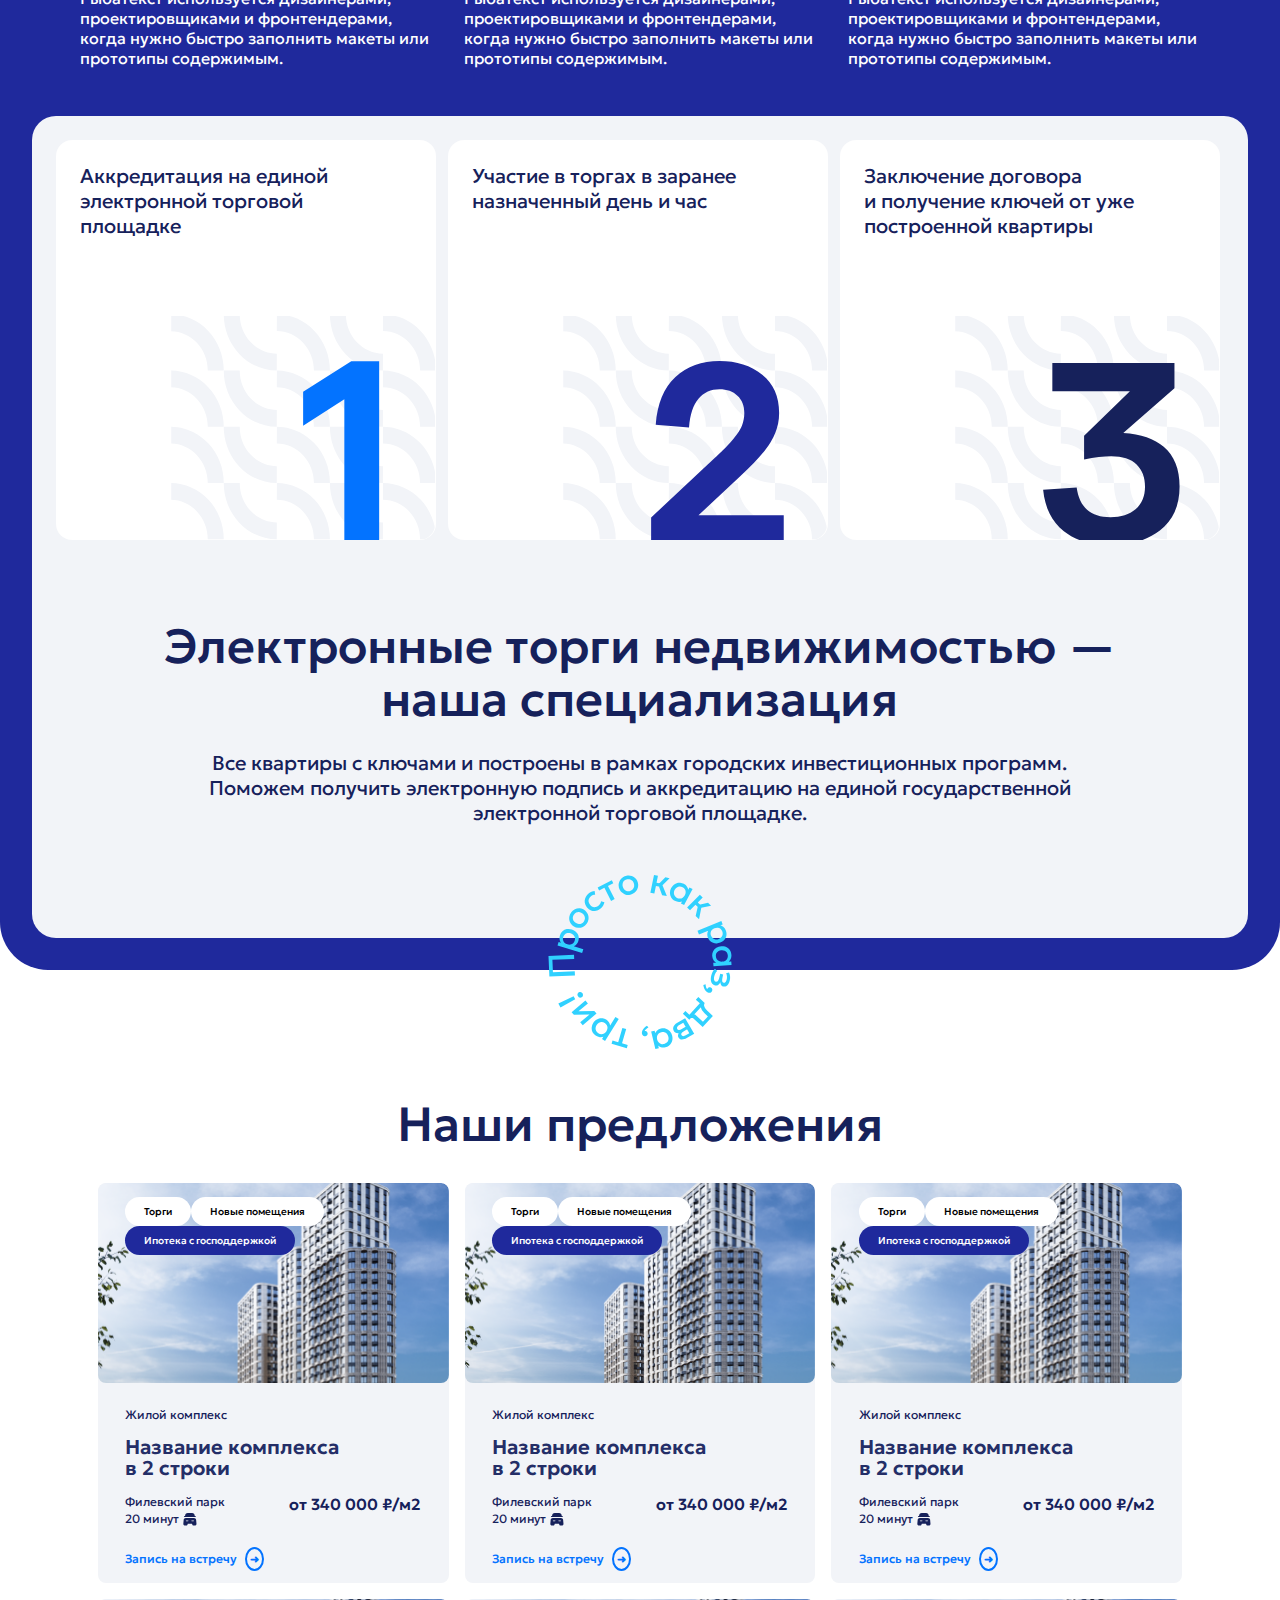
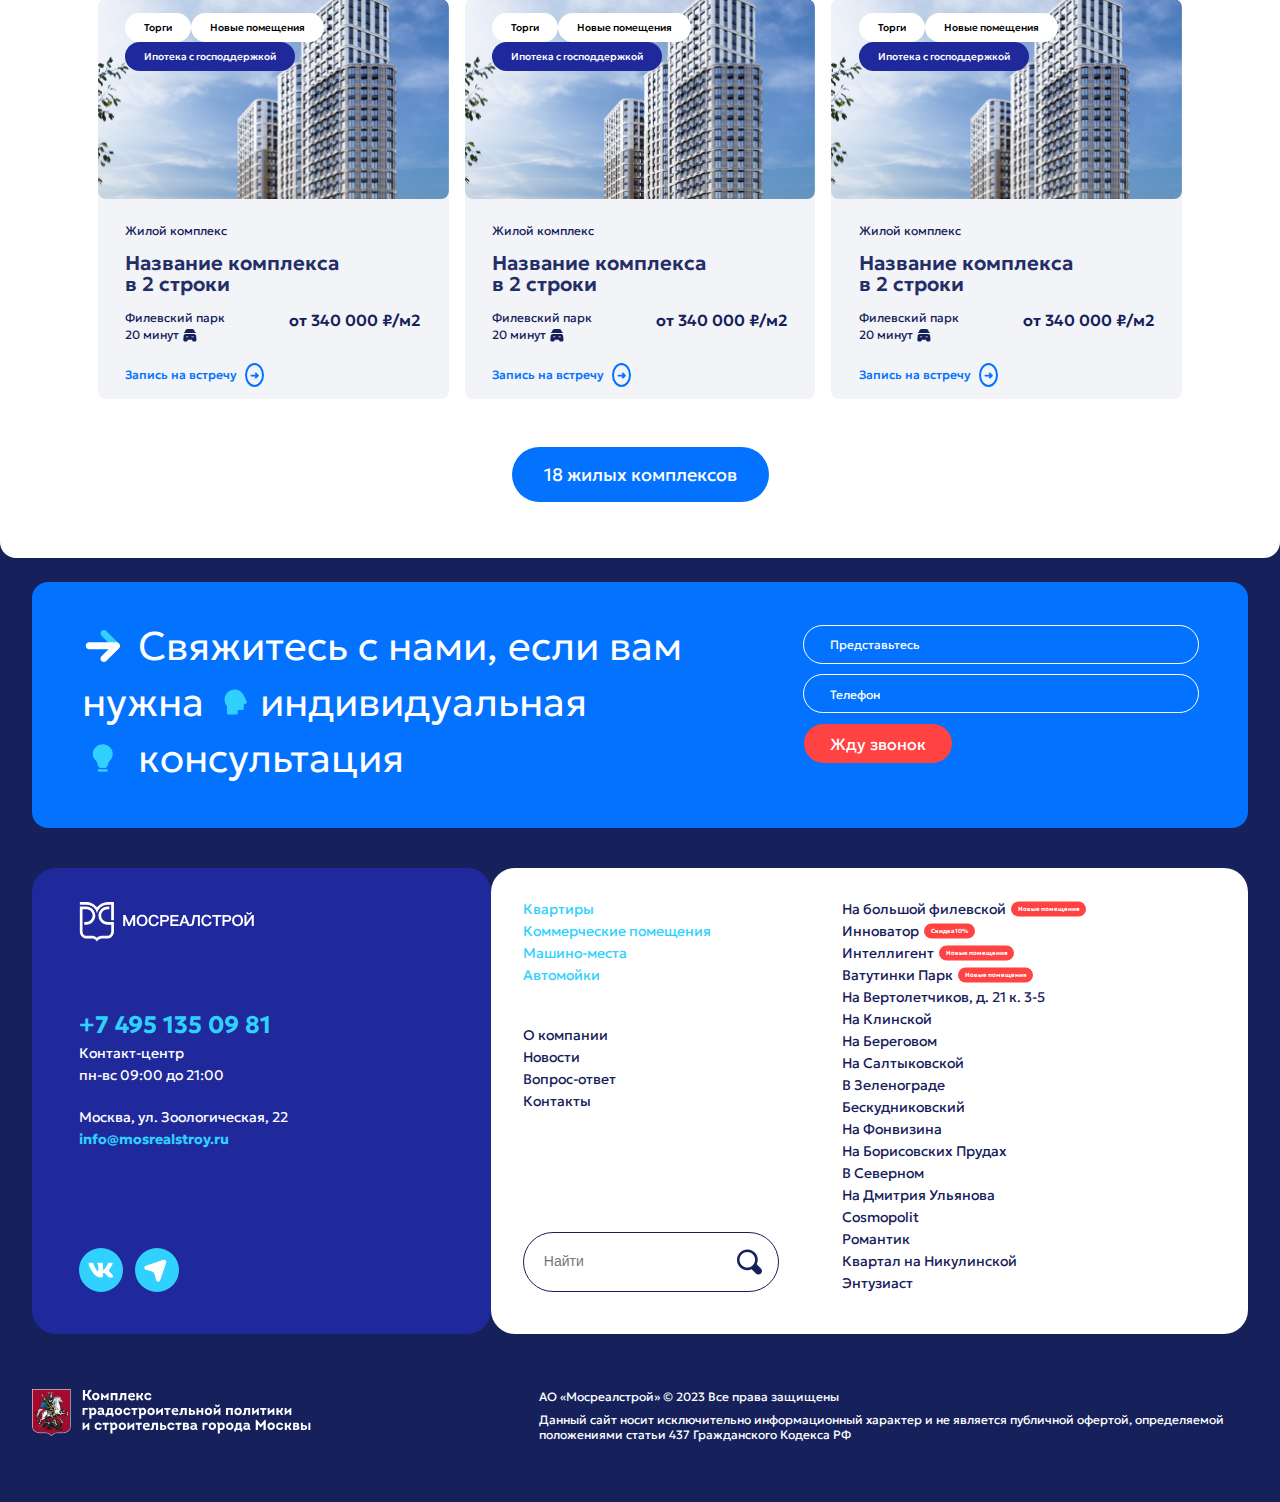
==== commit 8999325c: "дизайнер забыл)" ====
--- a/index.html
+++ b/index.html
@@ -20,104 +20,115 @@
 
         <div class="header-wrap">
 
-                <!-- header checkboxes -->
-                <input type="checkbox" id="mobile-menu-toggle" style="display: none;">
-                <input type="checkbox" id="header-about-list-toggle" style="display: none;">
-
-                <header>
-
-                    <a href="#" class="logo">
+            <!-- header checkboxes -->
+            <input type="checkbox" id="mobile-menu-toggle" style="display: none;">
+            <input type="checkbox" id="header-about-list-toggle" style="display: none;">
+            <input type="checkbox" id="header-about-list-toggle02" style="display: none;">
+
+            <header>
+
+                <a href="#" class="logo">
+                    
+                    <svg class="logo-icon" width="38" height="44" viewBox="0 0 38 44" fill="" xmlns="http://www.w3.org/2000/svg">
+                        <path d="M30.478 0.0191383H37.2327L37.5029 0V20.023H34.4729V3.00179H30.8158C28.7661 3.00183 26.7501 3.51763 24.9568 4.50084C23.1635 5.48405 21.6517 6.90245 20.5631 8.62295C19.9534 9.5773 19.4824 10.6119 19.1639 11.6964L18.9082 12.5711L18.6525 11.6964C18.3377 10.6114 17.8683 9.57646 17.2582 8.62295C16.1668 6.89964 14.651 5.47958 12.8532 4.49626C11.0555 3.51295 9.03493 2.99867 6.98142 3.00179H0.00965895V0.0191383H6.95727C9.25777 0.00766882 11.5303 0.518705 13.6004 1.51303C15.6704 2.50736 17.4829 3.95851 18.8986 5.75501C20.2785 4.00803 22.0334 2.58701 24.0362 1.59495C26.0389 0.602891 28.2393 0.0646325 30.478 0.0191383Z" fill="#1F299C"/>
+                        <path d="M27.8314 21.4635C28.6913 21.8196 29.6136 22.0042 30.5455 22.0067L37.5077 21.9636V31.772C37.5077 37.9046 33.4163 40.089 29.5854 40.089H25.0019C24.0562 40.0658 23.1152 40.2292 22.2339 40.5697C21.3526 40.9103 20.5484 41.4212 19.8683 42.0726L18.7538 43.3489L17.6393 42.0726C16.9623 41.417 16.1587 40.9034 15.2766 40.5625C14.3946 40.2217 13.4521 40.0606 12.5057 40.089H7.92222C4.09619 40.089 0 37.9046 0 31.772V4.94242H6.94767C9.62482 4.94999 12.1901 6.00696 14.0832 7.88239C15.9762 9.75782 17.0431 12.2993 17.0507 14.9515C17.0507 17.6087 15.9872 20.1576 14.0933 22.0392C12.1995 23.9208 9.62982 24.9817 6.94767 24.9893H4.90675V21.9636H6.94767C8.82407 21.9611 10.6228 21.2215 11.9496 19.907C13.2765 18.5926 14.023 16.8105 14.0256 14.9515C14.0153 13.0942 13.2628 11.3166 11.9326 10.0078C10.6025 8.69896 8.8031 7.96555 6.92835 7.96811H2.9286V31.8007C2.9286 33.813 3.56068 37.2019 7.90296 37.2019H12.4865C14.7427 37.1725 16.9463 37.8778 18.7587 39.2095C20.5644 37.8828 22.7587 37.1777 25.0067 37.2019H29.5902C33.9229 37.2019 34.5646 33.813 34.5646 31.8007V24.9893H30.5552C27.873 24.9817 25.3034 23.9208 23.4095 22.0392C21.5157 20.1576 20.4522 17.6087 20.4522 14.9515C20.4598 12.2993 21.5267 9.75782 23.4197 7.88239C25.3127 6.00696 27.878 4.94999 30.5552 4.94242H32.5189V7.93943H30.5552C28.6788 7.94196 26.88 8.68152 25.5532 9.996C24.2263 11.3105 23.4798 13.0926 23.4772 14.9515C23.4728 15.8748 23.6523 16.7899 24.0053 17.6445C24.3582 18.499 24.8778 19.2761 25.5344 19.9315C26.1909 20.5868 26.9715 21.1074 27.8314 21.4635Z" fill="#1F299C"/>
+                        <path d="M30.4782 0.0191383H37.2329L37.5031 0V20.023H34.4731V3.00179H30.816C28.7664 3.00183 26.7504 3.51763 24.9571 4.50084C23.1638 5.48405 21.6519 6.90245 20.5634 8.62295C19.9537 9.5773 19.4826 10.6119 19.1642 11.6964L18.9084 12.5711L18.6527 11.6964C18.338 10.6114 17.8685 9.57646 17.2584 8.62295C16.167 6.89964 14.6512 5.47958 12.8535 4.49626C11.0557 3.51295 9.03516 2.99867 6.98165 3.00179H0.0098877V0.0191383H6.9575C9.258 0.00766882 11.5306 0.518705 13.6006 1.51303C15.6707 2.50736 17.4831 3.95851 18.8988 5.75501C20.2787 4.00803 22.0337 2.58701 24.0364 1.59495C26.0391 0.602891 28.2395 0.0646325 30.4782 0.0191383Z" fill="#FF4242"/>
+                    </svg>
+    
+                    <svg class="logo-text" width="144" height="17" viewBox="0 0 144 17" fill="none" xmlns="http://www.w3.org/2000/svg">
+                        <path d="M11.0104 3.74267H13.5241V15.9218H11.3047V7.99198L7.86947 15.9218H6.00229L2.58638 7.99198V15.9218H0.366943V3.72832H2.88069L6.94313 12.9965L11.0104 3.74267ZM21.1424 3.50846C21.9725 3.46956 22.8011 3.61161 23.5698 3.92463C24.3384 4.23765 25.0283 4.714 25.5908 5.32003C26.6671 6.58415 27.2219 8.2042 27.1444 9.85615C27.2204 11.5021 26.6654 13.1156 25.5908 14.3732C25.0258 14.975 24.335 15.4476 23.5668 15.758C22.7985 16.0684 21.9712 16.2091 21.1424 16.1704C20.3118 16.21 19.4825 16.0678 18.7136 15.7539C17.9448 15.4399 17.2552 14.962 16.694 14.354C15.633 13.0974 15.0856 11.4927 15.1597 9.85615C15.1597 7.97287 15.6422 6.51022 16.694 5.33914C17.7458 4.16807 19.2463 3.50846 21.1424 3.50846ZM23.9408 13.0683C24.6317 12.146 24.9733 11.0123 24.9057 9.86572C24.9714 8.70749 24.6304 7.56241 23.9408 6.62494C23.5945 6.23403 23.1618 5.92758 22.6765 5.72944C22.1911 5.53129 21.6661 5.44678 21.1424 5.48253C20.6107 5.45187 20.0792 5.54532 19.5906 5.75537C19.1021 5.96542 18.6701 6.2862 18.3296 6.69186C17.641 7.6044 17.2993 8.72825 17.3646 9.86572C17.3023 10.9969 17.6439 12.1138 18.3296 13.0204C18.673 13.4217 19.1059 13.7386 19.594 13.9459C20.0821 14.1533 20.6122 14.2455 21.1424 14.2154C21.6659 14.2452 22.1895 14.1575 22.674 13.9589C23.1585 13.7602 23.5916 13.4558 23.9408 13.0683ZM37.3536 11.6343C37.1902 12.4024 36.7766 13.096 36.1763 13.6084C35.5833 14.0256 34.8671 14.2358 34.1403 14.2058C32.8714 14.2058 31.9209 13.8091 31.313 13.03C30.7051 12.2509 30.4735 11.2328 30.4735 9.85615C30.4064 8.74308 30.7079 7.63872 31.3323 6.71097C31.6505 6.29182 32.0701 5.95873 32.5524 5.74239C33.0347 5.52604 33.5641 5.43342 34.092 5.47299C34.7995 5.43773 35.5011 5.61608 36.104 5.98445C36.664 6.38104 37.0505 6.97414 37.1847 7.64306V7.73388H39.3462V7.59527C39.2091 6.43858 38.6246 5.37966 37.7155 4.6413C36.6908 3.85683 35.4197 3.45567 34.1258 3.50846C32.1573 3.50846 30.6424 4.15853 29.6195 5.44432C28.6644 6.71466 28.1835 8.27387 28.2589 9.85615C28.2589 11.6868 28.698 13.1686 29.5664 14.2489C30.5748 15.5203 32.1187 16.1608 34.1548 16.1608C35.3946 16.1875 36.6053 15.7871 37.5804 15.028C38.6199 14.1881 39.3076 12.9957 39.5103 11.6821L39.5392 11.5387H37.3729L37.3536 11.6343ZM46.2601 3.73789C49.2466 3.73789 50.7568 5.01412 50.7568 7.52834C50.7568 10.0426 49.2322 11.3523 46.2263 11.3523H43.3315V15.9409H41.1121V3.74267H46.236M43.3411 9.43552H46.0912C46.7399 9.48345 47.3876 9.32974 47.9439 8.99578C48.1457 8.81172 48.3016 8.58387 48.3995 8.33011C48.4975 8.07634 48.5347 7.80356 48.5084 7.53313C48.5353 7.26561 48.4968 6.99559 48.396 6.74598C48.2952 6.49637 48.1352 6.2745 47.9295 6.09916C47.3817 5.75719 46.7364 5.60115 46.0912 5.65463H43.3411V9.43552ZM54.4381 10.6496H60.7585V8.73764H54.4381V5.66417H61.1638V3.75221H52.2138V15.9218H61.4243V14.0099H54.4139L54.4381 10.6496ZM77.346 3.74267H84.7038V15.9218H82.4844V5.64028H79.276L78.1422 12.6094C78.0449 13.5394 77.655 14.4155 77.0276 15.114C76.3607 15.6848 75.495 15.9747 74.6152 15.9218H71.2669L70.1716 12.9248H65.2841L64.1841 15.9218H61.8103L66.5193 3.72832H68.9317L73.5104 15.592V13.8091H74.1376C74.4999 13.8191 74.8587 13.7368 75.1797 13.5701C75.3834 13.4302 75.5544 13.2486 75.6809 13.0374C75.8074 12.8263 75.8867 12.5906 75.9131 12.3465L77.346 3.74267ZM67.7303 6.2282L65.9596 11.0894H69.4865L67.7303 6.2282ZM95.4148 11.6199C95.2514 12.388 94.8378 13.0817 94.2375 13.594C93.6445 14.0113 92.9283 14.2215 92.2015 14.1915C90.9326 14.1915 89.9821 13.7948 89.3742 13.0157C88.7663 12.2365 88.5347 11.2184 88.5347 9.84183C88.4676 8.72875 88.7691 7.6244 89.3935 6.69665C89.7117 6.2775 90.1313 5.94441 90.6136 5.72806C91.0959 5.51172 91.6253 5.41906 92.1532 5.45864C92.8608 5.42247 93.5626 5.60088 94.1652 5.97009C94.7252 6.36669 95.1117 6.95982 95.2459 7.62873V7.71955H97.4074V7.58091C97.2648 6.4249 96.6792 5.36737 95.7718 4.62694C94.7472 3.84248 93.476 3.44132 92.1822 3.49411C90.2137 3.49411 88.6987 4.14417 87.6758 5.42996C86.7207 6.7003 86.2399 8.25954 86.3153 9.84183C86.3153 11.6725 86.7543 13.1543 87.6228 14.2345C88.6312 15.506 90.1751 16.1465 92.216 16.1465C93.4548 16.1761 94.6649 15.7753 95.6367 15.0136C96.6777 14.1749 97.3657 12.982 97.5666 11.6677L97.5956 11.5243H95.4293L95.4148 11.6199ZM98.2662 5.64028H102.223V15.9218H104.442V5.64028H108.398V3.72832H98.2662V5.64028ZM114.719 3.72832C117.7 3.72832 119.215 5.00455 119.215 7.51877C119.215 10.033 117.691 11.3427 114.68 11.3427H111.785V15.9314H109.566V3.73311H114.695M111.8 9.42595H114.555C115.203 9.47389 115.851 9.32017 116.407 8.98621C116.607 8.80103 116.762 8.57288 116.859 8.31931C116.956 8.06575 116.993 7.79352 116.967 7.52356C116.994 7.2565 116.955 6.987 116.856 6.73755C116.756 6.48809 116.597 6.26592 116.393 6.08959C115.845 5.74826 115.2 5.59228 114.555 5.64506H111.8V9.42595ZM126.144 3.49411C126.974 3.45521 127.802 3.59729 128.571 3.91031C129.34 4.22333 130.03 4.69964 130.592 5.30568C131.667 6.57074 132.221 8.19014 132.146 9.84183C132.22 11.4875 131.665 13.1003 130.592 14.3588C130.027 14.9609 129.337 15.4337 128.568 15.7441C127.8 16.0545 126.973 16.1951 126.144 16.156C125.312 16.1954 124.482 16.0531 123.713 15.7392C122.943 15.4253 122.253 14.9475 121.69 14.3397C120.632 13.0819 120.084 11.4781 120.156 9.84183C120.156 7.95855 120.639 6.49589 121.69 5.32482C122.742 4.15374 124.243 3.49411 126.144 3.49411ZM126.144 5.45386C125.611 5.42452 125.079 5.51906 124.59 5.72987C124.1 5.94068 123.668 6.26193 123.326 6.66797C122.64 7.58162 122.298 8.70465 122.361 9.84183C122.301 10.9728 122.642 12.089 123.326 12.9965C123.671 13.3977 124.104 13.7143 124.593 13.9216C125.082 14.1289 125.613 14.2213 126.144 14.1915C126.667 14.2203 127.19 14.1321 127.675 13.9335C128.159 13.7349 128.592 13.4311 128.942 13.0443C129.633 12.1221 129.975 10.9884 129.907 9.84183C129.975 8.68336 129.634 7.53763 128.942 6.60104C128.597 6.20965 128.165 5.90248 127.681 5.7035C127.196 5.50451 126.672 5.41907 126.149 5.45386M136.724 2.58592C137.369 2.99257 138.128 3.18357 138.891 3.13084C139.654 3.18158 140.415 2.99076 141.062 2.58592C141.58 2.14854 141.914 1.53457 141.998 0.865169V0.726562H140.251V0.831706C140.23 1.15453 140.092 1.45873 139.86 1.6873C139.57 1.86064 139.233 1.9408 138.896 1.91675C138.558 1.94516 138.22 1.86647 137.931 1.69208C137.693 1.464 137.551 1.15465 137.535 0.826922V0.726562H135.784V0.865169C135.811 1.20357 135.907 1.53297 136.066 1.8336C136.226 2.13424 136.444 2.39988 136.71 2.6146M141.887 3.74267L135.972 12.3082V3.74267H133.752V15.9218H135.919L141.766 7.4662V15.9218H144V3.72832L141.887 3.74267Z" fill="#1E2020"/>
+                    </svg>
                         
-                        <svg class="logo-icon" width="38" height="44" viewBox="0 0 38 44" fill="" xmlns="http://www.w3.org/2000/svg">
-                            <path d="M30.478 0.0191383H37.2327L37.5029 0V20.023H34.4729V3.00179H30.8158C28.7661 3.00183 26.7501 3.51763 24.9568 4.50084C23.1635 5.48405 21.6517 6.90245 20.5631 8.62295C19.9534 9.5773 19.4824 10.6119 19.1639 11.6964L18.9082 12.5711L18.6525 11.6964C18.3377 10.6114 17.8683 9.57646 17.2582 8.62295C16.1668 6.89964 14.651 5.47958 12.8532 4.49626C11.0555 3.51295 9.03493 2.99867 6.98142 3.00179H0.00965895V0.0191383H6.95727C9.25777 0.00766882 11.5303 0.518705 13.6004 1.51303C15.6704 2.50736 17.4829 3.95851 18.8986 5.75501C20.2785 4.00803 22.0334 2.58701 24.0362 1.59495C26.0389 0.602891 28.2393 0.0646325 30.478 0.0191383Z" fill="#1F299C"/>
-                            <path d="M27.8314 21.4635C28.6913 21.8196 29.6136 22.0042 30.5455 22.0067L37.5077 21.9636V31.772C37.5077 37.9046 33.4163 40.089 29.5854 40.089H25.0019C24.0562 40.0658 23.1152 40.2292 22.2339 40.5697C21.3526 40.9103 20.5484 41.4212 19.8683 42.0726L18.7538 43.3489L17.6393 42.0726C16.9623 41.417 16.1587 40.9034 15.2766 40.5625C14.3946 40.2217 13.4521 40.0606 12.5057 40.089H7.92222C4.09619 40.089 0 37.9046 0 31.772V4.94242H6.94767C9.62482 4.94999 12.1901 6.00696 14.0832 7.88239C15.9762 9.75782 17.0431 12.2993 17.0507 14.9515C17.0507 17.6087 15.9872 20.1576 14.0933 22.0392C12.1995 23.9208 9.62982 24.9817 6.94767 24.9893H4.90675V21.9636H6.94767C8.82407 21.9611 10.6228 21.2215 11.9496 19.907C13.2765 18.5926 14.023 16.8105 14.0256 14.9515C14.0153 13.0942 13.2628 11.3166 11.9326 10.0078C10.6025 8.69896 8.8031 7.96555 6.92835 7.96811H2.9286V31.8007C2.9286 33.813 3.56068 37.2019 7.90296 37.2019H12.4865C14.7427 37.1725 16.9463 37.8778 18.7587 39.2095C20.5644 37.8828 22.7587 37.1777 25.0067 37.2019H29.5902C33.9229 37.2019 34.5646 33.813 34.5646 31.8007V24.9893H30.5552C27.873 24.9817 25.3034 23.9208 23.4095 22.0392C21.5157 20.1576 20.4522 17.6087 20.4522 14.9515C20.4598 12.2993 21.5267 9.75782 23.4197 7.88239C25.3127 6.00696 27.878 4.94999 30.5552 4.94242H32.5189V7.93943H30.5552C28.6788 7.94196 26.88 8.68152 25.5532 9.996C24.2263 11.3105 23.4798 13.0926 23.4772 14.9515C23.4728 15.8748 23.6523 16.7899 24.0053 17.6445C24.3582 18.499 24.8778 19.2761 25.5344 19.9315C26.1909 20.5868 26.9715 21.1074 27.8314 21.4635Z" fill="#1F299C"/>
-                            <path d="M30.4782 0.0191383H37.2329L37.5031 0V20.023H34.4731V3.00179H30.816C28.7664 3.00183 26.7504 3.51763 24.9571 4.50084C23.1638 5.48405 21.6519 6.90245 20.5634 8.62295C19.9537 9.5773 19.4826 10.6119 19.1642 11.6964L18.9084 12.5711L18.6527 11.6964C18.338 10.6114 17.8685 9.57646 17.2584 8.62295C16.167 6.89964 14.6512 5.47958 12.8535 4.49626C11.0557 3.51295 9.03516 2.99867 6.98165 3.00179H0.0098877V0.0191383H6.9575C9.258 0.00766882 11.5306 0.518705 13.6006 1.51303C15.6707 2.50736 17.4831 3.95851 18.8988 5.75501C20.2787 4.00803 22.0337 2.58701 24.0364 1.59495C26.0391 0.602891 28.2395 0.0646325 30.4782 0.0191383Z" fill="#FF4242"/>
-                        </svg>
-        
-                        <svg class="logo-text" width="144" height="17" viewBox="0 0 144 17" fill="none" xmlns="http://www.w3.org/2000/svg">
-                            <path d="M11.0104 3.74267H13.5241V15.9218H11.3047V7.99198L7.86947 15.9218H6.00229L2.58638 7.99198V15.9218H0.366943V3.72832H2.88069L6.94313 12.9965L11.0104 3.74267ZM21.1424 3.50846C21.9725 3.46956 22.8011 3.61161 23.5698 3.92463C24.3384 4.23765 25.0283 4.714 25.5908 5.32003C26.6671 6.58415 27.2219 8.2042 27.1444 9.85615C27.2204 11.5021 26.6654 13.1156 25.5908 14.3732C25.0258 14.975 24.335 15.4476 23.5668 15.758C22.7985 16.0684 21.9712 16.2091 21.1424 16.1704C20.3118 16.21 19.4825 16.0678 18.7136 15.7539C17.9448 15.4399 17.2552 14.962 16.694 14.354C15.633 13.0974 15.0856 11.4927 15.1597 9.85615C15.1597 7.97287 15.6422 6.51022 16.694 5.33914C17.7458 4.16807 19.2463 3.50846 21.1424 3.50846ZM23.9408 13.0683C24.6317 12.146 24.9733 11.0123 24.9057 9.86572C24.9714 8.70749 24.6304 7.56241 23.9408 6.62494C23.5945 6.23403 23.1618 5.92758 22.6765 5.72944C22.1911 5.53129 21.6661 5.44678 21.1424 5.48253C20.6107 5.45187 20.0792 5.54532 19.5906 5.75537C19.1021 5.96542 18.6701 6.2862 18.3296 6.69186C17.641 7.6044 17.2993 8.72825 17.3646 9.86572C17.3023 10.9969 17.6439 12.1138 18.3296 13.0204C18.673 13.4217 19.1059 13.7386 19.594 13.9459C20.0821 14.1533 20.6122 14.2455 21.1424 14.2154C21.6659 14.2452 22.1895 14.1575 22.674 13.9589C23.1585 13.7602 23.5916 13.4558 23.9408 13.0683ZM37.3536 11.6343C37.1902 12.4024 36.7766 13.096 36.1763 13.6084C35.5833 14.0256 34.8671 14.2358 34.1403 14.2058C32.8714 14.2058 31.9209 13.8091 31.313 13.03C30.7051 12.2509 30.4735 11.2328 30.4735 9.85615C30.4064 8.74308 30.7079 7.63872 31.3323 6.71097C31.6505 6.29182 32.0701 5.95873 32.5524 5.74239C33.0347 5.52604 33.5641 5.43342 34.092 5.47299C34.7995 5.43773 35.5011 5.61608 36.104 5.98445C36.664 6.38104 37.0505 6.97414 37.1847 7.64306V7.73388H39.3462V7.59527C39.2091 6.43858 38.6246 5.37966 37.7155 4.6413C36.6908 3.85683 35.4197 3.45567 34.1258 3.50846C32.1573 3.50846 30.6424 4.15853 29.6195 5.44432C28.6644 6.71466 28.1835 8.27387 28.2589 9.85615C28.2589 11.6868 28.698 13.1686 29.5664 14.2489C30.5748 15.5203 32.1187 16.1608 34.1548 16.1608C35.3946 16.1875 36.6053 15.7871 37.5804 15.028C38.6199 14.1881 39.3076 12.9957 39.5103 11.6821L39.5392 11.5387H37.3729L37.3536 11.6343ZM46.2601 3.73789C49.2466 3.73789 50.7568 5.01412 50.7568 7.52834C50.7568 10.0426 49.2322 11.3523 46.2263 11.3523H43.3315V15.9409H41.1121V3.74267H46.236M43.3411 9.43552H46.0912C46.7399 9.48345 47.3876 9.32974 47.9439 8.99578C48.1457 8.81172 48.3016 8.58387 48.3995 8.33011C48.4975 8.07634 48.5347 7.80356 48.5084 7.53313C48.5353 7.26561 48.4968 6.99559 48.396 6.74598C48.2952 6.49637 48.1352 6.2745 47.9295 6.09916C47.3817 5.75719 46.7364 5.60115 46.0912 5.65463H43.3411V9.43552ZM54.4381 10.6496H60.7585V8.73764H54.4381V5.66417H61.1638V3.75221H52.2138V15.9218H61.4243V14.0099H54.4139L54.4381 10.6496ZM77.346 3.74267H84.7038V15.9218H82.4844V5.64028H79.276L78.1422 12.6094C78.0449 13.5394 77.655 14.4155 77.0276 15.114C76.3607 15.6848 75.495 15.9747 74.6152 15.9218H71.2669L70.1716 12.9248H65.2841L64.1841 15.9218H61.8103L66.5193 3.72832H68.9317L73.5104 15.592V13.8091H74.1376C74.4999 13.8191 74.8587 13.7368 75.1797 13.5701C75.3834 13.4302 75.5544 13.2486 75.6809 13.0374C75.8074 12.8263 75.8867 12.5906 75.9131 12.3465L77.346 3.74267ZM67.7303 6.2282L65.9596 11.0894H69.4865L67.7303 6.2282ZM95.4148 11.6199C95.2514 12.388 94.8378 13.0817 94.2375 13.594C93.6445 14.0113 92.9283 14.2215 92.2015 14.1915C90.9326 14.1915 89.9821 13.7948 89.3742 13.0157C88.7663 12.2365 88.5347 11.2184 88.5347 9.84183C88.4676 8.72875 88.7691 7.6244 89.3935 6.69665C89.7117 6.2775 90.1313 5.94441 90.6136 5.72806C91.0959 5.51172 91.6253 5.41906 92.1532 5.45864C92.8608 5.42247 93.5626 5.60088 94.1652 5.97009C94.7252 6.36669 95.1117 6.95982 95.2459 7.62873V7.71955H97.4074V7.58091C97.2648 6.4249 96.6792 5.36737 95.7718 4.62694C94.7472 3.84248 93.476 3.44132 92.1822 3.49411C90.2137 3.49411 88.6987 4.14417 87.6758 5.42996C86.7207 6.7003 86.2399 8.25954 86.3153 9.84183C86.3153 11.6725 86.7543 13.1543 87.6228 14.2345C88.6312 15.506 90.1751 16.1465 92.216 16.1465C93.4548 16.1761 94.6649 15.7753 95.6367 15.0136C96.6777 14.1749 97.3657 12.982 97.5666 11.6677L97.5956 11.5243H95.4293L95.4148 11.6199ZM98.2662 5.64028H102.223V15.9218H104.442V5.64028H108.398V3.72832H98.2662V5.64028ZM114.719 3.72832C117.7 3.72832 119.215 5.00455 119.215 7.51877C119.215 10.033 117.691 11.3427 114.68 11.3427H111.785V15.9314H109.566V3.73311H114.695M111.8 9.42595H114.555C115.203 9.47389 115.851 9.32017 116.407 8.98621C116.607 8.80103 116.762 8.57288 116.859 8.31931C116.956 8.06575 116.993 7.79352 116.967 7.52356C116.994 7.2565 116.955 6.987 116.856 6.73755C116.756 6.48809 116.597 6.26592 116.393 6.08959C115.845 5.74826 115.2 5.59228 114.555 5.64506H111.8V9.42595ZM126.144 3.49411C126.974 3.45521 127.802 3.59729 128.571 3.91031C129.34 4.22333 130.03 4.69964 130.592 5.30568C131.667 6.57074 132.221 8.19014 132.146 9.84183C132.22 11.4875 131.665 13.1003 130.592 14.3588C130.027 14.9609 129.337 15.4337 128.568 15.7441C127.8 16.0545 126.973 16.1951 126.144 16.156C125.312 16.1954 124.482 16.0531 123.713 15.7392C122.943 15.4253 122.253 14.9475 121.69 14.3397C120.632 13.0819 120.084 11.4781 120.156 9.84183C120.156 7.95855 120.639 6.49589 121.69 5.32482C122.742 4.15374 124.243 3.49411 126.144 3.49411ZM126.144 5.45386C125.611 5.42452 125.079 5.51906 124.59 5.72987C124.1 5.94068 123.668 6.26193 123.326 6.66797C122.64 7.58162 122.298 8.70465 122.361 9.84183C122.301 10.9728 122.642 12.089 123.326 12.9965C123.671 13.3977 124.104 13.7143 124.593 13.9216C125.082 14.1289 125.613 14.2213 126.144 14.1915C126.667 14.2203 127.19 14.1321 127.675 13.9335C128.159 13.7349 128.592 13.4311 128.942 13.0443C129.633 12.1221 129.975 10.9884 129.907 9.84183C129.975 8.68336 129.634 7.53763 128.942 6.60104C128.597 6.20965 128.165 5.90248 127.681 5.7035C127.196 5.50451 126.672 5.41907 126.149 5.45386M136.724 2.58592C137.369 2.99257 138.128 3.18357 138.891 3.13084C139.654 3.18158 140.415 2.99076 141.062 2.58592C141.58 2.14854 141.914 1.53457 141.998 0.865169V0.726562H140.251V0.831706C140.23 1.15453 140.092 1.45873 139.86 1.6873C139.57 1.86064 139.233 1.9408 138.896 1.91675C138.558 1.94516 138.22 1.86647 137.931 1.69208C137.693 1.464 137.551 1.15465 137.535 0.826922V0.726562H135.784V0.865169C135.811 1.20357 135.907 1.53297 136.066 1.8336C136.226 2.13424 136.444 2.39988 136.71 2.6146M141.887 3.74267L135.972 12.3082V3.74267H133.752V15.9218H135.919L141.766 7.4662V15.9218H144V3.72832L141.887 3.74267Z" fill="#1E2020"/>
-                        </svg>
-                            
-                            
+                        
+                </a>
+    
+                <div class="drop-down">
+                        <ul id="dropDownUl">
+                            <li><a href="#">О компании</a><label for="header-about-list-toggle"><img src="./img/icons/header-arrow-down.svg" alt=""></label></li>
+                            <li hidden><a href="#">Вопрос-ответ</a></li>
+                            <li hidden><a href="#">Новости</a></li>
+                            <li hidden><a href="#">Контакты</a></li>
+                        </ul>
+    
+                </div>
+
+                <div class="drop-down">
+                    <ul id="dropDownUl02">
+                        <li><a href="#">Жилая недвижимость</a><label for="header-about-list-toggle02"><img src="./img/icons/header-arrow-down.svg" alt=""></label></li>
+                        <li hidden><a href="#">Коммерческая недвижимость</a></li>
+                        <li hidden><a href="#">Машиноместа и кладовые</a></li>
+                        <li hidden><a href="#">Автомойки</a> </li>
+                    </ul>
+
+                </div>
+    
+                <div class="info-wrap">
+                    <p class="adress">Москва, Зоологическая 22</p>
+                    <a href="#">
+                        <svg width="21" height="20" viewBox="0 0 21 20" fill="none" xmlns="http://www.w3.org/2000/svg">
+                            <path d="M19.8336 8.2375V15.8295C19.8336 17.6649 18.3336 19.1666 16.5002 19.1666H4.83358C3.00024 19.1666 1.50024 17.6649 1.50024 15.8295V8.2375C1.50024 6.73579 2.25024 5.40094 3.58358 4.65009L9.50024 1.14611C10.2502 0.728967 11.1669 0.728967 11.9169 1.14611L17.8336 4.65009C19.0836 5.31751 19.8336 6.73579 19.8336 8.2375Z" fill="white"/>
+                            <path d="M10.6494 12.4999C10.1712 12.4999 9.61324 12.341 9.21472 12.1027L5.22953 9.79865C4.83101 9.5603 4.75131 9.08361 4.91071 8.68636C5.07012 8.36856 5.62805 8.20966 5.94686 8.44801L9.93205 10.752C10.3306 10.9904 10.8885 10.9904 11.287 10.752L15.2722 8.44801C15.6707 8.20966 16.1489 8.36856 16.3881 8.76581C16.6272 9.16305 16.4678 9.63975 16.0692 9.8781L12.0841 12.1821C11.6855 12.341 11.1276 12.4999 10.6494 12.4999Z" fill="#FF4242"/>
+                        </svg>      
                     </a>
-        
-                    <div class="drop-down">
-                            <ul id="dropDownUl">
-                                <li><a href="#">О компании</a><label for="header-about-list-toggle"><img src="./img/icons/header-arrow-down.svg" alt=""></label></li>
-                                <li hidden><a href="#">Вопрос-ответ</a></li>
-                                <li hidden><a href="#">Новости</a></li>
-                                <li hidden><a href="#">Контакты</a></li>
-                            </ul>
-        
-                    </div>
-        
-                    <div class="info-wrap">
-                        <p class="adress">Москва, Зоологическая 22</p>
-                        <a href="#">
-                            <svg width="21" height="20" viewBox="0 0 21 20" fill="none" xmlns="http://www.w3.org/2000/svg">
-                                <path d="M19.8336 8.2375V15.8295C19.8336 17.6649 18.3336 19.1666 16.5002 19.1666H4.83358C3.00024 19.1666 1.50024 17.6649 1.50024 15.8295V8.2375C1.50024 6.73579 2.25024 5.40094 3.58358 4.65009L9.50024 1.14611C10.2502 0.728967 11.1669 0.728967 11.9169 1.14611L17.8336 4.65009C19.0836 5.31751 19.8336 6.73579 19.8336 8.2375Z" fill="white"/>
-                                <path d="M10.6494 12.4999C10.1712 12.4999 9.61324 12.341 9.21472 12.1027L5.22953 9.79865C4.83101 9.5603 4.75131 9.08361 4.91071 8.68636C5.07012 8.36856 5.62805 8.20966 5.94686 8.44801L9.93205 10.752C10.3306 10.9904 10.8885 10.9904 11.287 10.752L15.2722 8.44801C15.6707 8.20966 16.1489 8.36856 16.3881 8.76581C16.6272 9.16305 16.4678 9.63975 16.0692 9.8781L12.0841 12.1821C11.6855 12.341 11.1276 12.4999 10.6494 12.4999Z" fill="#FF4242"/>
-                            </svg>      
-                        </a>
-                        <a href="#">
-                            <svg width="24" height="24" viewBox="0 0 24 24" fill="none" xmlns="http://www.w3.org/2000/svg">
-                                <path d="M17.62 10.7501C17.19 10.7501 16.85 10.4001 16.85 9.9801C16.85 9.6101 16.48 8.8401 15.86 8.1701C15.25 7.5201 14.58 7.1401 14.02 7.1401C13.59 7.1401 13.25 6.7901 13.25 6.3701C13.25 5.9501 13.6 5.6001 14.02 5.6001C15.02 5.6001 16.07 6.1401 16.99 7.1101C17.85 8.0201 18.4 9.1501 18.4 9.9701C18.4 10.4001 18.05 10.7501 17.62 10.7501Z" fill="white"/>
-                                <path d="M21.23 10.75C20.8 10.75 20.46 10.4 20.46 9.98C20.46 6.43 17.57 3.55 14.03 3.55C13.6 3.55 13.26 3.2 13.26 2.78C13.26 2.36 13.6 2 14.02 2C18.42 2 22 5.58 22 9.98C22 10.4 21.65 10.75 21.23 10.75Z" fill="white"/>
-                                <path d="M11.05 14.95L9.2 16.8C8.81 17.19 8.19 17.19 7.79 16.81C7.68 16.7 7.57 16.6 7.46 16.49C6.43 15.45 5.5 14.36 4.67 13.22C3.85 12.08 3.19 10.94 2.71 9.81C2.24 8.67 2 7.58 2 6.54C2 5.86 2.12 5.21 2.36 4.61C2.6 4 2.98 3.44 3.51 2.94C4.15 2.31 4.85 2 5.59 2C5.87 2 6.15 2.06 6.4 2.18C6.66 2.3 6.89 2.48 7.07 2.74L9.39 6.01C9.57 6.26 9.7 6.49 9.79 6.71C9.88 6.92 9.93 7.13 9.93 7.32C9.93 7.56 9.86 7.8 9.72 8.03C9.59 8.26 9.4 8.5 9.16 8.74L8.4 9.53C8.29 9.64 8.24 9.77 8.24 9.93C8.24 10.01 8.25 10.08 8.27 10.16C8.3 10.24 8.33 10.3 8.35 10.36C8.53 10.69 8.84 11.12 9.28 11.64C9.73 12.16 10.21 12.69 10.73 13.22C10.83 13.32 10.94 13.42 11.04 13.52C11.44 13.91 11.45 14.55 11.05 14.95Z" fill="white"/>
-                                <path d="M21.9701 18.33C21.9701 18.61 21.9201 18.9 21.8201 19.18C21.7901 19.26 21.7601 19.34 21.7201 19.42C21.5501 19.78 21.3301 20.12 21.0401 20.44C20.5501 20.98 20.0101 21.37 19.4001 21.62C19.3901 21.62 19.3801 21.63 19.3701 21.63C18.7801 21.87 18.1401 22 17.4501 22C16.4301 22 15.3401 21.76 14.1901 21.27C13.0401 20.78 11.8901 20.12 10.7501 19.29C10.3601 19 9.9701 18.71 9.6001 18.4L12.8701 15.13C13.1501 15.34 13.4001 15.5 13.6101 15.61C13.6601 15.63 13.7201 15.66 13.7901 15.69C13.8701 15.72 13.9501 15.73 14.0401 15.73C14.2101 15.73 14.3401 15.67 14.4501 15.56L15.2101 14.81C15.4601 14.56 15.7001 14.37 15.9301 14.25C16.1601 14.11 16.3901 14.04 16.6401 14.04C16.8301 14.04 17.0301 14.08 17.2501 14.17C17.4701 14.26 17.7001 14.39 17.9501 14.56L21.2601 16.91C21.5201 17.09 21.7001 17.3 21.8101 17.55C21.9101 17.8 21.9701 18.05 21.9701 18.33Z" fill="white"/>
-                            </svg> 
-                        </a>
-                        <button class="btn btn-blue">
-                            Связаться с нами
-                        </button>
-                    </div>
-        
-                    <!-- MOBILE HEADER MENU -->
-        
-                    <label for="mobile-menu-toggle" id="mobile-menu-label">
-        
-                        <span></span>
-                        <span></span>
-                        <span></span>
-                                    
-                    </label>
-        
-                    <div class="header-menu">
-        
-                        <div class="header-menu-wrap">
-        
-                            <ul class="filter-list">
-                                <li><a href="#">Квартиры</a></li>
-                                <li><a href="#">Коммерческие помещения</a></li>
-                                <li><a href="#">Машино-места</a></li>
-                                <li><a href="#">Автомойки</a></li>
-                            </ul>
-        
-                            <ul class="about-list">
-                                <li><a href="#">О компании</a></li>
-                                <li><a href="#">Новости</a></li>
-                                <li><a href="#">Вопрос-ответ</a></li>
-                                <li><a href="#">Контакты</a></li>
-                            </ul>
-        
-                            <div class="mobile-info-wrap">
-        
-                                <a href="#">+7 495 135 09 81</a>
-                                <span>Контакт-центр</span>
-                                <span>пн-вс 09:00 до 21:00</span>
-        
-                            </div>
-                    
-                        </div>
-        
-                    </div> 
-        
-                </header>
-
-                <div id="mobile-menu-backdrop"></div>
-
-
-        </div>
+                    <a href="#">
+                        <svg width="24" height="24" viewBox="0 0 24 24" fill="none" xmlns="http://www.w3.org/2000/svg">
+                            <path d="M17.62 10.7501C17.19 10.7501 16.85 10.4001 16.85 9.9801C16.85 9.6101 16.48 8.8401 15.86 8.1701C15.25 7.5201 14.58 7.1401 14.02 7.1401C13.59 7.1401 13.25 6.7901 13.25 6.3701C13.25 5.9501 13.6 5.6001 14.02 5.6001C15.02 5.6001 16.07 6.1401 16.99 7.1101C17.85 8.0201 18.4 9.1501 18.4 9.9701C18.4 10.4001 18.05 10.7501 17.62 10.7501Z" fill="white"/>
+                            <path d="M21.23 10.75C20.8 10.75 20.46 10.4 20.46 9.98C20.46 6.43 17.57 3.55 14.03 3.55C13.6 3.55 13.26 3.2 13.26 2.78C13.26 2.36 13.6 2 14.02 2C18.42 2 22 5.58 22 9.98C22 10.4 21.65 10.75 21.23 10.75Z" fill="white"/>
+                            <path d="M11.05 14.95L9.2 16.8C8.81 17.19 8.19 17.19 7.79 16.81C7.68 16.7 7.57 16.6 7.46 16.49C6.43 15.45 5.5 14.36 4.67 13.22C3.85 12.08 3.19 10.94 2.71 9.81C2.24 8.67 2 7.58 2 6.54C2 5.86 2.12 5.21 2.36 4.61C2.6 4 2.98 3.44 3.51 2.94C4.15 2.31 4.85 2 5.59 2C5.87 2 6.15 2.06 6.4 2.18C6.66 2.3 6.89 2.48 7.07 2.74L9.39 6.01C9.57 6.26 9.7 6.49 9.79 6.71C9.88 6.92 9.93 7.13 9.93 7.32C9.93 7.56 9.86 7.8 9.72 8.03C9.59 8.26 9.4 8.5 9.16 8.74L8.4 9.53C8.29 9.64 8.24 9.77 8.24 9.93C8.24 10.01 8.25 10.08 8.27 10.16C8.3 10.24 8.33 10.3 8.35 10.36C8.53 10.69 8.84 11.12 9.28 11.64C9.73 12.16 10.21 12.69 10.73 13.22C10.83 13.32 10.94 13.42 11.04 13.52C11.44 13.91 11.45 14.55 11.05 14.95Z" fill="white"/>
+                            <path d="M21.9701 18.33C21.9701 18.61 21.9201 18.9 21.8201 19.18C21.7901 19.26 21.7601 19.34 21.7201 19.42C21.5501 19.78 21.3301 20.12 21.0401 20.44C20.5501 20.98 20.0101 21.37 19.4001 21.62C19.3901 21.62 19.3801 21.63 19.3701 21.63C18.7801 21.87 18.1401 22 17.4501 22C16.4301 22 15.3401 21.76 14.1901 21.27C13.0401 20.78 11.8901 20.12 10.7501 19.29C10.3601 19 9.9701 18.71 9.6001 18.4L12.8701 15.13C13.1501 15.34 13.4001 15.5 13.6101 15.61C13.6601 15.63 13.7201 15.66 13.7901 15.69C13.8701 15.72 13.9501 15.73 14.0401 15.73C14.2101 15.73 14.3401 15.67 14.4501 15.56L15.2101 14.81C15.4601 14.56 15.7001 14.37 15.9301 14.25C16.1601 14.11 16.3901 14.04 16.6401 14.04C16.8301 14.04 17.0301 14.08 17.2501 14.17C17.4701 14.26 17.7001 14.39 17.9501 14.56L21.2601 16.91C21.5201 17.09 21.7001 17.3 21.8101 17.55C21.9101 17.8 21.9701 18.05 21.9701 18.33Z" fill="white"/>
+                        </svg> 
+                    </a>
+                    <button class="btn btn-blue">
+                        Связаться с нами
+                    </button>
+                </div>
+    
+                <!-- MOBILE HEADER MENU -->
+    
+                <label for="mobile-menu-toggle" id="mobile-menu-label">
+    
+                    <span></span>
+                    <span></span>
+                    <span></span>
+                                
+                </label>
+    
+                <div class="header-menu">
+    
+                    <div class="header-menu-wrap">
+    
+                        <ul class="filter-list">
+                            <li><a href="#">Квартиры</a></li>
+                            <li><a href="#">Коммерческие помещения</a></li>
+                            <li><a href="#">Машино-места</a></li>
+                            <li><a href="#">Автомойки</a></li>
+                        </ul>
+    
+                        <ul class="about-list">
+                            <li><a href="#">О компании</a></li>
+                            <li><a href="#">Новости</a></li>
+                            <li><a href="#">Вопрос-ответ</a></li>
+                            <li><a href="#">Контакты</a></li>
+                        </ul>
+    
+                        <div class="mobile-info-wrap">
+    
+                            <a href="#">+7 495 135 09 81</a>
+                            <span>Контакт-центр</span>
+                            <span>пн-вс 09:00 до 21:00</span>
+    
+                        </div>
+                
+                    </div>
+    
+                </div> 
+    
+            </header>
+
+            <div id="mobile-menu-backdrop"></div>
+
+
+    </div>
 
         <div class="section-expert-estate-callback">
             <a href="#"><img src="./img/icons/telephone.svg" alt=""></a>
--- a/style/header.css
+++ b/style/header.css
@@ -21,7 +21,7 @@
         /* left: 15.625rem; */
         left: clamp(15.625rem, 1.8889rem + 23.8889vw, 21rem);
         top: 50%;
-        transform: translateY(-50%) translateX(15px);
+        transform: translateY(-50%) translateX(-15px);
         height: 14px;
         z-index: 100;
     }
@@ -29,8 +29,29 @@
     header .drop-down ul {
         background-color: var(--clr-greyscale-2);
         border-radius: 0px;
-        
-    }
+    }
+
+    header .drop-down:nth-of-type(2) {
+        width: 220px;
+        transform: translateY(-50%) translateX(-15px) translateX(65%);
+    }
+    
+    header .info-wrap p {
+        position: relative;
+        z-index: 100;
+    }
+    
+    
+    @media screen and (max-width: 1185px) {
+        header .drop-down:nth-of-type(2) {
+            display: none;
+        }
+    
+    }
+    
+
+
+/*  */
     
     header .drop-down ul li {
         margin-inline: 20px;
@@ -43,6 +64,7 @@
         font-size: 0.75rem;
         font-weight: 500;
         line-height: 0.875rem;
+        white-space: nowrap;
     }
 
     header .drop-down ul li:first-child {
--- a/style/style.css
+++ b/style/style.css
@@ -132,7 +132,7 @@
     display: grid;
     top: 15rem;
     right: 0;
-    gap: 0.5rem !important;
+    gap: 0.;
     z-index: 5;
 }
 
@@ -241,7 +241,8 @@
     }
 
     .section-expert-estate-callback {
-        right: clamp(-1.4rem, -0.342rem + -3.019vw, -1.7rem);
+        right: 0;
+
     }
 
     .section-expert-estate-background > img {
@@ -249,9 +250,6 @@
         margin-top: 3rem;
     }
 
-    .section-expert-estate-callback {
-        top: 23rem;
-    }
 
     .section-expert-estate-background > div:nth-of-type(2) {
         display: none;
@@ -321,8 +319,8 @@
 
     /* section expert estate */
 
-    .section-expert-estate-callback {
-        display: none !important;
+    .section-expert-estate-callback img{
+       width: 48px;  
     }
 
     .section-expert-estate > div:first-of-type > div:last-of-type {
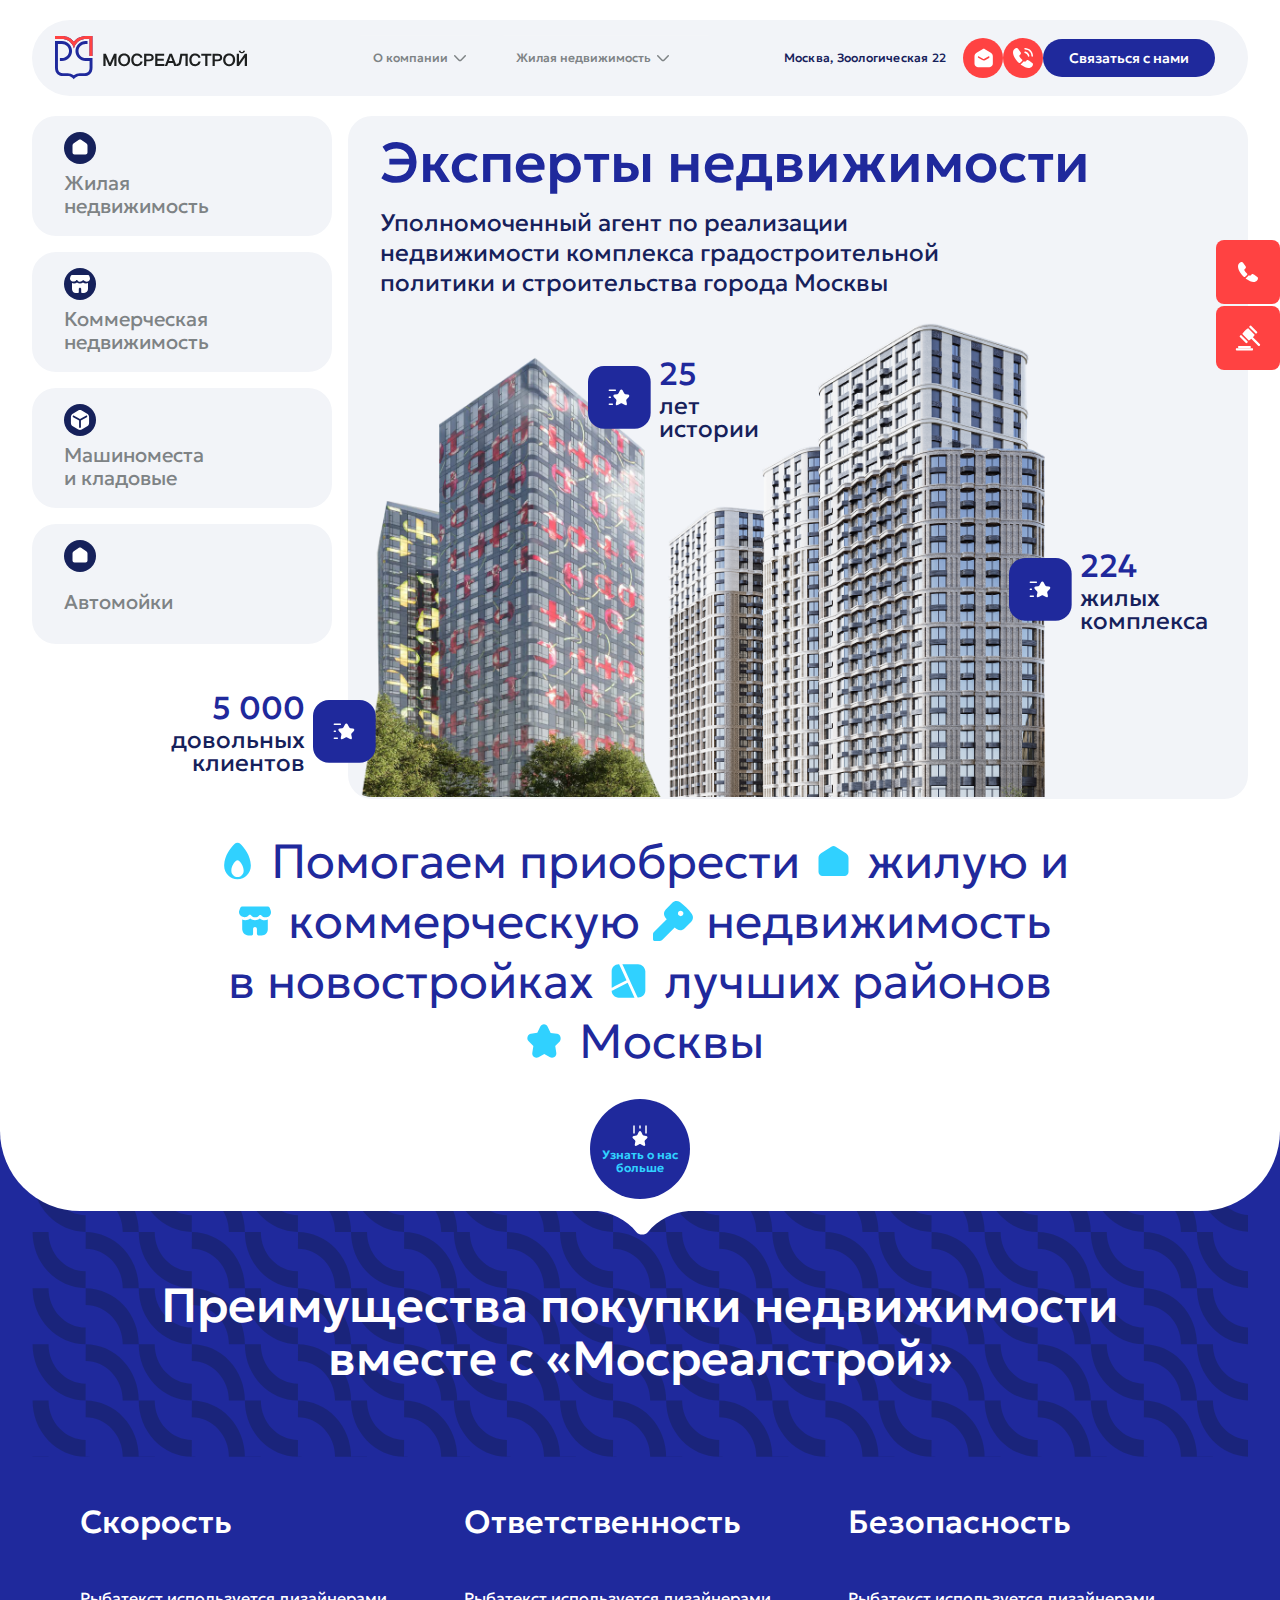
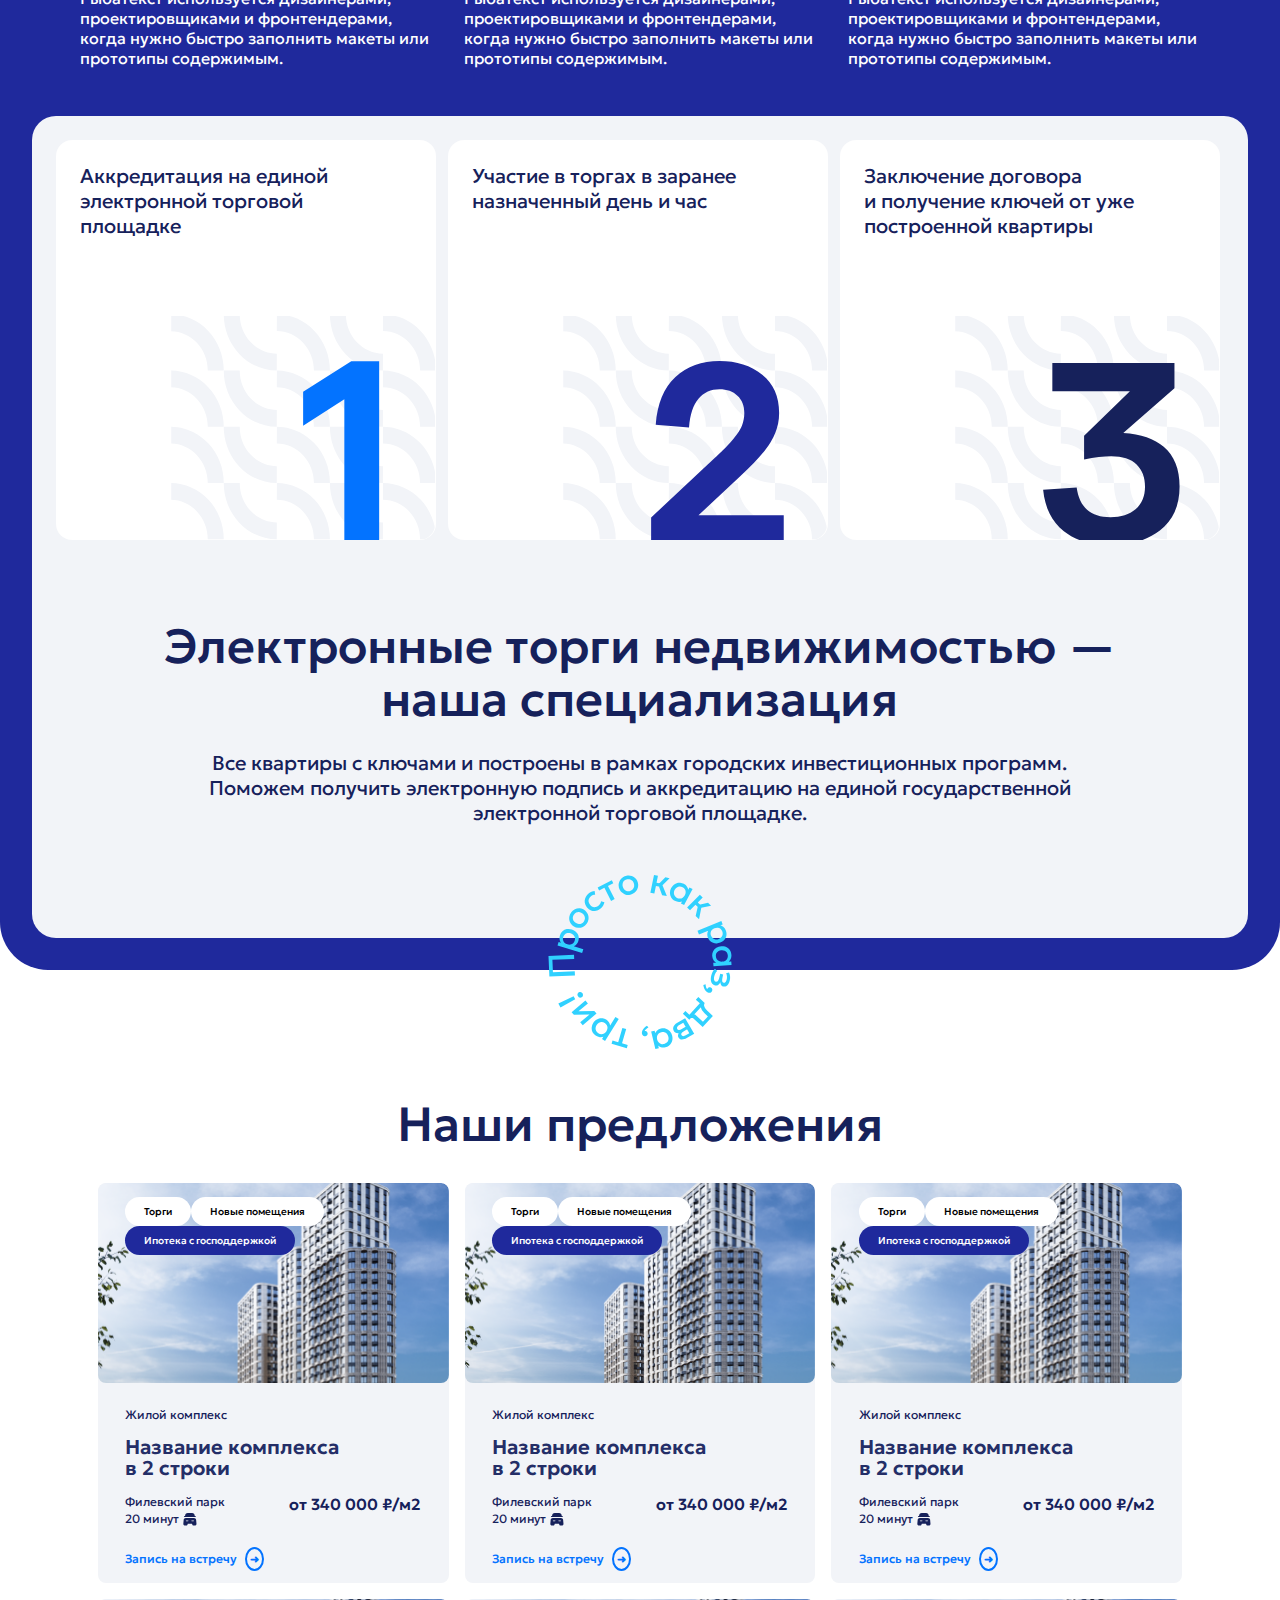
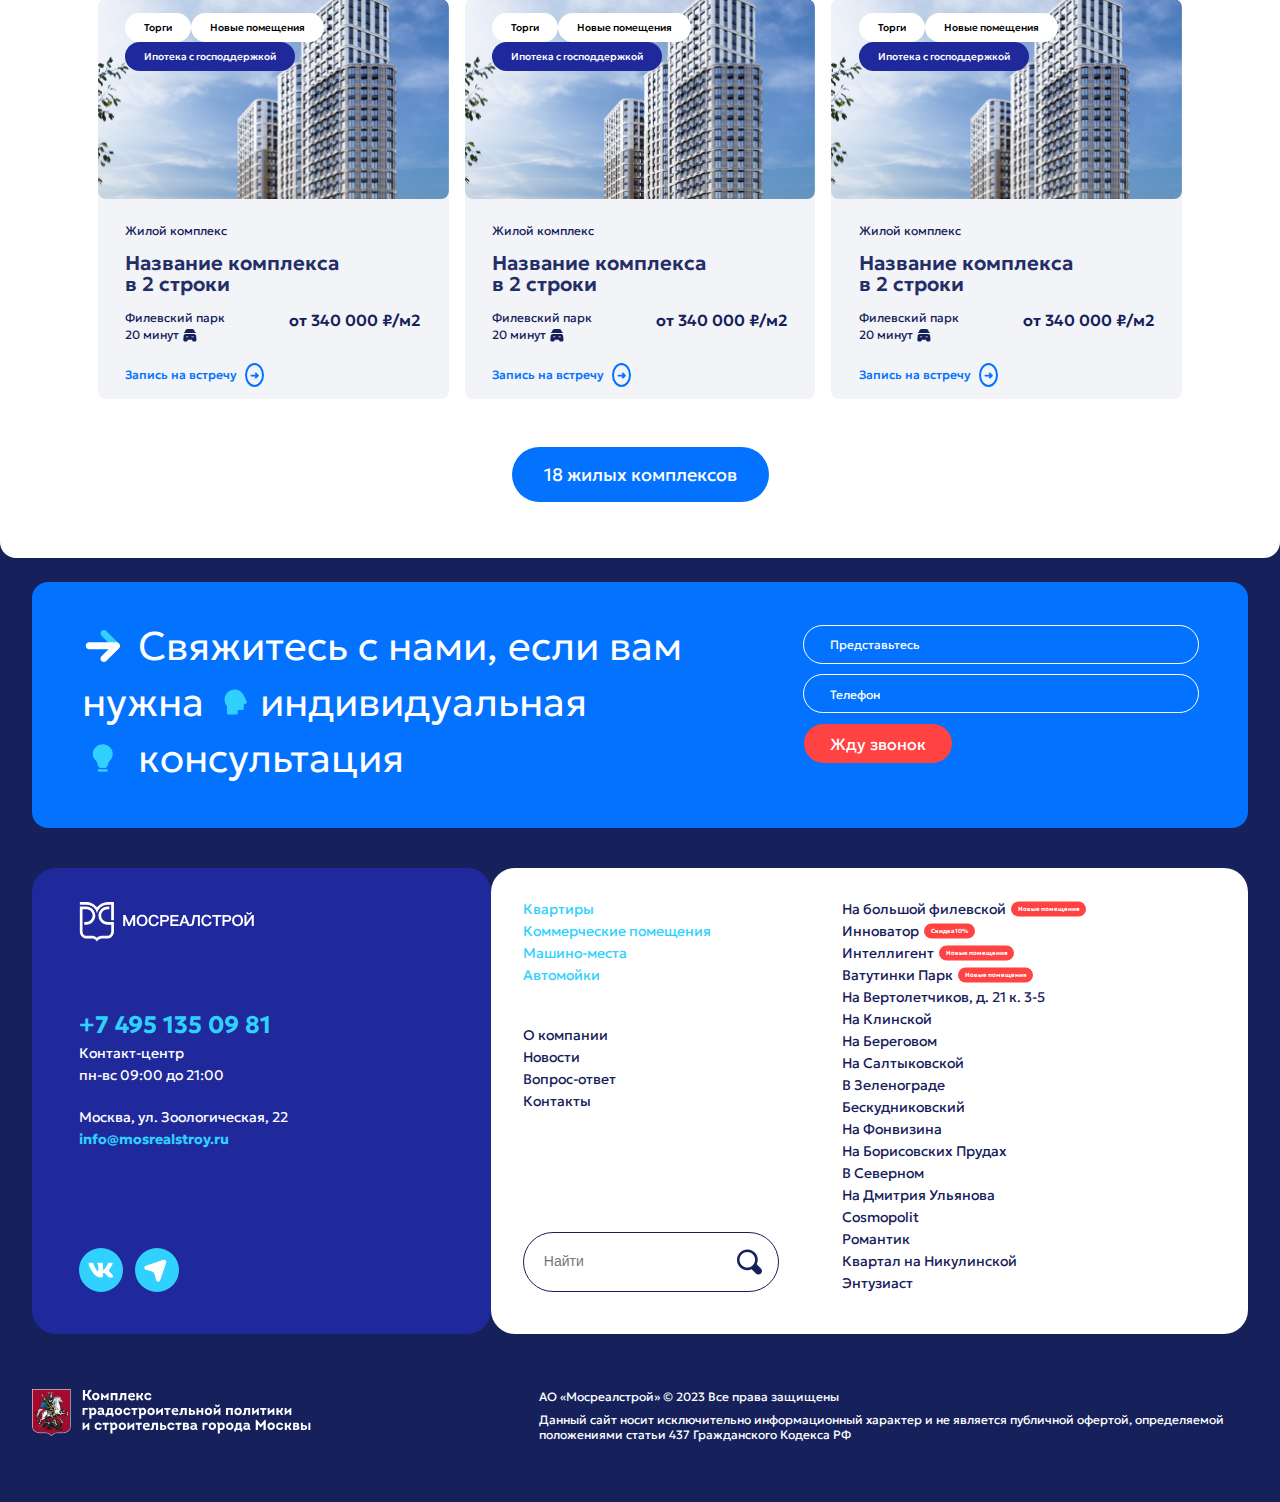
==== commit 3382d40b: "modal" ====
--- a/index.html
+++ b/index.html
@@ -18,6 +18,59 @@
 
     <main>
 
+        <form class="modal" id="callback-modal" style="display: none;">
+
+            <div class="modal-wrap">
+
+                <span class="modal-close-btn" id="modal-close-btn-01">
+                    <svg width="14" height="14" viewBox="0 0 14 14" fill="none" xmlns="http://www.w3.org/2000/svg">
+                        <path d="M13 1L1 13M1 1L13 13" stroke="black" stroke-width="2" stroke-linecap="round" stroke-linejoin="round"/>
+                        </svg> 
+                </span>
+
+                <h2>Перезвоните мне</h2>
+
+                <div class="input-grid">
+                    <div class="input-wrap">
+                        <span>ФИО</span>
+                        <input type="text">
+                    </div>
+                    <div class="input-wrap">
+                        <span>E-mail</span>
+                        <input type="email">
+                    </div>
+                    <div class="input-wrap">
+                        <span>Номер телефона</span>
+                        <input type="tel" placeholder="+7">
+                    </div>
+                    <div class="input-wrap">
+                        <span>Удобное время для звонка</span>
+                        <input type="text">
+                    </div>
+                </div>
+
+                <div class="modal-agreement">
+                    <input type="checkbox" name="" id="modal-agreement-01" checked>
+                    <label for="modal-agreement-01">
+                        Согласие на получение данных об акция, скидках, новых услугах и предложениях
+                    </label>
+
+                </div>
+
+                <div class="confirm-wrap">
+                    <button class="btn btn-blue">Жду звонка</button>
+                    <span>
+                        Отправляя заявку, Вы даете согласие на обработку 
+                        <a href="#">персональных данных</a>
+                    </span>
+                </div>
+
+            </div>
+
+            <div class="modal-backdrop"></div>
+
+        </form>
+
         <div class="header-wrap">
 
             <!-- header checkboxes -->
@@ -44,7 +97,7 @@
     
                 <div class="drop-down">
                         <ul id="dropDownUl">
-                            <li><a href="#">О компании</a><label for="header-about-list-toggle"><img src="./img/icons/header-arrow-down.svg" alt=""></label></li>
+                            <li><label for="header-about-list-toggle"><p>О компании</p><img src="./img/icons/header-arrow-down.svg" alt=""></label></li>
                             <li hidden><a href="#">Вопрос-ответ</a></li>
                             <li hidden><a href="#">Новости</a></li>
                             <li hidden><a href="#">Контакты</a></li>
@@ -54,7 +107,7 @@
 
                 <div class="drop-down">
                     <ul id="dropDownUl02">
-                        <li><a href="#">Жилая недвижимость</a><label for="header-about-list-toggle02"><img src="./img/icons/header-arrow-down.svg" alt=""></label></li>
+                        <li><label for="header-about-list-toggle02"><p>Жилая недвижимость</p><img src="./img/icons/header-arrow-down.svg" alt=""></label></li>
                         <li hidden><a href="#">Коммерческая недвижимость</a></li>
                         <li hidden><a href="#">Машиноместа и кладовые</a></li>
                         <li hidden><a href="#">Автомойки</a> </li>
@@ -78,7 +131,7 @@
                             <path d="M21.9701 18.33C21.9701 18.61 21.9201 18.9 21.8201 19.18C21.7901 19.26 21.7601 19.34 21.7201 19.42C21.5501 19.78 21.3301 20.12 21.0401 20.44C20.5501 20.98 20.0101 21.37 19.4001 21.62C19.3901 21.62 19.3801 21.63 19.3701 21.63C18.7801 21.87 18.1401 22 17.4501 22C16.4301 22 15.3401 21.76 14.1901 21.27C13.0401 20.78 11.8901 20.12 10.7501 19.29C10.3601 19 9.9701 18.71 9.6001 18.4L12.8701 15.13C13.1501 15.34 13.4001 15.5 13.6101 15.61C13.6601 15.63 13.7201 15.66 13.7901 15.69C13.8701 15.72 13.9501 15.73 14.0401 15.73C14.2101 15.73 14.3401 15.67 14.4501 15.56L15.2101 14.81C15.4601 14.56 15.7001 14.37 15.9301 14.25C16.1601 14.11 16.3901 14.04 16.6401 14.04C16.8301 14.04 17.0301 14.08 17.2501 14.17C17.4701 14.26 17.7001 14.39 17.9501 14.56L21.2601 16.91C21.5201 17.09 21.7001 17.3 21.8101 17.55C21.9101 17.8 21.9701 18.05 21.9701 18.33Z" fill="white"/>
                         </svg> 
                     </a>
-                    <button class="btn btn-blue">
+                    <button class="btn btn-blue open-callback-modal">
                         Связаться с нами
                     </button>
                 </div>
@@ -131,7 +184,7 @@
     </div>
 
         <div class="section-expert-estate-callback">
-            <a href="#"><img src="./img/icons/telephone.svg" alt=""></a>
+            <span class="open-callback-modal" href="#"><img src="./img/icons/telephone.svg" alt=""></span>
              <a href="#"><img src="./img/icons/hammer.svg" alt=""></a>
          </div>
 
@@ -140,25 +193,27 @@
             <div class="section-wrap">
 
                 <div>
-                    <div>
+                    
+                        <a href="#">
                         <img src="./img/icons/home.svg" alt="">
                         <span>Жилая
                              недвижимость</span>
-                    </div>
-                    <div>
+                        </a>
+                    
+                    <a href="#">
                         <img src="./img/icons/business.svg" alt="">
                         <span>Коммерческая
                              недвижимость</span>
-                    </div>
-                    <div>
+                    </a>
+                    <a href="#">
                         <img src="./img/icons/celler.svg" alt="">
                         <span>Машиноместа 
                             и кладовые</span>
-                    </div>
-                    <div>
+                    </a>
+                    <a href="#">
                         <img src="./img/icons/home.svg" alt="">
                         <span>Автомойки</span>
-                    </div>
+                    </a>
                 </div>
 
 
@@ -742,5 +797,6 @@
     <script src="script/scrollers.js"></script>
     <script src="script/sliders.js"></script>
     <script src="script/header.js"></script>
+    <script src="script/modal.js"></script>
 </body>
 </html>--- a/style/header.css
+++ b/style/header.css
@@ -52,12 +52,51 @@
 
 
 /*  */
+
+    #dropDownUl,#dropDownUl02 {
+        transition: box-shadow 250ms ease;
+        box-shadow: rgba(255, 255, 255, 0.1) 0px 1px 1px 0px inset, rgba(50, 50, 93, 0.25) 0px 50px 100px -20px, rgba(0, 0, 0, 0.3) 0px 30px 60px -30px;
+        border-radius: 8px;
+        padding-top: 1rem;
+        transform: translateY(-1rem);
+    }
     
     header .drop-down ul li {
         margin-inline: 20px;
     }
 
-    header .drop-down ul li a {
+    header .drop-down ul li label {
+        display: flex;
+        gap: .3rem;
+    }
+
+    header .drop-down ul li a::after {
+        content: '';
+        display: block;
+        position: absolute;
+        width: 100%;
+        height: 2px;
+        background-color: var(--clr-greyscale-4);
+        background-color: transparent;
+        border-top: 1px solid ;
+        bottom: -5px;
+        left: 0;
+        transform: scaleX(0);
+        transition: transform 355ms ease, opacity 255ms;
+        /* opacity: 0; */
+        transform-origin: left;
+        z-index: -1;
+    }
+
+
+    header .drop-down ul li a:hover::after ,
+    header .drop-down ul li p:hover::after {
+        transform: scaleX(1);
+        opacity: 1;
+    }
+
+    header .drop-down ul li a ,
+    header .drop-down ul li p {
         text-decoration: none;
         color: var(--clr-greyscale-6);
         position: relative;
--- a/style/style.css
+++ b/style/style.css
@@ -15,7 +15,7 @@
     height: 20rem;
 }
 
-.section-expert-estate > div:first-of-type > div:first-of-type > div {
+.section-expert-estate > div:first-of-type > div:first-of-type > a {
     display: grid;
     background-color: var(--clr-greyscale-2);
     border-radius: 24px;
@@ -23,15 +23,26 @@
     height: clamp(6.5rem, 5.21rem + 2.862vw, 7.5rem);
     align-items: start;
     gap: 6px;
-}
-
-.section-expert-estate > div:first-of-type > div > div > span {
+    transition: transform 250ms, box-shadow 250ms;
+}
+
+.section-expert-estate > div:first-of-type > div:first-of-type > a:hover {
+    transform: scale(1.0125);
+    box-shadow: rgba(17, 12, 46, 0.15) 0px 48px 100px 0px;
+    /* border: 1px solid var(--clr-greyscale-0); */
+    position: relative;
+    z-index: 20;
+}
+
+
+.section-expert-estate > div:first-of-type > div > a {
     font-size: 20px;
     font-weight: 400;
     line-height: 23px;
     letter-spacing: 0em;
     color: var(--clr-greyscale-6);
     white-space: pre-line;
+    text-decoration: none;
 }
 
 .section-expert-estate > div:first-of-type > div:last-of-type {
@@ -47,6 +58,7 @@
     letter-spacing: 0em;
     color: var(--clr-primary-blue);
     padding: 1rem 3rem 1rem 2rem;
+    
 }
 
 .section-expert-estate > div:first-of-type > div:last-of-type > div:first-of-type > p {
@@ -232,6 +244,94 @@
     right: 0;
 }
 
+form[class=modal] {
+    position: fixed;
+    left: 50%;
+    top: 50%;
+    transform: translate(-50%,-50%);
+    z-index: 120;
+    width: min(95%, 600px);
+}
+
+.modal-backdrop {
+    background-color: black;
+    height: 200vmax;
+    transform: translate(-50%, -50%);
+    width: 200vmax;
+    top: 0;
+    left: 0;
+    position: absolute;
+    z-index: -1;
+    opacity: .35;
+}
+
+.modal-wrap {
+    background-color: var(--clr-greyscale-0);
+    border-radius: 0.5rem;
+    padding: 2rem;
+    position: relative;
+}
+
+.section-expert-estate-callback {
+    cursor: pointer;
+}
+
+.modal-close-btn {
+    position: absolute;
+    top: 1rem;
+    right: 1rem;
+    cursor: pointer;
+}
+
+.modal-wrap h2 {
+    font-size: 2rem;
+}
+
+.input-grid {
+    margin-block: 2rem;
+    display: grid;
+    grid-template-columns: 1fr 1fr;
+    gap: 1rem;
+}
+
+.input-wrap {
+    display: flex;
+    gap: .25rem;
+    flex-direction: column;
+}
+
+.input-wrap span,
+.modal-agreement label {
+    font-size: 14px;
+    font-weight: 300;
+    color: var(--clr-greyscale-6);
+}
+
+.input-wrap input {
+    padding: .5rem 1rem;
+    border-radius: 5px;
+    outline: 1px solid var(--clr-greyscale-6);
+    border: none;
+}
+
+.confirm-wrap {
+    display: flex;
+    margin-top: 2rem;
+    gap: 2rem;
+    align-items: end;
+}
+
+.confirm-wrap span {
+    font-size: 13px;
+    font-weight: 300;
+    color: var(--clr-greyscale-6);
+}
+
+.confirm-wrap span a {
+    color: var(--clr-greyscale-6);
+}
+
+
 @media screen and (max-width: 720px) {
 
     /* section expert-estate */
@@ -442,6 +542,30 @@
         z-index: 1;
         bottom: -5rem !important;
     }
+
+    
+    /* modal 560 */
+
+    .input-grid {
+        grid-template-columns: 1fr;
+    }
+
+    .modal-wrap {
+        padding: 1rem;
+    }
+
+    .confirm-wrap {
+        display: grid;
+    }
+
+    .confirm-wrap > button {
+        margin: auto;
+        padding-inline: 4rem;
+    }
+
+    .confirm-wrap > span {
+        order: 1;
+    }
 }
 
 @media screen and (max-width: 652px) {
@@ -762,4 +886,4 @@
     font-size: 0.7rem;
     font-weight: 600;
     padding: 0.2rem;
-}+}
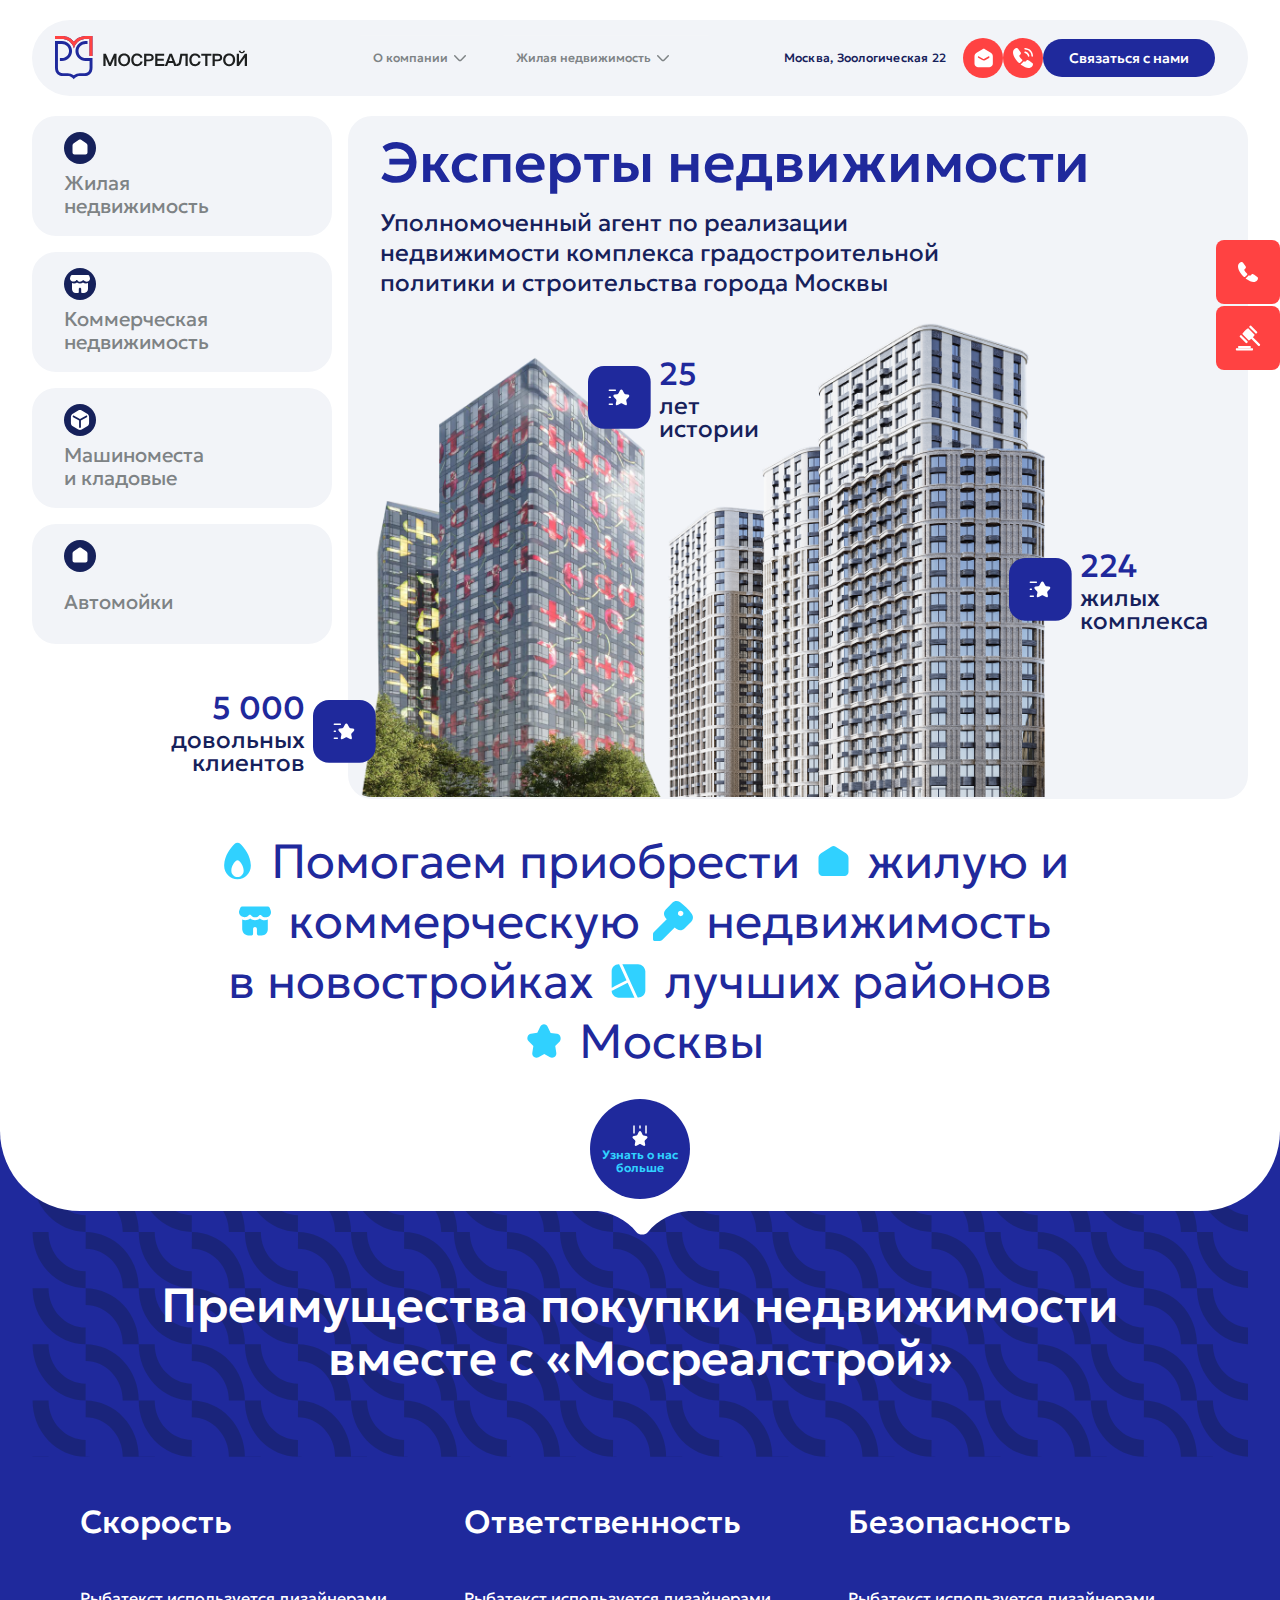
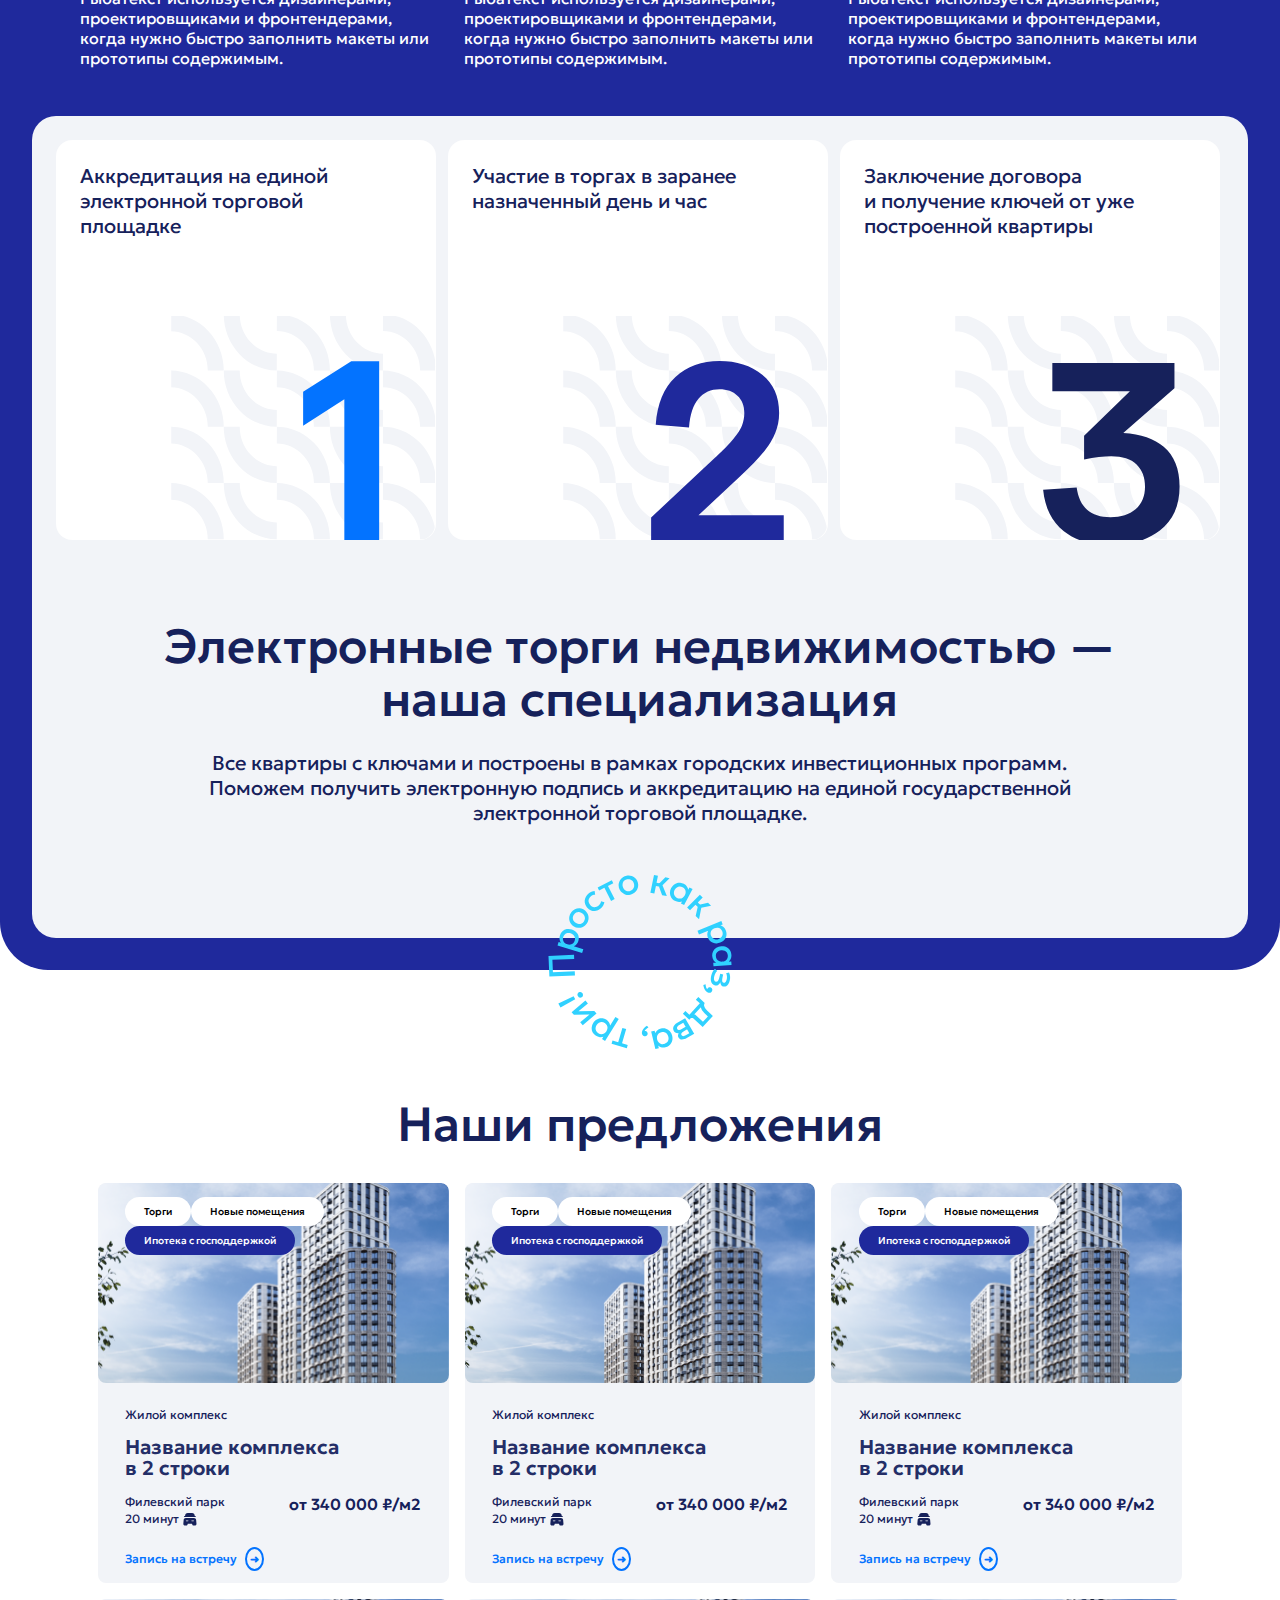
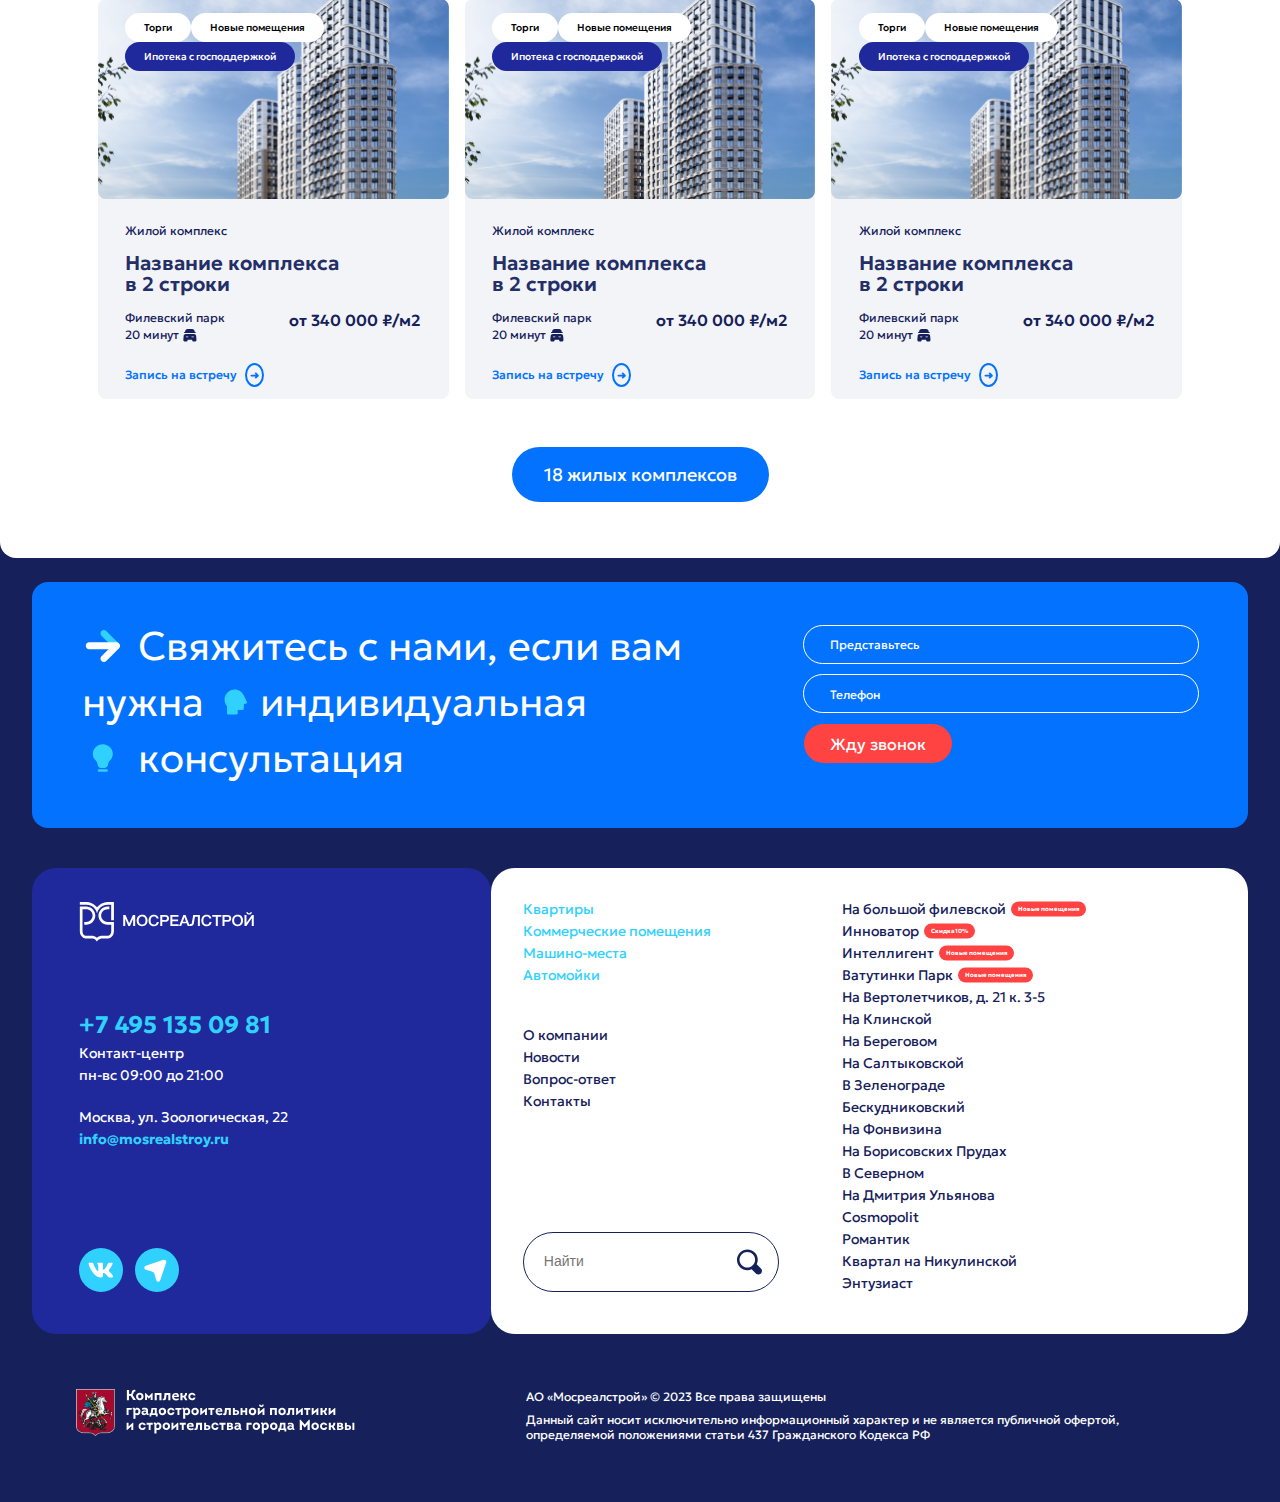
==== commit 54e6d88d: "validator f1x" ====
--- a/index.html
+++ b/index.html
@@ -97,7 +97,7 @@
     
                 <div class="drop-down">
                         <ul id="dropDownUl">
-                            <li><label for="header-about-list-toggle"><p>О компании</p><img src="./img/icons/header-arrow-down.svg" alt=""></label></li>
+                            <li><label for="header-about-list-toggle"><span>О компании</span><img src="./img/icons/header-arrow-down.svg" alt=""></label></li>
                             <li hidden><a href="#">Вопрос-ответ</a></li>
                             <li hidden><a href="#">Новости</a></li>
                             <li hidden><a href="#">Контакты</a></li>
@@ -105,9 +105,9 @@
     
                 </div>
 
-                <div class="drop-down">
+                <div class="drop-down drop-down-02">
                     <ul id="dropDownUl02">
-                        <li><label for="header-about-list-toggle02"><p>Жилая недвижимость</p><img src="./img/icons/header-arrow-down.svg" alt=""></label></li>
+                        <li><label for="header-about-list-toggle02"><span>Жилая недвижимость</span><img src="./img/icons/header-arrow-down.svg" alt=""></label></li>
                         <li hidden><a href="#">Коммерческая недвижимость</a></li>
                         <li hidden><a href="#">Машиноместа и кладовые</a></li>
                         <li hidden><a href="#">Автомойки</a> </li>
--- a/style/default.css
+++ b/style/default.css
@@ -208,6 +208,12 @@
     color: var(--clr-greyscale-0);
 }
 
+.btn-white-light-blue {
+    background-color: var(--clr-greyscale-0);
+    color: var(--clr-primary-lightblue);
+    border: 1px solid var(--clr-primary-lightblue) !important;
+}
+
 .btn-blue {
     background-color: var(--clr-primary-blue);
     color: var(--clr-greyscale-0);
@@ -232,4 +238,24 @@
 
 .scaleY-1 {
     transform: scaleY(-1);
-}+}
+
+/*  */
+
+.pretty-hover, .sneaky-hover, .one-hover {
+    transition: box-shadow 250ms, transform 250ms, opacity 250ms;
+}
+
+.pretty-hover:hover {
+    transform: scale(1.0125);
+    box-shadow: rgba(17, 12, 46, 0.15) 0px 48px 100px 0px;
+    position: relative;
+    z-index: 20;
+}
+
+.sneaky-hover:hover {
+    transform: scale(.95);
+}
+
+
+
--- a/style/header.css
+++ b/style/header.css
@@ -31,7 +31,7 @@
         border-radius: 0px;
     }
 
-    header .drop-down:nth-of-type(2) {
+    header .drop-down-02 {
         width: 220px;
         transform: translateY(-50%) translateX(-15px) translateX(65%);
     }
@@ -42,7 +42,7 @@
     }
     
     
-    @media screen and (max-width: 1185px) {
+    @media screen and (max-width: 1142px) {
         header .drop-down:nth-of-type(2) {
             display: none;
         }
@@ -89,14 +89,12 @@
     }
 
 
-    header .drop-down ul li a:hover::after ,
-    header .drop-down ul li p:hover::after {
+    header .drop-down ul li >*:hover::after {
         transform: scaleX(1);
         opacity: 1;
     }
 
-    header .drop-down ul li a ,
-    header .drop-down ul li p {
+    header .drop-down ul li >* {
         text-decoration: none;
         color: var(--clr-greyscale-6);
         position: relative;
--- a/style/footer.css
+++ b/style/footer.css
@@ -259,8 +259,10 @@
 .footer-useless-info {
     display: grid;
     margin-top: 3.4787rem;
-    grid-template-columns: 1fr 1.4fr;
+    grid-template-columns: 1fr 1.55fr;
     margin-bottom: 3.75rem;
+    padding-inline: 44px;
+    gap: .8rem
 }
 
 .footer-useless-info .logo-wrap {
--- a/style/style.css
+++ b/style/style.css
@@ -26,7 +26,8 @@
     transition: transform 250ms, box-shadow 250ms;
 }
 
-.section-expert-estate > div:first-of-type > div:first-of-type > a:hover {
+.section-expert-estate > div:first-of-type > div:first-of-type > a:hover,
+.pretty-hover:hover {
     transform: scale(1.0125);
     box-shadow: rgba(17, 12, 46, 0.15) 0px 48px 100px 0px;
     /* border: 1px solid var(--clr-greyscale-0); */
@@ -145,7 +146,7 @@
     top: 15rem;
     right: 0;
     gap: 0.;
-    z-index: 5;
+    z-index: 25;
 }
 
 .section-expert-estate-bottom-text {
